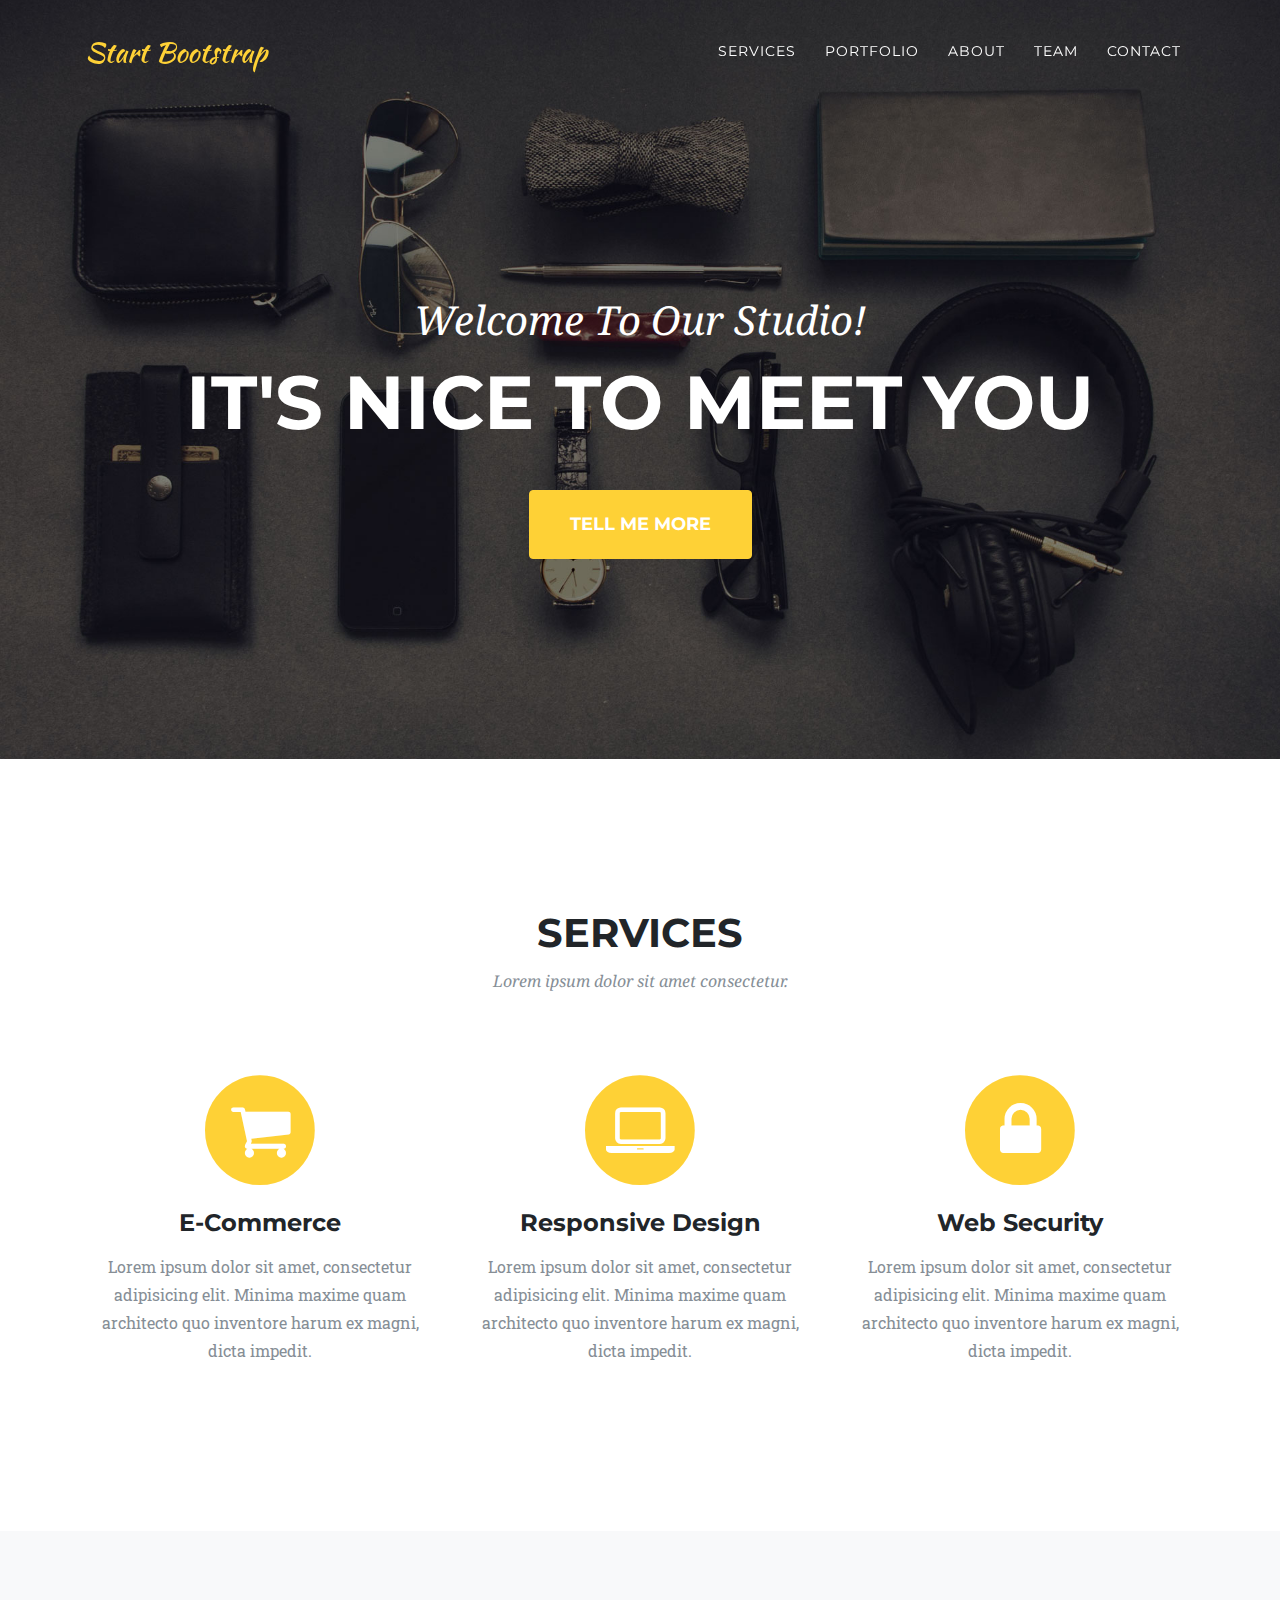
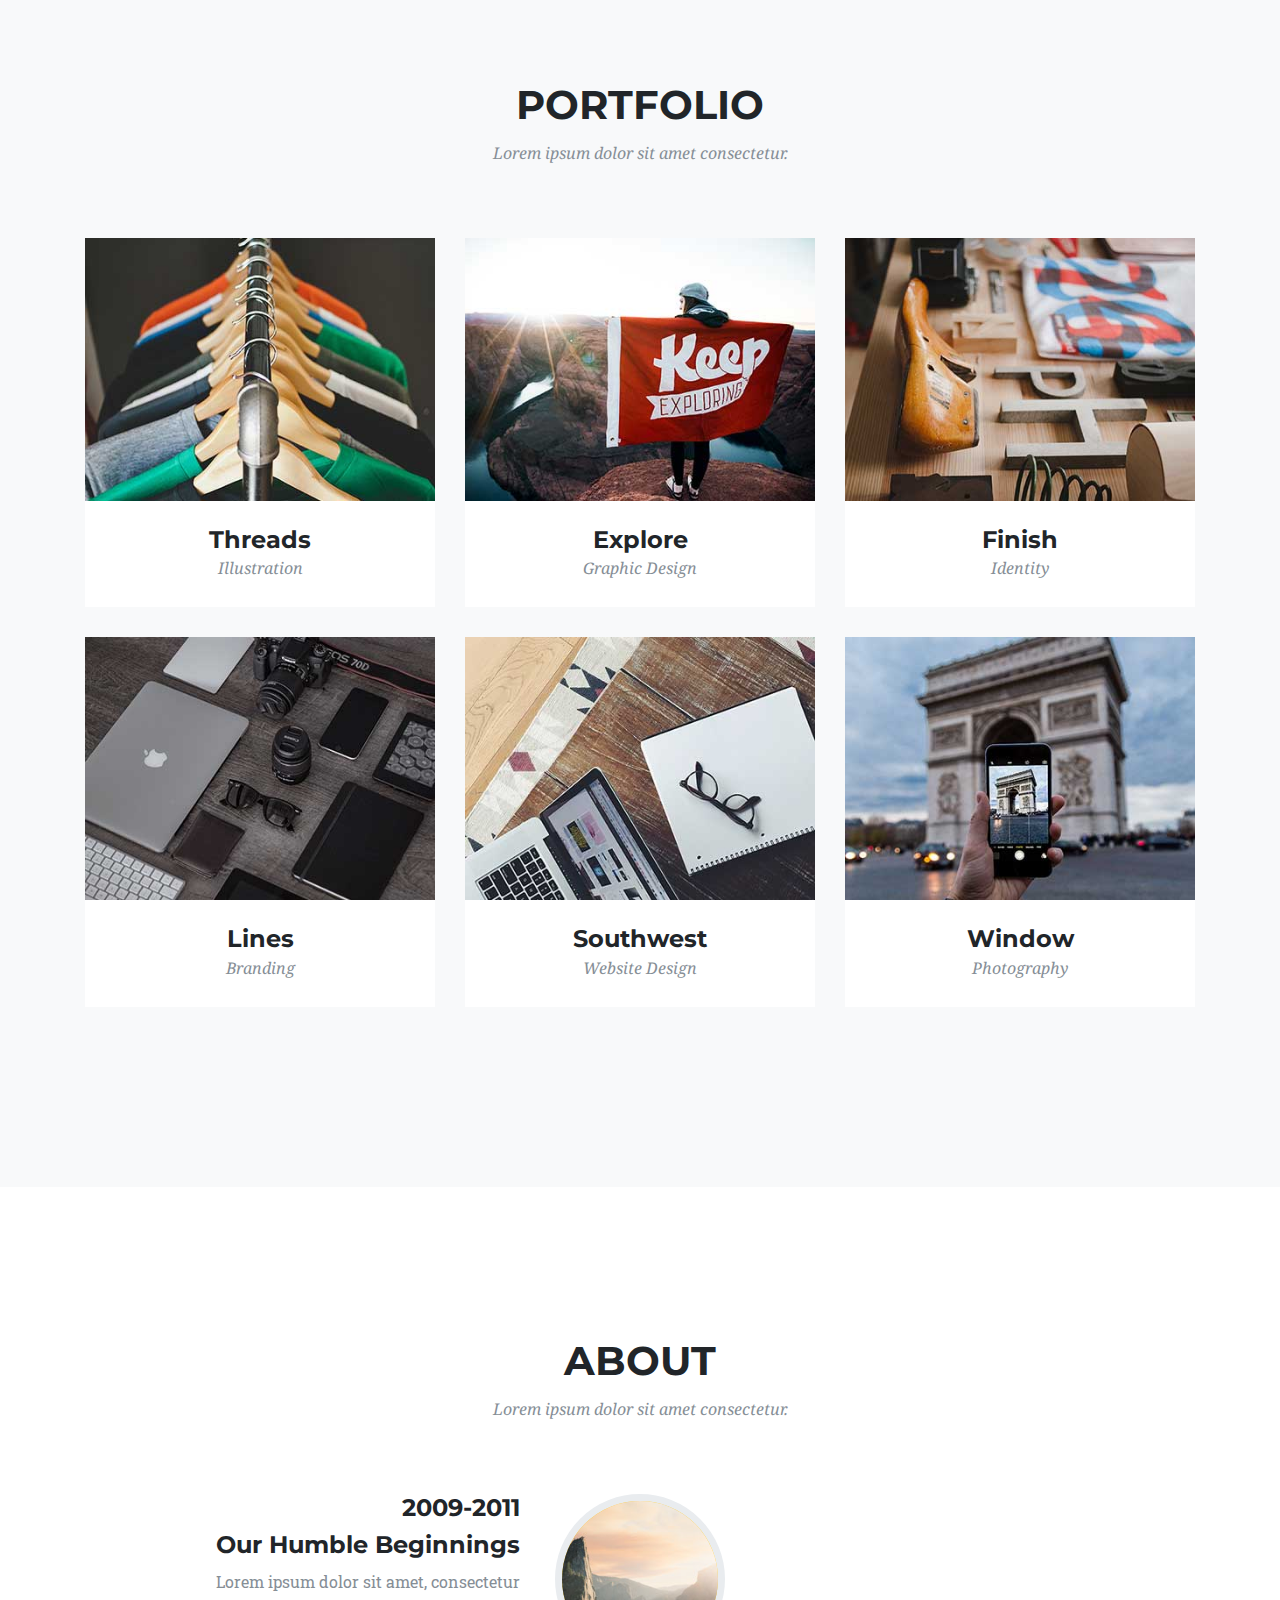
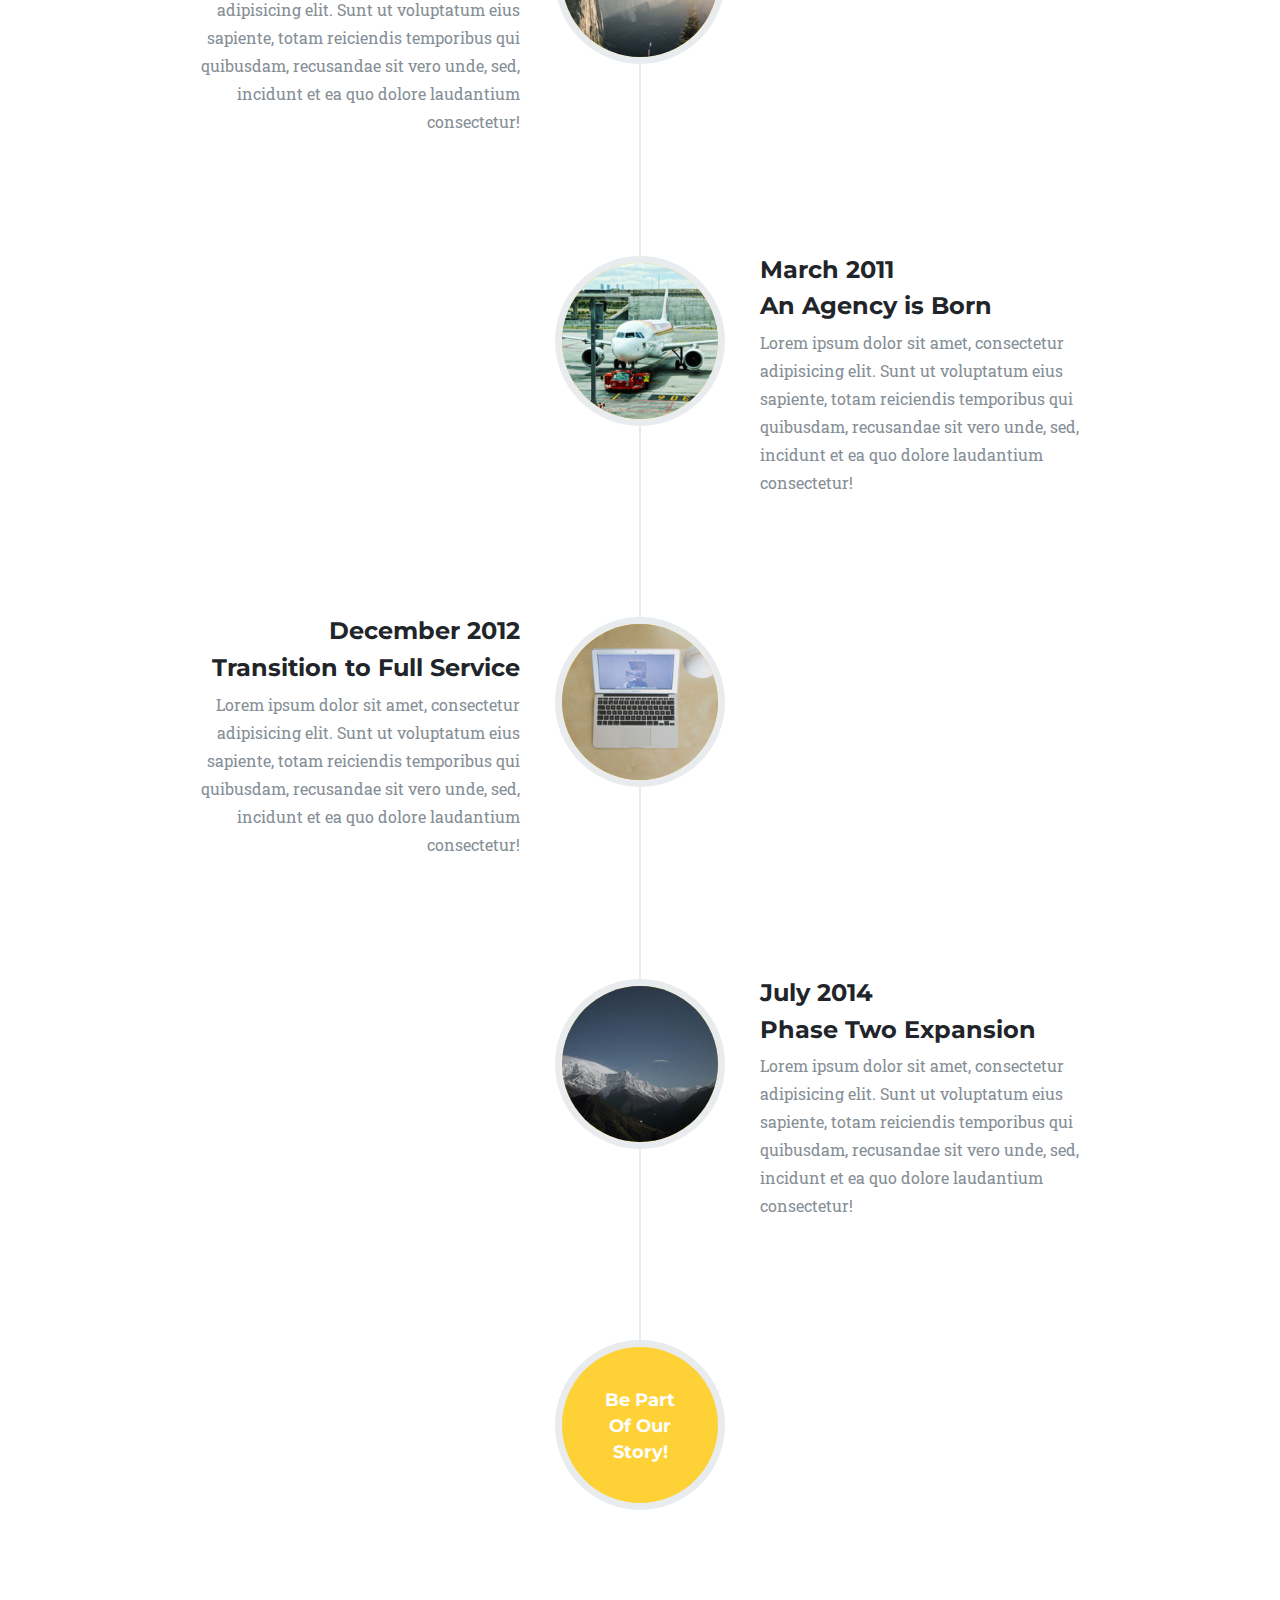
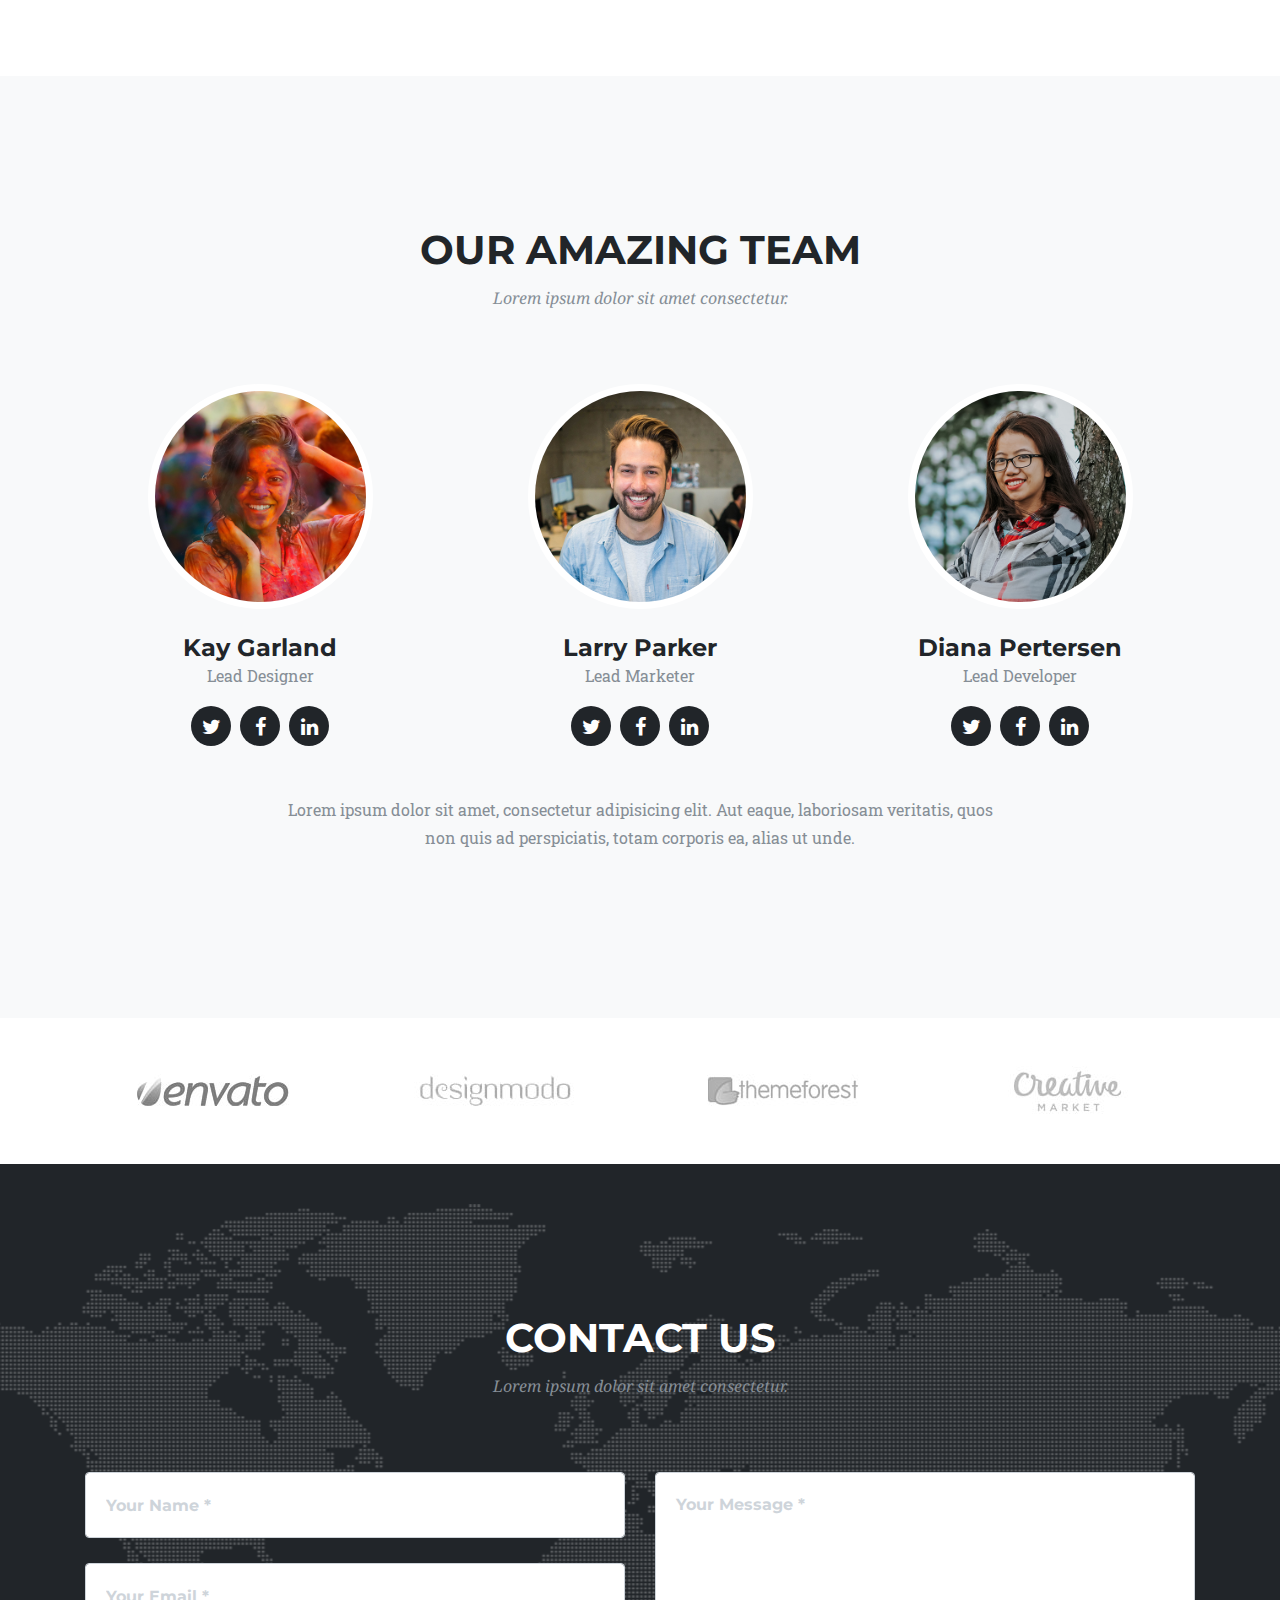
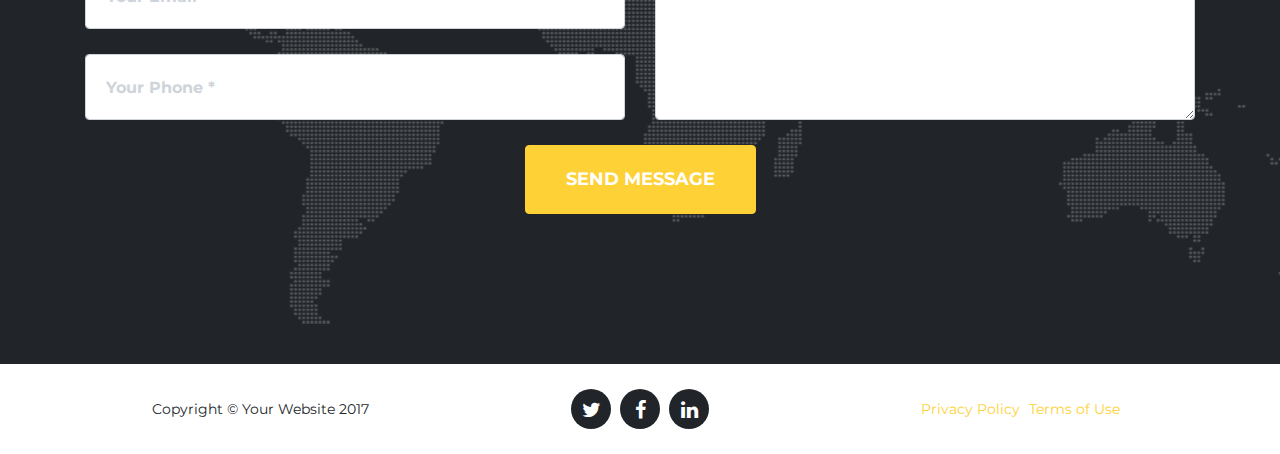
==== startbootstrap-agency-gh-pages/index.html @ 9f0d10d8 "Initial Commit" ====
<!DOCTYPE html>
<html lang="en">

  <head>

    <meta charset="utf-8">
    <meta name="viewport" content="width=device-width, initial-scale=1, shrink-to-fit=no">
    <meta name="description" content="">
    <meta name="author" content="">

    <title>Agency - Start Bootstrap Theme</title>

    <!-- Bootstrap core CSS -->
    <link href="vendor/bootstrap/css/bootstrap.min.css" rel="stylesheet">

    <!-- Custom fonts for this template -->
    <link href="vendor/font-awesome/css/font-awesome.min.css" rel="stylesheet" type="text/css">
    <link href="https://fonts.googleapis.com/css?family=Montserrat:400,700" rel="stylesheet" type="text/css">
    <link href='https://fonts.googleapis.com/css?family=Kaushan+Script' rel='stylesheet' type='text/css'>
    <link href='https://fonts.googleapis.com/css?family=Droid+Serif:400,700,400italic,700italic' rel='stylesheet' type='text/css'>
    <link href='https://fonts.googleapis.com/css?family=Roboto+Slab:400,100,300,700' rel='stylesheet' type='text/css'>

    <!-- Custom styles for this template -->
    <link href="css/agency.min.css" rel="stylesheet">

  </head>

  <body id="page-top">

    <!-- Navigation -->
    <nav class="navbar navbar-expand-lg navbar-dark fixed-top" id="mainNav">
      <div class="container">
        <a class="navbar-brand js-scroll-trigger" href="#page-top">Start Bootstrap</a>
        <button class="navbar-toggler navbar-toggler-right" type="button" data-toggle="collapse" data-target="#navbarResponsive" aria-controls="navbarResponsive" aria-expanded="false" aria-label="Toggle navigation">
          Menu
          <i class="fa fa-bars"></i>
        </button>
        <div class="collapse navbar-collapse" id="navbarResponsive">
          <ul class="navbar-nav text-uppercase ml-auto">
            <li class="nav-item">
              <a class="nav-link js-scroll-trigger" href="#services">Services</a>
            </li>
            <li class="nav-item">
              <a class="nav-link js-scroll-trigger" href="#portfolio">Portfolio</a>
            </li>
            <li class="nav-item">
              <a class="nav-link js-scroll-trigger" href="#about">About</a>
            </li>
            <li class="nav-item">
              <a class="nav-link js-scroll-trigger" href="#team">Team</a>
            </li>
            <li class="nav-item">
              <a class="nav-link js-scroll-trigger" href="#contact">Contact</a>
            </li>
          </ul>
        </div>
      </div>
    </nav>

    <!-- Header -->
    <header class="masthead">
      <div class="container">
        <div class="intro-text">
          <div class="intro-lead-in">Welcome To Our Studio!</div>
          <div class="intro-heading text-uppercase">It's Nice To Meet You</div>
          <a class="btn btn-primary btn-xl text-uppercase js-scroll-trigger" href="#services">Tell Me More</a>
        </div>
      </div>
    </header>

    <!-- Services -->
    <section id="services">
      <div class="container">
        <div class="row">
          <div class="col-lg-12 text-center">
            <h2 class="section-heading text-uppercase">Services</h2>
            <h3 class="section-subheading text-muted">Lorem ipsum dolor sit amet consectetur.</h3>
          </div>
        </div>
        <div class="row text-center">
          <div class="col-md-4">
            <span class="fa-stack fa-4x">
              <i class="fa fa-circle fa-stack-2x text-primary"></i>
              <i class="fa fa-shopping-cart fa-stack-1x fa-inverse"></i>
            </span>
            <h4 class="service-heading">E-Commerce</h4>
            <p class="text-muted">Lorem ipsum dolor sit amet, consectetur adipisicing elit. Minima maxime quam architecto quo inventore harum ex magni, dicta impedit.</p>
          </div>
          <div class="col-md-4">
            <span class="fa-stack fa-4x">
              <i class="fa fa-circle fa-stack-2x text-primary"></i>
              <i class="fa fa-laptop fa-stack-1x fa-inverse"></i>
            </span>
            <h4 class="service-heading">Responsive Design</h4>
            <p class="text-muted">Lorem ipsum dolor sit amet, consectetur adipisicing elit. Minima maxime quam architecto quo inventore harum ex magni, dicta impedit.</p>
          </div>
          <div class="col-md-4">
            <span class="fa-stack fa-4x">
              <i class="fa fa-circle fa-stack-2x text-primary"></i>
              <i class="fa fa-lock fa-stack-1x fa-inverse"></i>
            </span>
            <h4 class="service-heading">Web Security</h4>
            <p class="text-muted">Lorem ipsum dolor sit amet, consectetur adipisicing elit. Minima maxime quam architecto quo inventore harum ex magni, dicta impedit.</p>
          </div>
        </div>
      </div>
    </section>

    <!-- Portfolio Grid -->
    <section class="bg-light" id="portfolio">
      <div class="container">
        <div class="row">
          <div class="col-lg-12 text-center">
            <h2 class="section-heading text-uppercase">Portfolio</h2>
            <h3 class="section-subheading text-muted">Lorem ipsum dolor sit amet consectetur.</h3>
          </div>
        </div>
        <div class="row">
          <div class="col-md-4 col-sm-6 portfolio-item">
            <a class="portfolio-link" data-toggle="modal" href="#portfolioModal1">
              <div class="portfolio-hover">
                <div class="portfolio-hover-content">
                  <i class="fa fa-plus fa-3x"></i>
                </div>
              </div>
              <img class="img-fluid" src="img/portfolio/01-thumbnail.jpg" alt="">
            </a>
            <div class="portfolio-caption">
              <h4>Threads</h4>
              <p class="text-muted">Illustration</p>
            </div>
          </div>
          <div class="col-md-4 col-sm-6 portfolio-item">
            <a class="portfolio-link" data-toggle="modal" href="#portfolioModal2">
              <div class="portfolio-hover">
                <div class="portfolio-hover-content">
                  <i class="fa fa-plus fa-3x"></i>
                </div>
              </div>
              <img class="img-fluid" src="img/portfolio/02-thumbnail.jpg" alt="">
            </a>
            <div class="portfolio-caption">
              <h4>Explore</h4>
              <p class="text-muted">Graphic Design</p>
            </div>
          </div>
          <div class="col-md-4 col-sm-6 portfolio-item">
            <a class="portfolio-link" data-toggle="modal" href="#portfolioModal3">
              <div class="portfolio-hover">
                <div class="portfolio-hover-content">
                  <i class="fa fa-plus fa-3x"></i>
                </div>
              </div>
              <img class="img-fluid" src="img/portfolio/03-thumbnail.jpg" alt="">
            </a>
            <div class="portfolio-caption">
              <h4>Finish</h4>
              <p class="text-muted">Identity</p>
            </div>
          </div>
          <div class="col-md-4 col-sm-6 portfolio-item">
            <a class="portfolio-link" data-toggle="modal" href="#portfolioModal4">
              <div class="portfolio-hover">
                <div class="portfolio-hover-content">
                  <i class="fa fa-plus fa-3x"></i>
                </div>
              </div>
              <img class="img-fluid" src="img/portfolio/04-thumbnail.jpg" alt="">
            </a>
            <div class="portfolio-caption">
              <h4>Lines</h4>
              <p class="text-muted">Branding</p>
            </div>
          </div>
          <div class="col-md-4 col-sm-6 portfolio-item">
            <a class="portfolio-link" data-toggle="modal" href="#portfolioModal5">
              <div class="portfolio-hover">
                <div class="portfolio-hover-content">
                  <i class="fa fa-plus fa-3x"></i>
                </div>
              </div>
              <img class="img-fluid" src="img/portfolio/05-thumbnail.jpg" alt="">
            </a>
            <div class="portfolio-caption">
              <h4>Southwest</h4>
              <p class="text-muted">Website Design</p>
            </div>
          </div>
          <div class="col-md-4 col-sm-6 portfolio-item">
            <a class="portfolio-link" data-toggle="modal" href="#portfolioModal6">
              <div class="portfolio-hover">
                <div class="portfolio-hover-content">
                  <i class="fa fa-plus fa-3x"></i>
                </div>
              </div>
              <img class="img-fluid" src="img/portfolio/06-thumbnail.jpg" alt="">
            </a>
            <div class="portfolio-caption">
              <h4>Window</h4>
              <p class="text-muted">Photography</p>
            </div>
          </div>
        </div>
      </div>
    </section>

    <!-- About -->
    <section id="about">
      <div class="container">
        <div class="row">
          <div class="col-lg-12 text-center">
            <h2 class="section-heading text-uppercase">About</h2>
            <h3 class="section-subheading text-muted">Lorem ipsum dolor sit amet consectetur.</h3>
          </div>
        </div>
        <div class="row">
          <div class="col-lg-12">
            <ul class="timeline">
              <li>
                <div class="timeline-image">
                  <img class="rounded-circle img-fluid" src="img/about/1.jpg" alt="">
                </div>
                <div class="timeline-panel">
                  <div class="timeline-heading">
                    <h4>2009-2011</h4>
                    <h4 class="subheading">Our Humble Beginnings</h4>
                  </div>
                  <div class="timeline-body">
                    <p class="text-muted">Lorem ipsum dolor sit amet, consectetur adipisicing elit. Sunt ut voluptatum eius sapiente, totam reiciendis temporibus qui quibusdam, recusandae sit vero unde, sed, incidunt et ea quo dolore laudantium consectetur!</p>
                  </div>
                </div>
              </li>
              <li class="timeline-inverted">
                <div class="timeline-image">
                  <img class="rounded-circle img-fluid" src="img/about/2.jpg" alt="">
                </div>
                <div class="timeline-panel">
                  <div class="timeline-heading">
                    <h4>March 2011</h4>
                    <h4 class="subheading">An Agency is Born</h4>
                  </div>
                  <div class="timeline-body">
                    <p class="text-muted">Lorem ipsum dolor sit amet, consectetur adipisicing elit. Sunt ut voluptatum eius sapiente, totam reiciendis temporibus qui quibusdam, recusandae sit vero unde, sed, incidunt et ea quo dolore laudantium consectetur!</p>
                  </div>
                </div>
              </li>
              <li>
                <div class="timeline-image">
                  <img class="rounded-circle img-fluid" src="img/about/3.jpg" alt="">
                </div>
                <div class="timeline-panel">
                  <div class="timeline-heading">
                    <h4>December 2012</h4>
                    <h4 class="subheading">Transition to Full Service</h4>
                  </div>
                  <div class="timeline-body">
                    <p class="text-muted">Lorem ipsum dolor sit amet, consectetur adipisicing elit. Sunt ut voluptatum eius sapiente, totam reiciendis temporibus qui quibusdam, recusandae sit vero unde, sed, incidunt et ea quo dolore laudantium consectetur!</p>
                  </div>
                </div>
              </li>
              <li class="timeline-inverted">
                <div class="timeline-image">
                  <img class="rounded-circle img-fluid" src="img/about/4.jpg" alt="">
                </div>
                <div class="timeline-panel">
                  <div class="timeline-heading">
                    <h4>July 2014</h4>
                    <h4 class="subheading">Phase Two Expansion</h4>
                  </div>
                  <div class="timeline-body">
                    <p class="text-muted">Lorem ipsum dolor sit amet, consectetur adipisicing elit. Sunt ut voluptatum eius sapiente, totam reiciendis temporibus qui quibusdam, recusandae sit vero unde, sed, incidunt et ea quo dolore laudantium consectetur!</p>
                  </div>
                </div>
              </li>
              <li class="timeline-inverted">
                <div class="timeline-image">
                  <h4>Be Part
                    <br>Of Our
                    <br>Story!</h4>
                </div>
              </li>
            </ul>
          </div>
        </div>
      </div>
    </section>

    <!-- Team -->
    <section class="bg-light" id="team">
      <div class="container">
        <div class="row">
          <div class="col-lg-12 text-center">
            <h2 class="section-heading text-uppercase">Our Amazing Team</h2>
            <h3 class="section-subheading text-muted">Lorem ipsum dolor sit amet consectetur.</h3>
          </div>
        </div>
        <div class="row">
          <div class="col-sm-4">
            <div class="team-member">
              <img class="mx-auto rounded-circle" src="img/team/1.jpg" alt="">
              <h4>Kay Garland</h4>
              <p class="text-muted">Lead Designer</p>
              <ul class="list-inline social-buttons">
                <li class="list-inline-item">
                  <a href="#">
                    <i class="fa fa-twitter"></i>
                  </a>
                </li>
                <li class="list-inline-item">
                  <a href="#">
                    <i class="fa fa-facebook"></i>
                  </a>
                </li>
                <li class="list-inline-item">
                  <a href="#">
                    <i class="fa fa-linkedin"></i>
                  </a>
                </li>
              </ul>
            </div>
          </div>
          <div class="col-sm-4">
            <div class="team-member">
              <img class="mx-auto rounded-circle" src="img/team/2.jpg" alt="">
              <h4>Larry Parker</h4>
              <p class="text-muted">Lead Marketer</p>
              <ul class="list-inline social-buttons">
                <li class="list-inline-item">
                  <a href="#">
                    <i class="fa fa-twitter"></i>
                  </a>
                </li>
                <li class="list-inline-item">
                  <a href="#">
                    <i class="fa fa-facebook"></i>
                  </a>
                </li>
                <li class="list-inline-item">
                  <a href="#">
                    <i class="fa fa-linkedin"></i>
                  </a>
                </li>
              </ul>
            </div>
          </div>
          <div class="col-sm-4">
            <div class="team-member">
              <img class="mx-auto rounded-circle" src="img/team/3.jpg" alt="">
              <h4>Diana Pertersen</h4>
              <p class="text-muted">Lead Developer</p>
              <ul class="list-inline social-buttons">
                <li class="list-inline-item">
                  <a href="#">
                    <i class="fa fa-twitter"></i>
                  </a>
                </li>
                <li class="list-inline-item">
                  <a href="#">
                    <i class="fa fa-facebook"></i>
                  </a>
                </li>
                <li class="list-inline-item">
                  <a href="#">
                    <i class="fa fa-linkedin"></i>
                  </a>
                </li>
              </ul>
            </div>
          </div>
        </div>
        <div class="row">
          <div class="col-lg-8 mx-auto text-center">
            <p class="large text-muted">Lorem ipsum dolor sit amet, consectetur adipisicing elit. Aut eaque, laboriosam veritatis, quos non quis ad perspiciatis, totam corporis ea, alias ut unde.</p>
          </div>
        </div>
      </div>
    </section>

    <!-- Clients -->
    <section class="py-5">
      <div class="container">
        <div class="row">
          <div class="col-md-3 col-sm-6">
            <a href="#">
              <img class="img-fluid d-block mx-auto" src="img/logos/envato.jpg" alt="">
            </a>
          </div>
          <div class="col-md-3 col-sm-6">
            <a href="#">
              <img class="img-fluid d-block mx-auto" src="img/logos/designmodo.jpg" alt="">
            </a>
          </div>
          <div class="col-md-3 col-sm-6">
            <a href="#">
              <img class="img-fluid d-block mx-auto" src="img/logos/themeforest.jpg" alt="">
            </a>
          </div>
          <div class="col-md-3 col-sm-6">
            <a href="#">
              <img class="img-fluid d-block mx-auto" src="img/logos/creative-market.jpg" alt="">
            </a>
          </div>
        </div>
      </div>
    </section>

    <!-- Contact -->
    <section id="contact">
      <div class="container">
        <div class="row">
          <div class="col-lg-12 text-center">
            <h2 class="section-heading text-uppercase">Contact Us</h2>
            <h3 class="section-subheading text-muted">Lorem ipsum dolor sit amet consectetur.</h3>
          </div>
        </div>
        <div class="row">
          <div class="col-lg-12">
            <form id="contactForm" name="sentMessage" novalidate>
              <div class="row">
                <div class="col-md-6">
                  <div class="form-group">
                    <input class="form-control" id="name" type="text" placeholder="Your Name *" required data-validation-required-message="Please enter your name.">
                    <p class="help-block text-danger"></p>
                  </div>
                  <div class="form-group">
                    <input class="form-control" id="email" type="email" placeholder="Your Email *" required data-validation-required-message="Please enter your email address.">
                    <p class="help-block text-danger"></p>
                  </div>
                  <div class="form-group">
                    <input class="form-control" id="phone" type="tel" placeholder="Your Phone *" required data-validation-required-message="Please enter your phone number.">
                    <p class="help-block text-danger"></p>
                  </div>
                </div>
                <div class="col-md-6">
                  <div class="form-group">
                    <textarea class="form-control" id="message" placeholder="Your Message *" required data-validation-required-message="Please enter a message."></textarea>
                    <p class="help-block text-danger"></p>
                  </div>
                </div>
                <div class="clearfix"></div>
                <div class="col-lg-12 text-center">
                  <div id="success"></div>
                  <button id="sendMessageButton" class="btn btn-primary btn-xl text-uppercase" type="submit">Send Message</button>
                </div>
              </div>
            </form>
          </div>
        </div>
      </div>
    </section>

    <!-- Footer -->
    <footer>
      <div class="container">
        <div class="row">
          <div class="col-md-4">
            <span class="copyright">Copyright &copy; Your Website 2017</span>
          </div>
          <div class="col-md-4">
            <ul class="list-inline social-buttons">
              <li class="list-inline-item">
                <a href="#">
                  <i class="fa fa-twitter"></i>
                </a>
              </li>
              <li class="list-inline-item">
                <a href="#">
                  <i class="fa fa-facebook"></i>
                </a>
              </li>
              <li class="list-inline-item">
                <a href="#">
                  <i class="fa fa-linkedin"></i>
                </a>
              </li>
            </ul>
          </div>
          <div class="col-md-4">
            <ul class="list-inline quicklinks">
              <li class="list-inline-item">
                <a href="#">Privacy Policy</a>
              </li>
              <li class="list-inline-item">
                <a href="#">Terms of Use</a>
              </li>
            </ul>
          </div>
        </div>
      </div>
    </footer>

    <!-- Portfolio Modals -->

    <!-- Modal 1 -->
    <div class="portfolio-modal modal fade" id="portfolioModal1" tabindex="-1" role="dialog" aria-hidden="true">
      <div class="modal-dialog">
        <div class="modal-content">
          <div class="close-modal" data-dismiss="modal">
            <div class="lr">
              <div class="rl"></div>
            </div>
          </div>
          <div class="container">
            <div class="row">
              <div class="col-lg-8 mx-auto">
                <div class="modal-body">
                  <!-- Project Details Go Here -->
                  <h2 class="text-uppercase">Project Name</h2>
                  <p class="item-intro text-muted">Lorem ipsum dolor sit amet consectetur.</p>
                  <img class="img-fluid d-block mx-auto" src="img/portfolio/01-full.jpg" alt="">
                  <p>Use this area to describe your project. Lorem ipsum dolor sit amet, consectetur adipisicing elit. Est blanditiis dolorem culpa incidunt minus dignissimos deserunt repellat aperiam quasi sunt officia expedita beatae cupiditate, maiores repudiandae, nostrum, reiciendis facere nemo!</p>
                  <ul class="list-inline">
                    <li>Date: January 2017</li>
                    <li>Client: Threads</li>
                    <li>Category: Illustration</li>
                  </ul>
                  <button class="btn btn-primary" data-dismiss="modal" type="button">
                    <i class="fa fa-times"></i>
                    Close Project</button>
                </div>
              </div>
            </div>
          </div>
        </div>
      </div>
    </div>

    <!-- Modal 2 -->
    <div class="portfolio-modal modal fade" id="portfolioModal2" tabindex="-1" role="dialog" aria-hidden="true">
      <div class="modal-dialog">
        <div class="modal-content">
          <div class="close-modal" data-dismiss="modal">
            <div class="lr">
              <div class="rl"></div>
            </div>
          </div>
          <div class="container">
            <div class="row">
              <div class="col-lg-8 mx-auto">
                <div class="modal-body">
                  <!-- Project Details Go Here -->
                  <h2 class="text-uppercase">Project Name</h2>
                  <p class="item-intro text-muted">Lorem ipsum dolor sit amet consectetur.</p>
                  <img class="img-fluid d-block mx-auto" src="img/portfolio/02-full.jpg" alt="">
                  <p>Use this area to describe your project. Lorem ipsum dolor sit amet, consectetur adipisicing elit. Est blanditiis dolorem culpa incidunt minus dignissimos deserunt repellat aperiam quasi sunt officia expedita beatae cupiditate, maiores repudiandae, nostrum, reiciendis facere nemo!</p>
                  <ul class="list-inline">
                    <li>Date: January 2017</li>
                    <li>Client: Explore</li>
                    <li>Category: Graphic Design</li>
                  </ul>
                  <button class="btn btn-primary" data-dismiss="modal" type="button">
                    <i class="fa fa-times"></i>
                    Close Project</button>
                </div>
              </div>
            </div>
          </div>
        </div>
      </div>
    </div>

    <!-- Modal 3 -->
    <div class="portfolio-modal modal fade" id="portfolioModal3" tabindex="-1" role="dialog" aria-hidden="true">
      <div class="modal-dialog">
        <div class="modal-content">
          <div class="close-modal" data-dismiss="modal">
            <div class="lr">
              <div class="rl"></div>
            </div>
          </div>
          <div class="container">
            <div class="row">
              <div class="col-lg-8 mx-auto">
                <div class="modal-body">
                  <!-- Project Details Go Here -->
                  <h2 class="text-uppercase">Project Name</h2>
                  <p class="item-intro text-muted">Lorem ipsum dolor sit amet consectetur.</p>
                  <img class="img-fluid d-block mx-auto" src="img/portfolio/03-full.jpg" alt="">
                  <p>Use this area to describe your project. Lorem ipsum dolor sit amet, consectetur adipisicing elit. Est blanditiis dolorem culpa incidunt minus dignissimos deserunt repellat aperiam quasi sunt officia expedita beatae cupiditate, maiores repudiandae, nostrum, reiciendis facere nemo!</p>
                  <ul class="list-inline">
                    <li>Date: January 2017</li>
                    <li>Client: Finish</li>
                    <li>Category: Identity</li>
                  </ul>
                  <button class="btn btn-primary" data-dismiss="modal" type="button">
                    <i class="fa fa-times"></i>
                    Close Project</button>
                </div>
              </div>
            </div>
          </div>
        </div>
      </div>
    </div>

    <!-- Modal 4 -->
    <div class="portfolio-modal modal fade" id="portfolioModal4" tabindex="-1" role="dialog" aria-hidden="true">
      <div class="modal-dialog">
        <div class="modal-content">
          <div class="close-modal" data-dismiss="modal">
            <div class="lr">
              <div class="rl"></div>
            </div>
          </div>
          <div class="container">
            <div class="row">
              <div class="col-lg-8 mx-auto">
                <div class="modal-body">
                  <!-- Project Details Go Here -->
                  <h2 class="text-uppercase">Project Name</h2>
                  <p class="item-intro text-muted">Lorem ipsum dolor sit amet consectetur.</p>
                  <img class="img-fluid d-block mx-auto" src="img/portfolio/04-full.jpg" alt="">
                  <p>Use this area to describe your project. Lorem ipsum dolor sit amet, consectetur adipisicing elit. Est blanditiis dolorem culpa incidunt minus dignissimos deserunt repellat aperiam quasi sunt officia expedita beatae cupiditate, maiores repudiandae, nostrum, reiciendis facere nemo!</p>
                  <ul class="list-inline">
                    <li>Date: January 2017</li>
                    <li>Client: Lines</li>
                    <li>Category: Branding</li>
                  </ul>
                  <button class="btn btn-primary" data-dismiss="modal" type="button">
                    <i class="fa fa-times"></i>
                    Close Project</button>
                </div>
              </div>
            </div>
          </div>
        </div>
      </div>
    </div>

    <!-- Modal 5 -->
    <div class="portfolio-modal modal fade" id="portfolioModal5" tabindex="-1" role="dialog" aria-hidden="true">
      <div class="modal-dialog">
        <div class="modal-content">
          <div class="close-modal" data-dismiss="modal">
            <div class="lr">
              <div class="rl"></div>
            </div>
          </div>
          <div class="container">
            <div class="row">
              <div class="col-lg-8 mx-auto">
                <div class="modal-body">
                  <!-- Project Details Go Here -->
                  <h2 class="text-uppercase">Project Name</h2>
                  <p class="item-intro text-muted">Lorem ipsum dolor sit amet consectetur.</p>
                  <img class="img-fluid d-block mx-auto" src="img/portfolio/05-full.jpg" alt="">
                  <p>Use this area to describe your project. Lorem ipsum dolor sit amet, consectetur adipisicing elit. Est blanditiis dolorem culpa incidunt minus dignissimos deserunt repellat aperiam quasi sunt officia expedita beatae cupiditate, maiores repudiandae, nostrum, reiciendis facere nemo!</p>
                  <ul class="list-inline">
                    <li>Date: January 2017</li>
                    <li>Client: Southwest</li>
                    <li>Category: Website Design</li>
                  </ul>
                  <button class="btn btn-primary" data-dismiss="modal" type="button">
                    <i class="fa fa-times"></i>
                    Close Project</button>
                </div>
              </div>
            </div>
          </div>
        </div>
      </div>
    </div>

    <!-- Modal 6 -->
    <div class="portfolio-modal modal fade" id="portfolioModal6" tabindex="-1" role="dialog" aria-hidden="true">
      <div class="modal-dialog">
        <div class="modal-content">
          <div class="close-modal" data-dismiss="modal">
            <div class="lr">
              <div class="rl"></div>
            </div>
          </div>
          <div class="container">
            <div class="row">
              <div class="col-lg-8 mx-auto">
                <div class="modal-body">
                  <!-- Project Details Go Here -->
                  <h2 class="text-uppercase">Project Name</h2>
                  <p class="item-intro text-muted">Lorem ipsum dolor sit amet consectetur.</p>
                  <img class="img-fluid d-block mx-auto" src="img/portfolio/06-full.jpg" alt="">
                  <p>Use this area to describe your project. Lorem ipsum dolor sit amet, consectetur adipisicing elit. Est blanditiis dolorem culpa incidunt minus dignissimos deserunt repellat aperiam quasi sunt officia expedita beatae cupiditate, maiores repudiandae, nostrum, reiciendis facere nemo!</p>
                  <ul class="list-inline">
                    <li>Date: January 2017</li>
                    <li>Client: Window</li>
                    <li>Category: Photography</li>
                  </ul>
                  <button class="btn btn-primary" data-dismiss="modal" type="button">
                    <i class="fa fa-times"></i>
                    Close Project</button>
                </div>
              </div>
            </div>
          </div>
        </div>
      </div>
    </div>

    <!-- Bootstrap core JavaScript -->
    <script src="vendor/jquery/jquery.min.js"></script>
    <script src="vendor/bootstrap/js/bootstrap.bundle.min.js"></script>

    <!-- Plugin JavaScript -->
    <script src="vendor/jquery-easing/jquery.easing.min.js"></script>

    <!-- Contact form JavaScript -->
    <script src="js/jqBootstrapValidation.js"></script>
    <script src="js/contact_me.js"></script>

    <!-- Custom scripts for this template -->
    <script src="js/agency.min.js"></script>

  </body>

</html>
---- startbootstrap-agency-gh-pages/css/agency.min.css ----
/*!
 * Start Bootstrap - Agency v4.0.0-beta.2 (https://startbootstrap.com/template-overviews/agency)
 * Copyright 2013-2017 Start Bootstrap
 * Licensed under MIT (https://github.com/BlackrockDigital/startbootstrap-agency/blob/master/LICENSE)
 */body{overflow-x:hidden;font-family:'Roboto Slab','Helvetica Neue',Helvetica,Arial,sans-serif}p{line-height:1.75}a{color:#fed136}a:hover{color:#fec503}.text-primary{color:#fed136!important}h1,h2,h3,h4,h5,h6{font-weight:700;font-family:Montserrat,'Helvetica Neue',Helvetica,Arial,sans-serif}section{padding:100px 0}section h2.section-heading{font-size:40px;margin-top:0;margin-bottom:15px}section h3.section-subheading{font-size:16px;font-weight:400;font-style:italic;margin-bottom:75px;text-transform:none;font-family:'Droid Serif','Helvetica Neue',Helvetica,Arial,sans-serif}@media (min-width:768px){section{padding:150px 0}}.btn{font-family:Montserrat,'Helvetica Neue',Helvetica,Arial,sans-serif;font-weight:700}.btn-xl{font-size:18px;padding:20px 40px}.btn-primary{background-color:#fed136;border-color:#fed136}.btn-primary:active,.btn-primary:focus,.btn-primary:hover{background-color:#fec810!important;border-color:#fec810!important;color:#fff}.btn-primary:active,.btn-primary:focus{box-shadow:0 0 0 .2rem rgba(254,209,55,.5)!important}::-moz-selection{background:#fed136;text-shadow:none}::selection{background:#fed136;text-shadow:none}img::selection{background:0 0}img::-moz-selection{background:0 0}body{-webkit-tap-highlight-color:#fed136}#mainNav{background-color:#212529}#mainNav .navbar-toggler{font-size:12px;right:0;padding:13px;text-transform:uppercase;color:#fff;border:0;background-color:#fed136;font-family:Montserrat,'Helvetica Neue',Helvetica,Arial,sans-serif}#mainNav .navbar-brand{color:#fed136;font-family:'Kaushan Script','Helvetica Neue',Helvetica,Arial,cursive}#mainNav .navbar-brand.active,#mainNav .navbar-brand:active,#mainNav .navbar-brand:focus,#mainNav .navbar-brand:hover{color:#fec503}#mainNav .navbar-nav .nav-item .nav-link{font-size:90%;font-weight:400;padding:.75em 0;letter-spacing:1px;color:#fff;font-family:Montserrat,'Helvetica Neue',Helvetica,Arial,sans-serif}#mainNav .navbar-nav .nav-item .nav-link.active,#mainNav .navbar-nav .nav-item .nav-link:hover{color:#fed136}@media (min-width:992px){#mainNav{padding-top:25px;padding-bottom:25px;-webkit-transition:padding-top .3s,padding-bottom .3s;-moz-transition:padding-top .3s,padding-bottom .3s;transition:padding-top .3s,padding-bottom .3s;border:none;background-color:transparent}#mainNav .navbar-brand{font-size:1.75em;-webkit-transition:all .3s;-moz-transition:all .3s;transition:all .3s}#mainNav .navbar-nav .nav-item .nav-link{padding:1.1em 1em!important}#mainNav.navbar-shrink{padding-top:0;padding-bottom:0;background-color:#212529}#mainNav.navbar-shrink .navbar-brand{font-size:1.25em;padding:12px 0}}header.masthead{text-align:center;color:#fff;background-image:url(../img/header-bg.jpg);background-repeat:no-repeat;background-attachment:scroll;background-position:center center;-webkit-background-size:cover;-moz-background-size:cover;-o-background-size:cover;background-size:cover}header.masthead .intro-text{padding-top:150px;padding-bottom:100px}header.masthead .intro-text .intro-lead-in{font-size:22px;font-style:italic;line-height:22px;margin-bottom:25px;font-family:'Droid Serif','Helvetica Neue',Helvetica,Arial,sans-serif}header.masthead .intro-text .intro-heading{font-size:50px;font-weight:700;line-height:50px;margin-bottom:25px;font-family:Montserrat,'Helvetica Neue',Helvetica,Arial,sans-serif}@media (min-width:768px){header.masthead .intro-text{padding-top:300px;padding-bottom:200px}header.masthead .intro-text .intro-lead-in{font-size:40px;font-style:italic;line-height:40px;margin-bottom:25px;font-family:'Droid Serif','Helvetica Neue',Helvetica,Arial,sans-serif}header.masthead .intro-text .intro-heading{font-size:75px;font-weight:700;line-height:75px;margin-bottom:50px;font-family:Montserrat,'Helvetica Neue',Helvetica,Arial,sans-serif}}.service-heading{margin:15px 0;text-transform:none}#portfolio .portfolio-item{right:0;margin:0 0 15px}#portfolio .portfolio-item .portfolio-link{position:relative;display:block;max-width:400px;margin:0 auto;cursor:pointer}#portfolio .portfolio-item .portfolio-link .portfolio-hover{position:absolute;width:100%;height:100%;-webkit-transition:all ease .5s;-moz-transition:all ease .5s;transition:all ease .5s;opacity:0;background:rgba(254,209,54,.9)}#portfolio .portfolio-item .portfolio-link .portfolio-hover:hover{opacity:1}#portfolio .portfolio-item .portfolio-link .portfolio-hover .portfolio-hover-content{font-size:20px;position:absolute;top:50%;width:100%;height:20px;margin-top:-12px;text-align:center;color:#fff}#portfolio .portfolio-item .portfolio-link .portfolio-hover .portfolio-hover-content i{margin-top:-12px}#portfolio .portfolio-item .portfolio-link .portfolio-hover .portfolio-hover-content h3,#portfolio .portfolio-item .portfolio-link .portfolio-hover .portfolio-hover-content h4{margin:0}#portfolio .portfolio-item .portfolio-caption{max-width:400px;margin:0 auto;padding:25px;text-align:center;background-color:#fff}#portfolio .portfolio-item .portfolio-caption h4{margin:0;text-transform:none}#portfolio .portfolio-item .portfolio-caption p{font-size:16px;font-style:italic;margin:0;font-family:'Droid Serif','Helvetica Neue',Helvetica,Arial,sans-serif}#portfolio *{z-index:2}@media (min-width:767px){#portfolio .portfolio-item{margin:0 0 30px}}.portfolio-modal{padding-right:0!important}.portfolio-modal .modal-dialog{margin:1rem;max-width:100vw}.portfolio-modal .modal-content{padding:100px 0;text-align:center}.portfolio-modal .modal-content h2{font-size:3em;margin-bottom:15px}.portfolio-modal .modal-content p{margin-bottom:30px}.portfolio-modal .modal-content p.item-intro{font-size:16px;font-style:italic;margin:20px 0 30px;font-family:'Droid Serif','Helvetica Neue',Helvetica,Arial,sans-serif}.portfolio-modal .modal-content ul.list-inline{margin-top:0;margin-bottom:30px}.portfolio-modal .modal-content img{margin-bottom:30px}.portfolio-modal .modal-content button{cursor:pointer}.portfolio-modal .close-modal{position:absolute;top:25px;right:25px;width:75px;height:75px;cursor:pointer;background-color:transparent}.portfolio-modal .close-modal:hover{opacity:.3}.portfolio-modal .close-modal .lr{z-index:1051;width:1px;height:75px;margin-left:35px;-webkit-transform:rotate(45deg);-ms-transform:rotate(45deg);transform:rotate(45deg);background-color:#212529}.portfolio-modal .close-modal .lr .rl{z-index:1052;width:1px;height:75px;-webkit-transform:rotate(90deg);-ms-transform:rotate(90deg);transform:rotate(90deg);background-color:#212529}.timeline{position:relative;padding:0;list-style:none}.timeline:before{position:absolute;top:0;bottom:0;left:40px;width:2px;margin-left:-1.5px;content:'';background-color:#e9ecef}.timeline>li{position:relative;min-height:50px;margin-bottom:50px}.timeline>li:after,.timeline>li:before{display:table;content:' '}.timeline>li:after{clear:both}.timeline>li .timeline-panel{position:relative;float:right;width:100%;padding:0 20px 0 100px;text-align:left}.timeline>li .timeline-panel:before{right:auto;left:-15px;border-right-width:15px;border-left-width:0}.timeline>li .timeline-panel:after{right:auto;left:-14px;border-right-width:14px;border-left-width:0}.timeline>li .timeline-image{position:absolute;z-index:100;left:0;width:80px;height:80px;margin-left:0;text-align:center;color:#fff;border:7px solid #e9ecef;border-radius:100%;background-color:#fed136}.timeline>li .timeline-image h4{font-size:10px;line-height:14px;margin-top:12px}.timeline>li.timeline-inverted>.timeline-panel{float:right;padding:0 20px 0 100px;text-align:left}.timeline>li.timeline-inverted>.timeline-panel:before{right:auto;left:-15px;border-right-width:15px;border-left-width:0}.timeline>li.timeline-inverted>.timeline-panel:after{right:auto;left:-14px;border-right-width:14px;border-left-width:0}.timeline>li:last-child{margin-bottom:0}.timeline .timeline-heading h4{margin-top:0;color:inherit}.timeline .timeline-heading h4.subheading{text-transform:none}.timeline .timeline-body>p,.timeline .timeline-body>ul{margin-bottom:0}@media (min-width:768px){.timeline:before{left:50%}.timeline>li{min-height:100px;margin-bottom:100px}.timeline>li .timeline-panel{float:left;width:41%;padding:0 20px 20px 30px;text-align:right}.timeline>li .timeline-image{left:50%;width:100px;height:100px;margin-left:-50px}.timeline>li .timeline-image h4{font-size:13px;line-height:18px;margin-top:16px}.timeline>li.timeline-inverted>.timeline-panel{float:right;padding:0 30px 20px 20px;text-align:left}}@media (min-width:992px){.timeline>li{min-height:150px}.timeline>li .timeline-panel{padding:0 20px 20px}.timeline>li .timeline-image{width:150px;height:150px;margin-left:-75px}.timeline>li .timeline-image h4{font-size:18px;line-height:26px;margin-top:30px}.timeline>li.timeline-inverted>.timeline-panel{padding:0 20px 20px}}@media (min-width:1200px){.timeline>li{min-height:170px}.timeline>li .timeline-panel{padding:0 20px 20px 100px}.timeline>li .timeline-image{width:170px;height:170px;margin-left:-85px}.timeline>li .timeline-image h4{margin-top:40px}.timeline>li.timeline-inverted>.timeline-panel{padding:0 100px 20px 20px}}.team-member{margin-bottom:50px;text-align:center}.team-member img{width:225px;height:225px;border:7px solid #fff}.team-member h4{margin-top:25px;margin-bottom:0;text-transform:none}.team-member p{margin-top:0}section#contact{background-color:#212529;background-image:url(../img/map-image.png);background-repeat:no-repeat;background-position:center}section#contact .section-heading{color:#fff}section#contact .form-group{margin-bottom:25px}section#contact .form-group input,section#contact .form-group textarea{padding:20px}section#contact .form-group input.form-control{height:auto}section#contact .form-group textarea.form-control{height:248px}section#contact .form-control:focus{border-color:#fed136;box-shadow:none}section#contact ::-webkit-input-placeholder{font-weight:700;color:#ced4da;font-family:Montserrat,'Helvetica Neue',Helvetica,Arial,sans-serif}section#contact :-moz-placeholder{font-weight:700;color:#ced4da;font-family:Montserrat,'Helvetica Neue',Helvetica,Arial,sans-serif}section#contact ::-moz-placeholder{font-weight:700;color:#ced4da;font-family:Montserrat,'Helvetica Neue',Helvetica,Arial,sans-serif}section#contact :-ms-input-placeholder{font-weight:700;color:#ced4da;font-family:Montserrat,'Helvetica Neue',Helvetica,Arial,sans-serif}footer{padding:25px 0;text-align:center}footer span.copyright{font-size:90%;line-height:40px;text-transform:none;font-family:Montserrat,'Helvetica Neue',Helvetica,Arial,sans-serif}footer ul.quicklinks{font-size:90%;line-height:40px;margin-bottom:0;text-transform:none;font-family:Montserrat,'Helvetica Neue',Helvetica,Arial,sans-serif}ul.social-buttons{margin-bottom:0}ul.social-buttons li a{font-size:20px;line-height:40px;display:block;width:40px;height:40px;-webkit-transition:all .3s;-moz-transition:all .3s;transition:all .3s;color:#fff;border-radius:100%;outline:0;background-color:#212529}ul.social-buttons li a:active,ul.social-buttons li a:focus,ul.social-buttons li a:hover{background-color:#fed136}
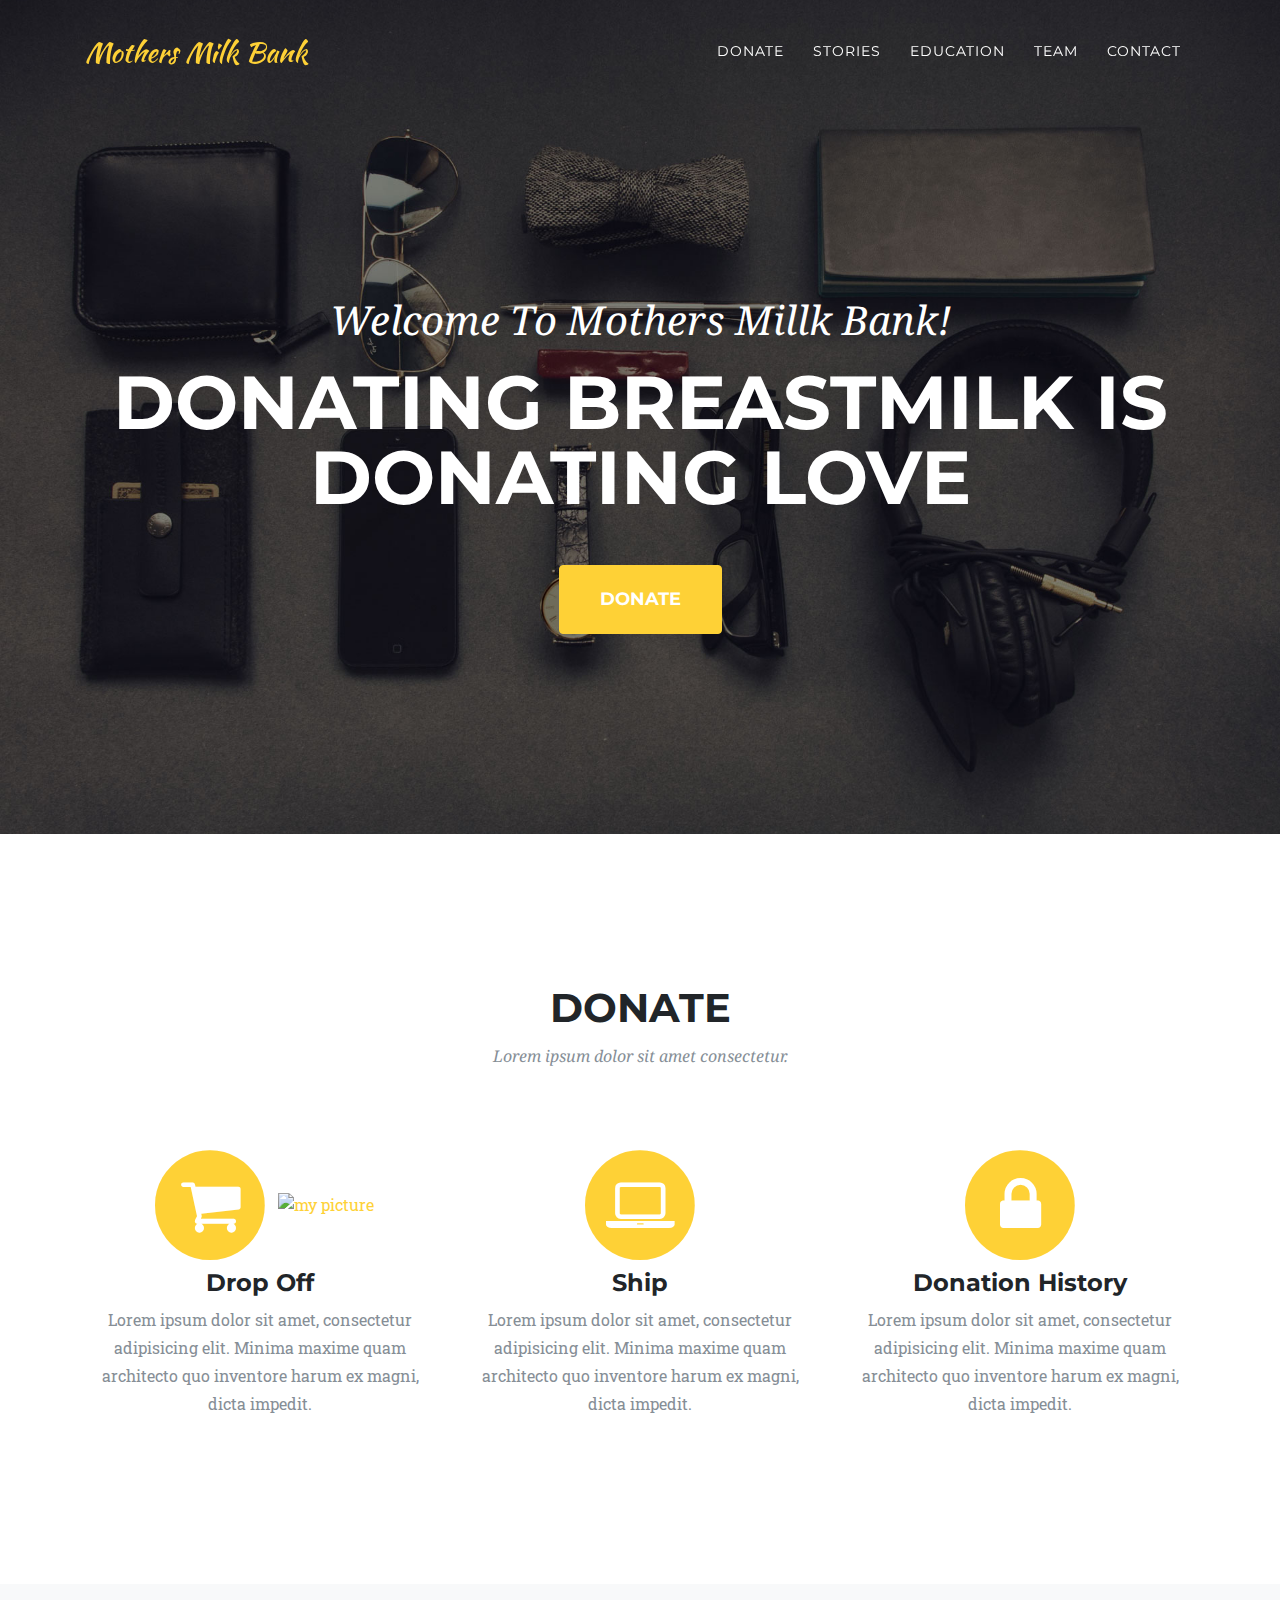
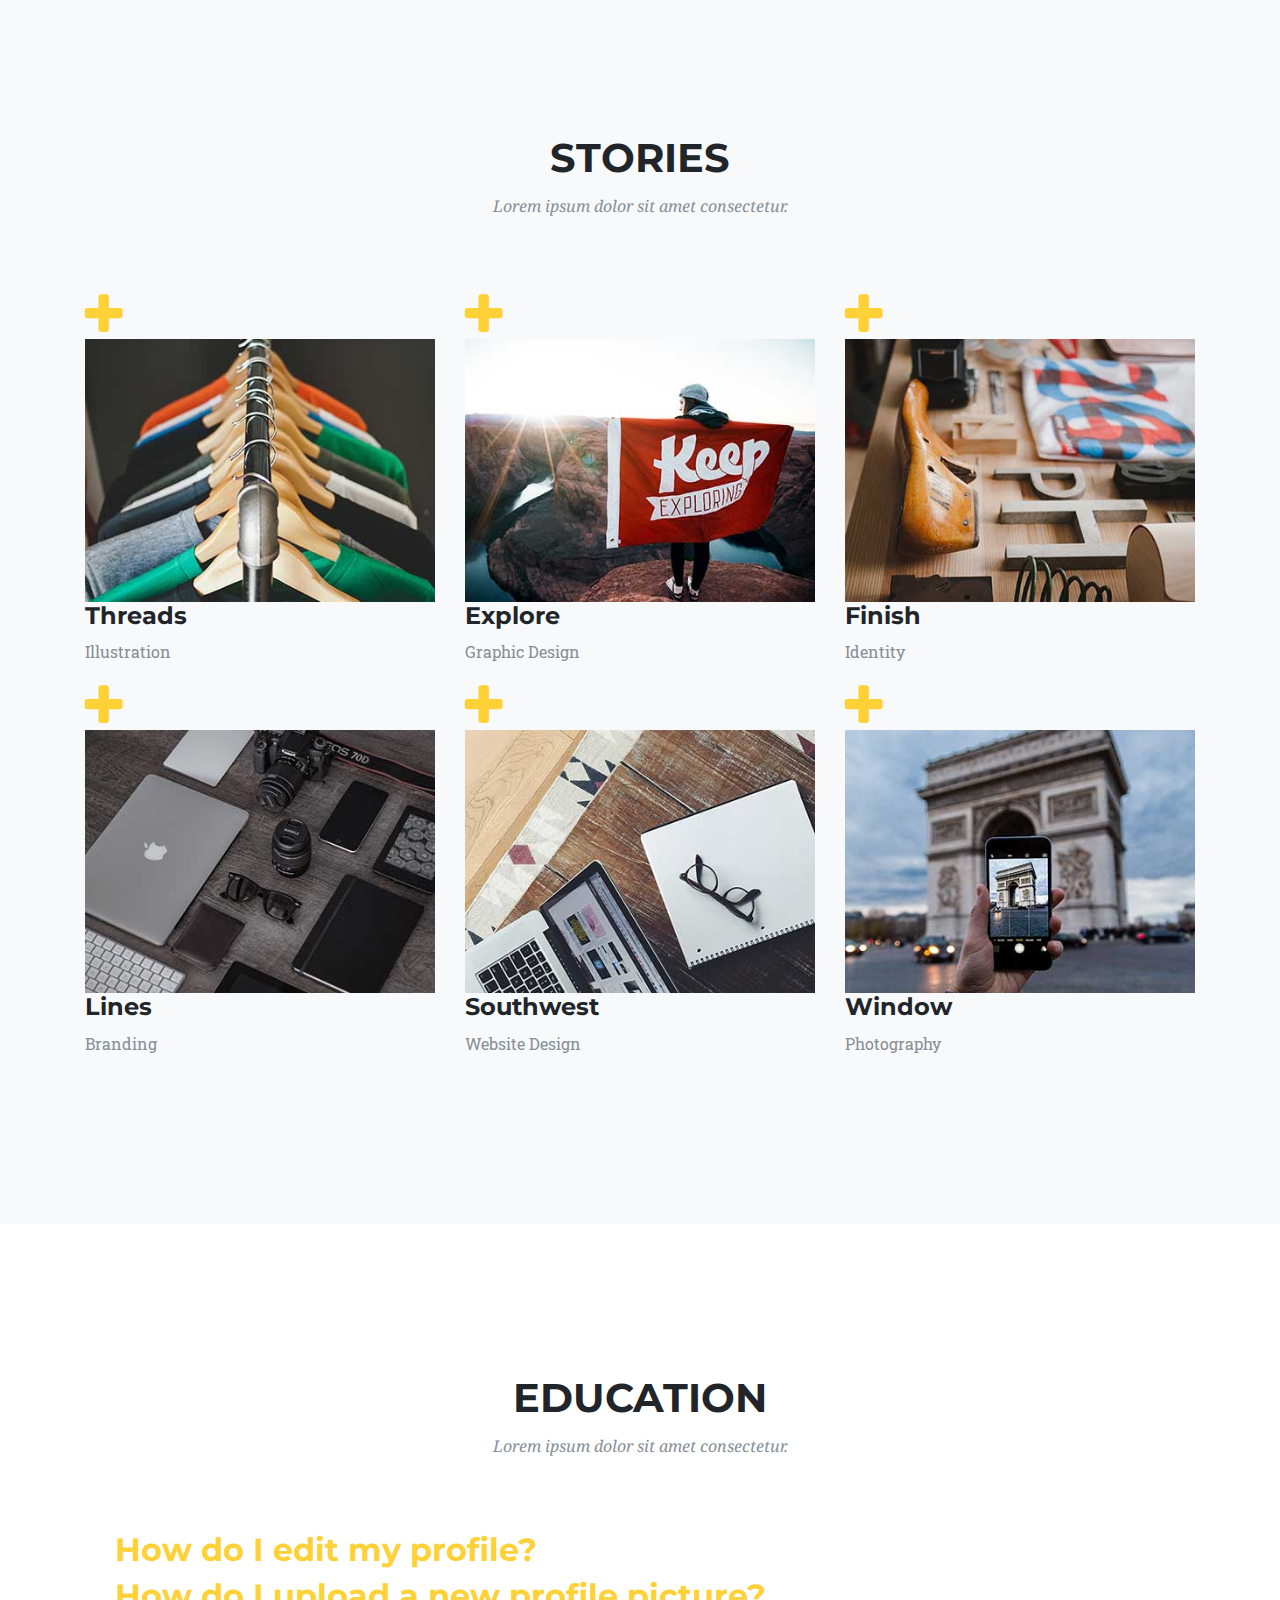
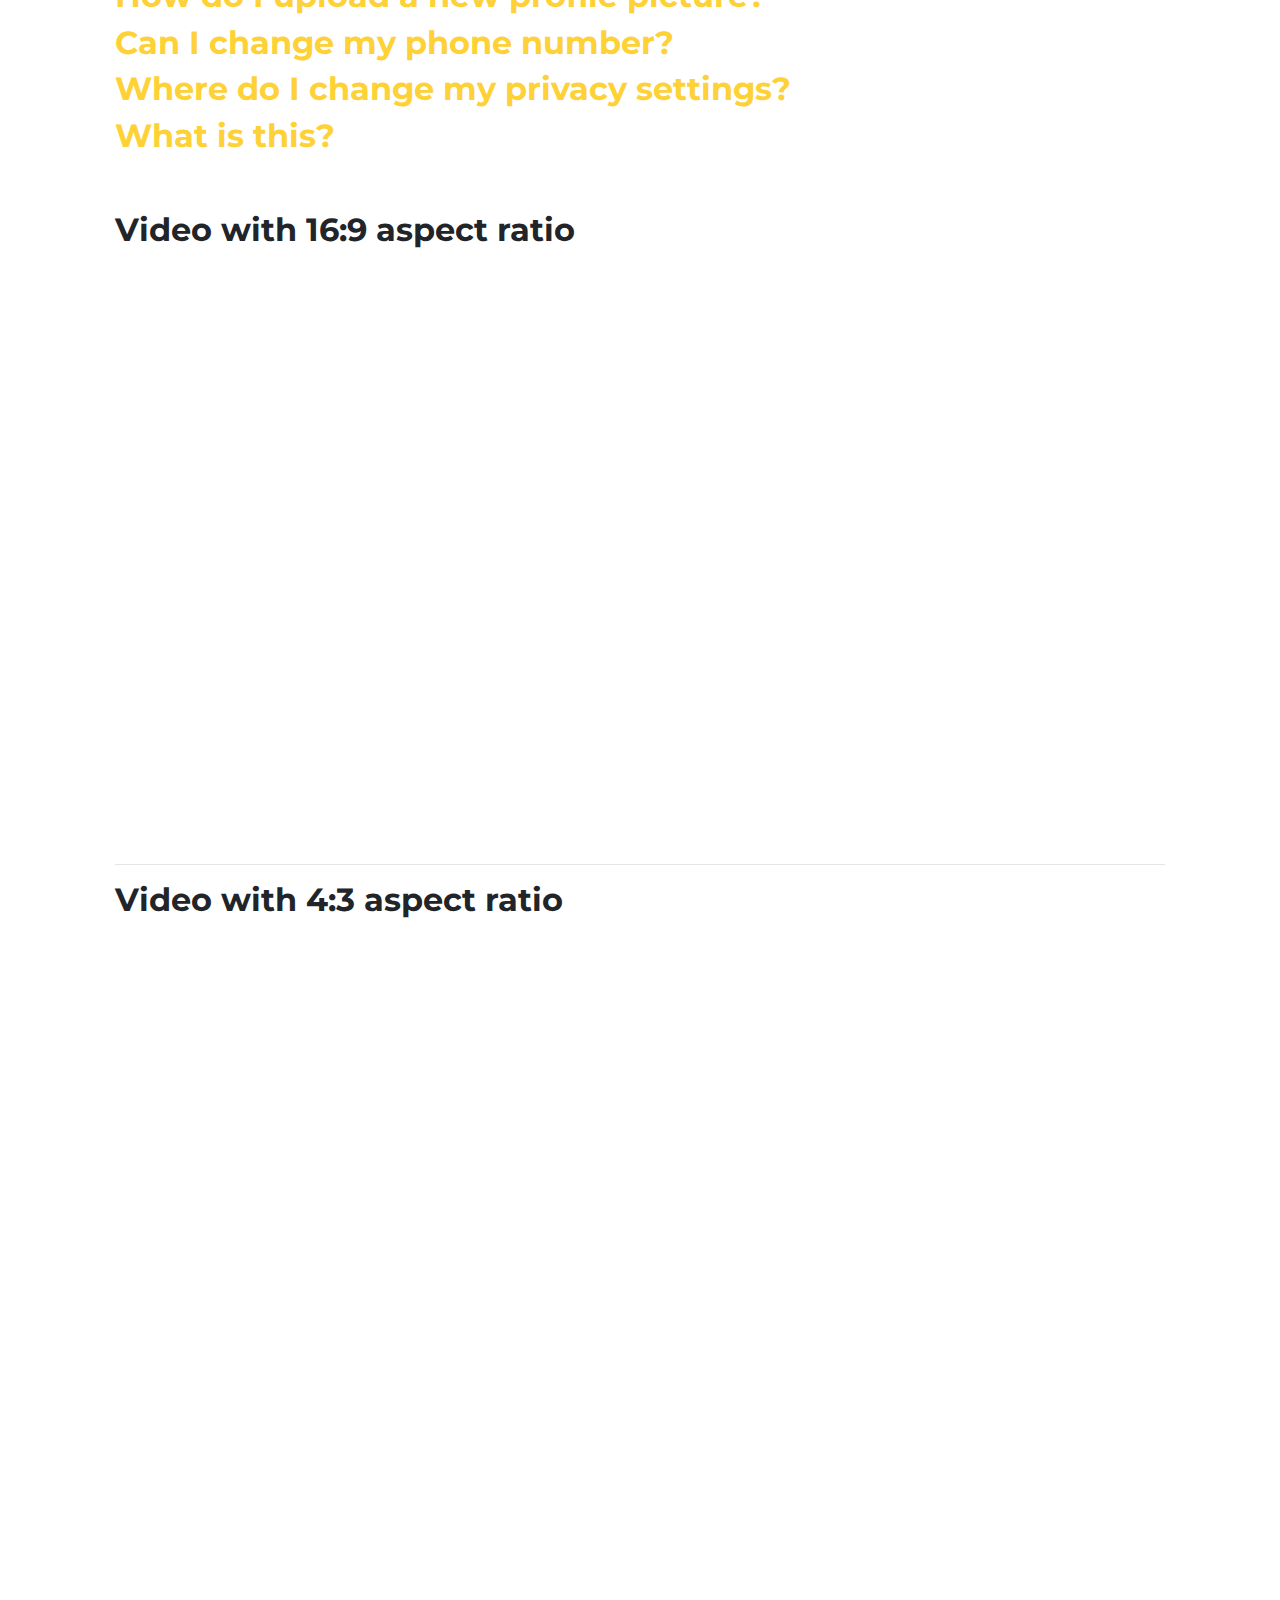
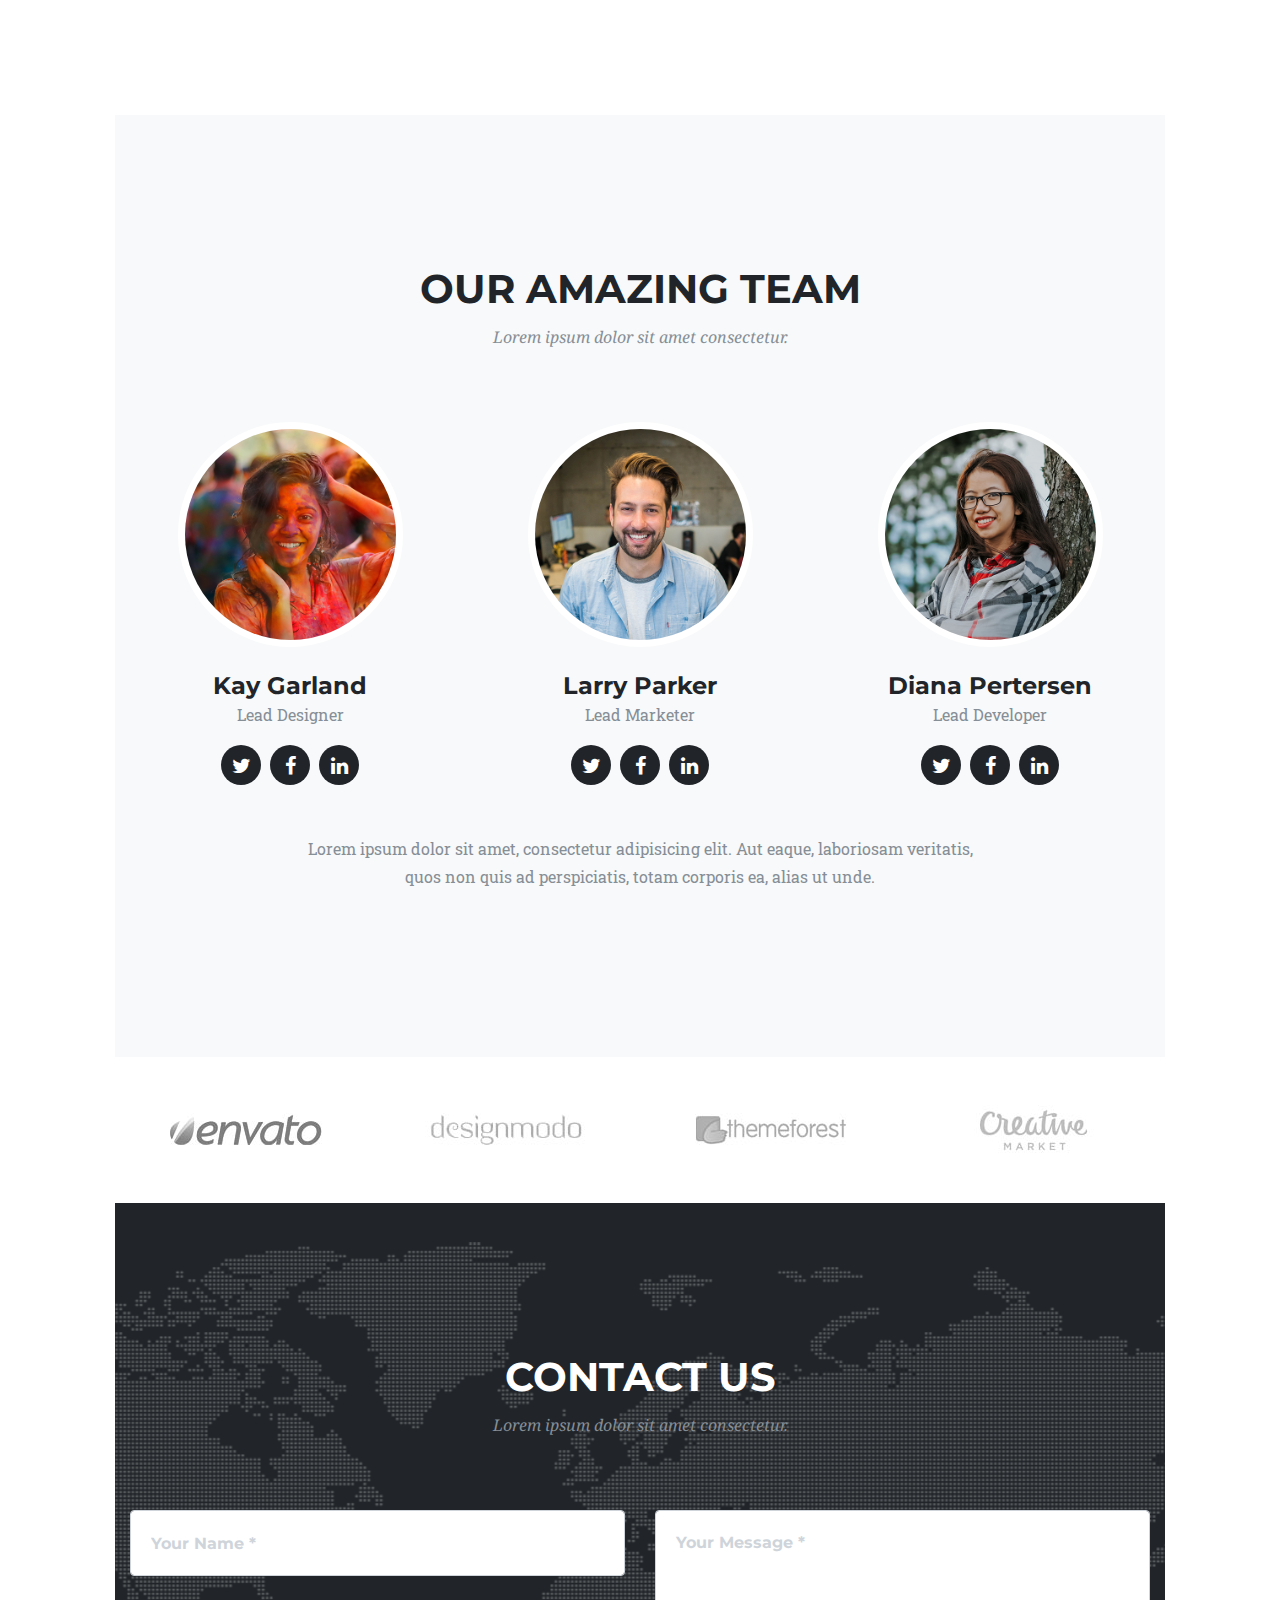
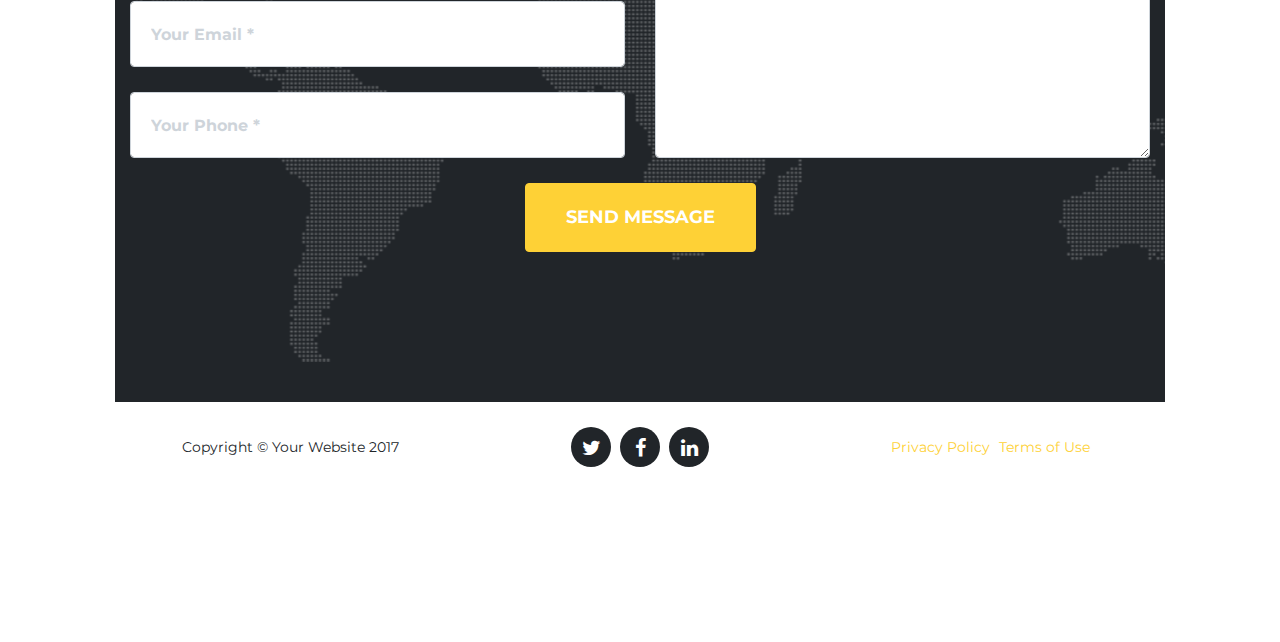
==== commit 8f5fe0e5: "Html changes" ====
--- a/startbootstrap-agency-gh-pages/index.html
+++ b/startbootstrap-agency-gh-pages/index.html
@@ -7,11 +7,27 @@
     <meta name="viewport" content="width=device-width, initial-scale=1, shrink-to-fit=no">
     <meta name="description" content="">
     <meta name="author" content="">
-
-    <title>Agency - Start Bootstrap Theme</title>
+	
+	<!--inserted video-->
+	
+	<meta http-equiv="X-UA-Compatible" content="IE=edge">
+	<!--<meta name="viewport" content="width=device-width, initial-scale=1">-->
+	
+	<!--<style type="text/css">
+	.bs-example{
+    	margin: 20px;
+    }
+	</style>-->
+
+    <title>Mothers Milk Bank</title>
 
     <!-- Bootstrap core CSS -->
     <link href="vendor/bootstrap/css/bootstrap.min.css" rel="stylesheet">
+	
+	<!--education page stylesheet-->
+	
+	<!--<link rel= "stylesheet"
+		href="https://maxcdn.bootstrapcdn.com/bootstrap/3.3.7/css/bootstrap.min.css">-->
 
     <!-- Custom fonts for this template -->
     <link href="vendor/font-awesome/css/font-awesome.min.css" rel="stylesheet" type="text/css">
@@ -30,7 +46,7 @@
     <!-- Navigation -->
     <nav class="navbar navbar-expand-lg navbar-dark fixed-top" id="mainNav">
       <div class="container">
-        <a class="navbar-brand js-scroll-trigger" href="#page-top">Start Bootstrap</a>
+        <a class="navbar-brand js-scroll-trigger" href="#page-top">Mothers Milk Bank</a>
         <button class="navbar-toggler navbar-toggler-right" type="button" data-toggle="collapse" data-target="#navbarResponsive" aria-controls="navbarResponsive" aria-expanded="false" aria-label="Toggle navigation">
           Menu
           <i class="fa fa-bars"></i>
@@ -38,13 +54,13 @@
         <div class="collapse navbar-collapse" id="navbarResponsive">
           <ul class="navbar-nav text-uppercase ml-auto">
             <li class="nav-item">
-              <a class="nav-link js-scroll-trigger" href="#services">Services</a>
+              <a class="nav-link js-scroll-trigger" href="#donate">Donate</a>
             </li>
             <li class="nav-item">
-              <a class="nav-link js-scroll-trigger" href="#portfolio">Portfolio</a>
+              <a class="nav-link js-scroll-trigger" href="#stories">Stories</a>
             </li>
             <li class="nav-item">
-              <a class="nav-link js-scroll-trigger" href="#about">About</a>
+              <a class="nav-link js-scroll-trigger" href="#education">Education</a>
             </li>
             <li class="nav-item">
               <a class="nav-link js-scroll-trigger" href="#team">Team</a>
@@ -61,19 +77,19 @@
     <header class="masthead">
       <div class="container">
         <div class="intro-text">
-          <div class="intro-lead-in">Welcome To Our Studio!</div>
-          <div class="intro-heading text-uppercase">It's Nice To Meet You</div>
-          <a class="btn btn-primary btn-xl text-uppercase js-scroll-trigger" href="#services">Tell Me More</a>
+          <div class="intro-lead-in">Welcome To Mothers Millk Bank!</div>
+          <div class="intro-heading text-uppercase">donating breastmilk is donating love</div>
+          <a class="btn btn-primary btn-xl text-uppercase js-scroll-trigger" href="#donate">Donate</a>
         </div>
       </div>
     </header>
 
     <!-- Services -->
-    <section id="services">
+    <section id="donate">
       <div class="container">
         <div class="row">
           <div class="col-lg-12 text-center">
-            <h2 class="section-heading text-uppercase">Services</h2>
+            <h2 class="section-heading text-uppercase">Donate</h2>
             <h3 class="section-subheading text-muted">Lorem ipsum dolor sit amet consectetur.</h3>
           </div>
         </div>
@@ -83,7 +99,11 @@
               <i class="fa fa-circle fa-stack-2x text-primary"></i>
               <i class="fa fa-shopping-cart fa-stack-1x fa-inverse"></i>
             </span>
-            <h4 class="service-heading">E-Commerce</h4>
+			
+			<a href="http://facebook.com/yourProfile">
+  <img src="imageSource" alt="my picture" height="128" width="128" />
+</a>
+            <h4 class="donate-heading">Drop Off</h4>
             <p class="text-muted">Lorem ipsum dolor sit amet, consectetur adipisicing elit. Minima maxime quam architecto quo inventore harum ex magni, dicta impedit.</p>
           </div>
           <div class="col-md-4">
@@ -91,7 +111,7 @@
               <i class="fa fa-circle fa-stack-2x text-primary"></i>
               <i class="fa fa-laptop fa-stack-1x fa-inverse"></i>
             </span>
-            <h4 class="service-heading">Responsive Design</h4>
+            <h4 class="donate-heading">Ship</h4>
             <p class="text-muted">Lorem ipsum dolor sit amet, consectetur adipisicing elit. Minima maxime quam architecto quo inventore harum ex magni, dicta impedit.</p>
           </div>
           <div class="col-md-4">
@@ -99,7 +119,7 @@
               <i class="fa fa-circle fa-stack-2x text-primary"></i>
               <i class="fa fa-lock fa-stack-1x fa-inverse"></i>
             </span>
-            <h4 class="service-heading">Web Security</h4>
+            <h4 class="donate-heading">Donation History</h4>
             <p class="text-muted">Lorem ipsum dolor sit amet, consectetur adipisicing elit. Minima maxime quam architecto quo inventore harum ex magni, dicta impedit.</p>
           </div>
         </div>
@@ -107,11 +127,11 @@
     </section>
 
     <!-- Portfolio Grid -->
-    <section class="bg-light" id="portfolio">
+    <section class="bg-light" id="stories">
       <div class="container">
         <div class="row">
           <div class="col-lg-12 text-center">
-            <h2 class="section-heading text-uppercase">Portfolio</h2>
+            <h2 class="section-heading text-uppercase">Stories</h2>
             <h3 class="section-subheading text-muted">Lorem ipsum dolor sit amet consectetur.</h3>
           </div>
         </div>
@@ -205,15 +225,136 @@
     </section>
 
     <!-- About -->
-    <section id="about">
+    <section id="education">
       <div class="container">
         <div class="row">
           <div class="col-lg-12 text-center">
-            <h2 class="section-heading text-uppercase">About</h2>
+            <h2 class="section-heading text-uppercase">Education</h2>
             <h3 class="section-subheading text-muted">Lorem ipsum dolor sit amet consectetur.</h3>
           </div>
         </div>
-        <div class="row">
+		
+		<!--Inserted Html for FAQ-->
+<div class="container">
+<div class="col-md-12">
+    <div class="tab-content panels-faq">
+      <div class="tab-pane active" id="tab1">
+        <div class="panel-group" id="help-accordion-1">
+          <div class="panel panel-default panel-help">
+            <a href="#opret-produkt" data-toggle="collapse" data-parent="#help-accordion-1">
+              <div class="panel-heading">
+                <h2>How do I edit my profile?</h2>
+              </div>
+            </a>
+            <div id="opret-produkt" class="collapse in">
+              <div class="panel-body">
+                <p>Lorem ipsum dolor sit amet, consectetur adipisicing elit. Doloribus nesciunt ut officiis accusantium quisquam minima praesentium, beatae fugit illo nobis fugiat adipisci quia distinctio repellat culpa saepe, optio aperiam est!</p>
+                <p><strong>Example: </strong>Facere, id excepturi iusto aliquid beatae delectus nemo enim, ad saepe nam et.</p>
+              </div>
+            </div>
+          </div>
+          <div class="panel panel-default panel-help">
+            <a href="#rediger-produkt" data-toggle="collapse" data-parent="#help-accordion-1">
+              <div class="panel-heading">
+                <h2>How do I upload a new profile picture?</h2>
+              </div>
+            </a>
+            <div id="rediger-produkt" class="collapse">
+              <div class="panel-body">
+                <p>Lorem ipsum dolor sit amet, consectetur adipisicing elit. Doloribus nesciunt ut officiis accusantium quisquam minima praesentium, beatae fugit illo nobis fugiat adipisci quia distinctio repellat culpa saepe, optio aperiam est!</p>
+                <p><strong>Example: </strong>Facere, id excepturi iusto aliquid beatae delectus nemo enim, ad saepe nam et.</p>
+              </div>
+            </div>
+          </div>
+          <div class="panel panel-default panel-help">
+            <a href="#ret-pris" data-toggle="collapse" data-parent="#help-accordion-1">
+              <div class="panel-heading">
+                <h2>Can I change my phone number?</h2>
+              </div>
+            </a>
+            <div id="ret-pris" class="collapse">
+              <div class="panel-body">
+                <p>Lorem ipsum dolor sit amet, consectetur adipisicing elit. Doloribus nesciunt ut officiis accusantium quisquam minima praesentium, beatae fugit illo nobis fugiat adipisci quia distinctio repellat culpa saepe, optio aperiam est!</p>
+                <p><strong>Example: </strong>Facere, id excepturi iusto aliquid beatae delectus nemo enim, ad saepe nam et.</p>
+              </div>
+            </div>
+          </div>
+          <div class="panel panel-default panel-help">
+            <a href="#slet-produkt" data-toggle="collapse" data-parent="#help-accordion-1">
+              <div class="panel-heading">
+                <h2>Where do I change my privacy settings?</h2>
+              </div>
+            </a>
+            <div id="slet-produkt" class="collapse">
+              <div class="panel-body">
+                <p>Lorem ipsum dolor sit amet, consectetur adipisicing elit. Doloribus nesciunt ut officiis accusantium quisquam minima praesentium, beatae fugit illo nobis fugiat adipisci quia distinctio repellat culpa saepe, optio aperiam est!</p>
+                <p><strong>Example: </strong>Facere, id excepturi iusto aliquid beatae delectus nemo enim, ad saepe nam et.</p>
+              </div>
+            </div>
+          </div>
+          <div class="panel panel-default panel-help">
+            <a href="#opret-kampagne" data-toggle="collapse" data-parent="#help-accordion-1">
+              <div class="panel-heading">
+                <h2>What is this?</h2>
+              </div>
+            </a>
+            <div id="opret-kampagne" class="collapse">
+              <div class="panel-body">
+                <p>Lorem ipsum dolor sit amet, consectetur adipisicing elit. Doloribus nesciunt ut officiis accusantium quisquam minima praesentium, beatae fugit illo nobis fugiat adipisci quia distinctio repellat culpa saepe, optio aperiam est!</p>
+                <p><strong>Example: </strong>Facere, id excepturi iusto aliquid beatae delectus nemo enim, ad saepe nam et.</p>
+              </div>
+            </div>
+          </div>
+        </div>
+      </div>
+      <div class="tab-pane" id="tab2">
+        <div class="panel-group" id="help-accordion-2">      
+          <div class="panel panel-default panel-help">
+            <a href="#help-three" data-toggle="collapse" data-parent="#help-accordion-2">
+              <div class="panel-heading">
+                <h2>Lorem ipsum?</h2>
+              </div>
+            </a>
+            <div id="help-three" class="collapse in">
+              <div class="panel-body">
+                <p>Lorem ipsum dolor sit amet, consectetur adipisicing elit. Doloribus nesciunt ut officiis accusantium quisquam minima praesentium, beatae fugit illo nobis fugiat adipisci quia distinctio repellat culpa saepe, optio aperiam est!</p>
+                <p><strong>Example: </strong>Facere, id excepturi iusto aliquid beatae delectus nemo enim, ad saepe nam et.</p>
+              </div>
+            </div>
+          </div>
+        </div>
+      </div>
+    </div>    
+  </div>
+</div>
+<br>
+<br>
+		
+<!--Inserted video-->
+<div class="container">
+<div class="col-md-12">
+
+<div class="bs-example">
+	<!--<div class="alert alert-info">
+        <a href="#" class="close" data-dismiss="alert">&times;</a>
+        <strong>Note!</strong> Open the output in a new blank tab (click the arrow button next to "Show Output") and resize the browser window to see how responsive videos work.
+    </div>-->
+	<h2>Video with 16:9 aspect ratio</h2>
+	<div class="embed-responsive embed-responsive-16by9">
+		<iframe class="embed-responsive-item" src="//www.youtube.com/channel/UCUZf3FN20MXoWAbsvjtrGeA"></iframe> 
+		<!--https://www.youtube.com/watch?v=uFI3oBFXM-A-->
+	</div>
+	<hr>
+	<h2>Video with 4:3 aspect ratio</h2>
+	<div class="embed-responsive embed-responsive-4by3">
+		<iframe class="embed-responsive-item" src="//www.youtube.com/embed/YE7VzlLtp-4"></iframe>
+	</div>
+</div>
+</body>
+</html>                            	
+		<!--<div class="container">
+ 
+       <!--<div class="row">
           <div class="col-lg-12">
             <ul class="timeline">
               <li>
@@ -281,7 +422,7 @@
               </li>
             </ul>
           </div>
-        </div>
+        </div>->
       </div>
     </section>
 
@@ -698,7 +839,11 @@
     <!-- Bootstrap core JavaScript -->
     <script src="vendor/jquery/jquery.min.js"></script>
     <script src="vendor/bootstrap/js/bootstrap.bundle.min.js"></script>
-
+	
+	
+	<script src="https://ajax.googleapis.com/ajax/libs/jquery/1.12.4/jquery.min.js"></script>
+	<script src="https://maxcdn.bootstrapcdn.com/bootstrap/3.3.7/js/bootstrap.min.js"></script>
+	
     <!-- Plugin JavaScript -->
     <script src="vendor/jquery-easing/jquery.easing.min.js"></script>
 
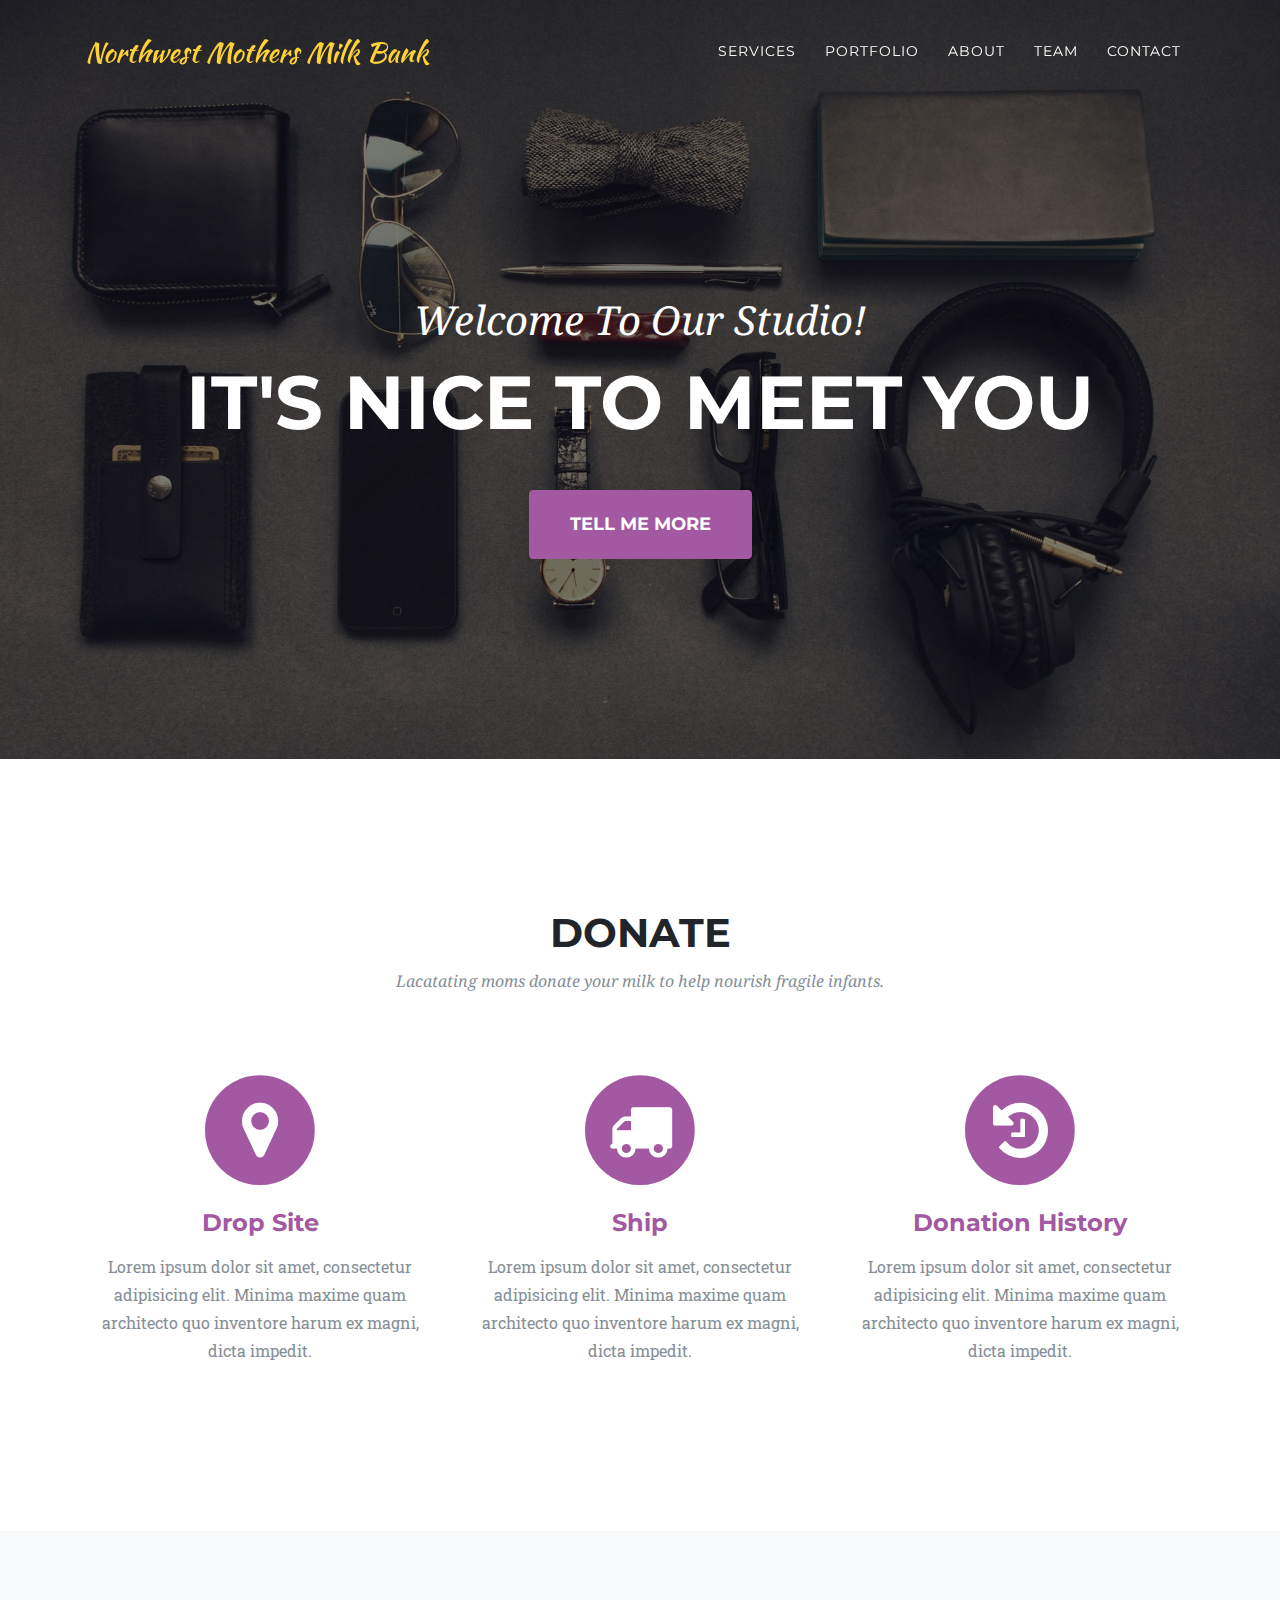
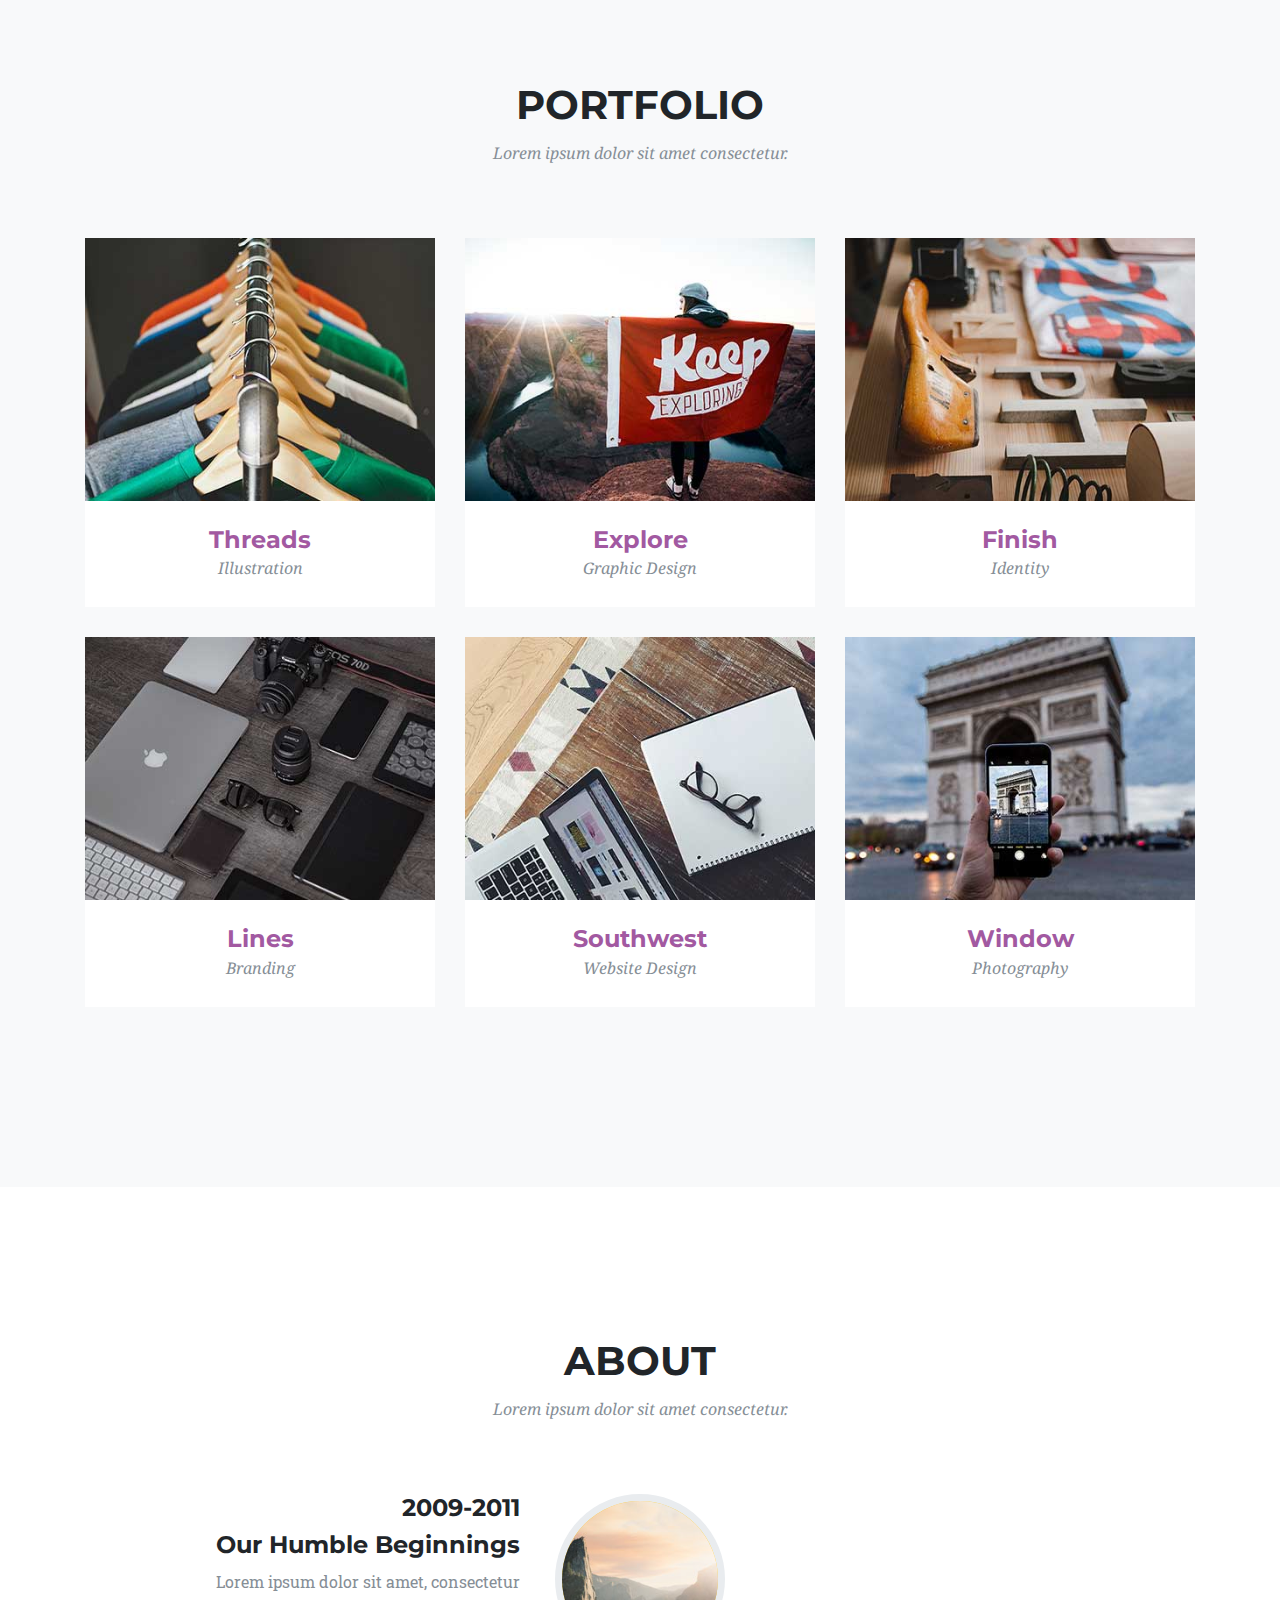
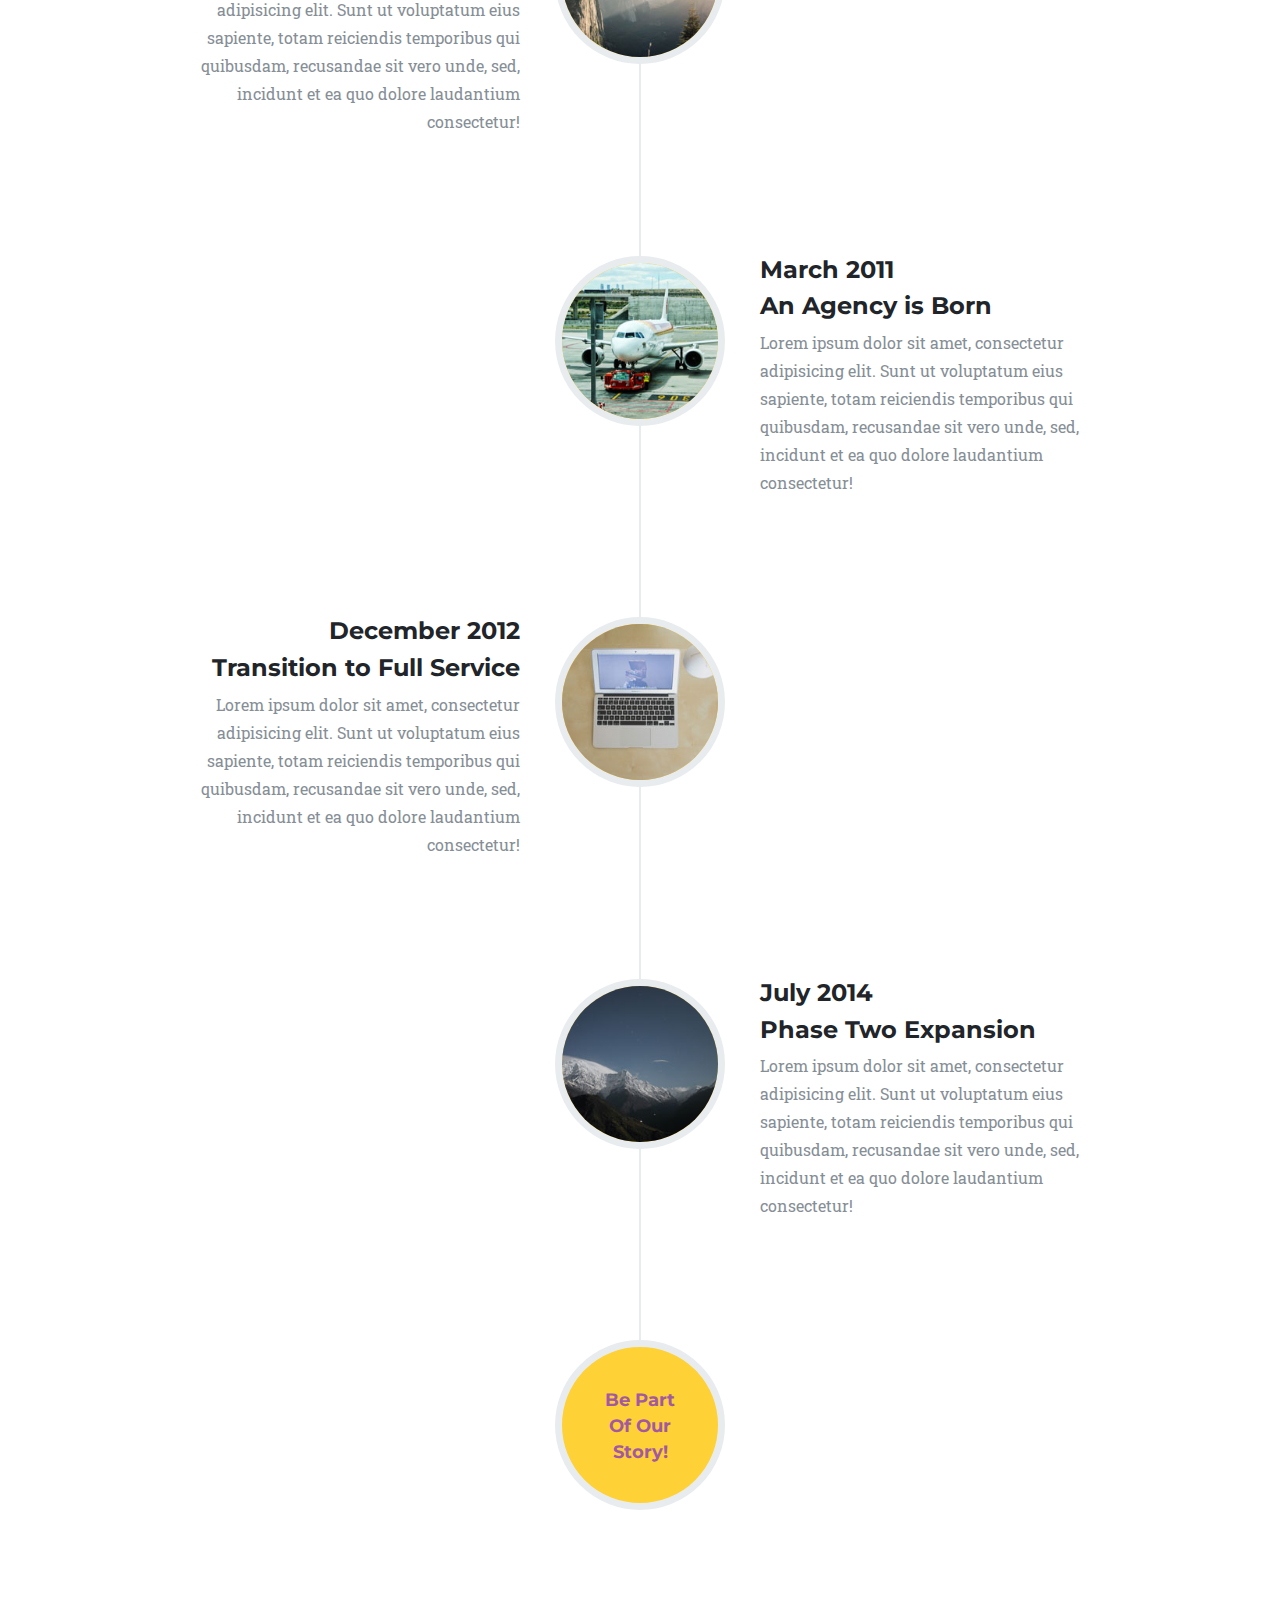
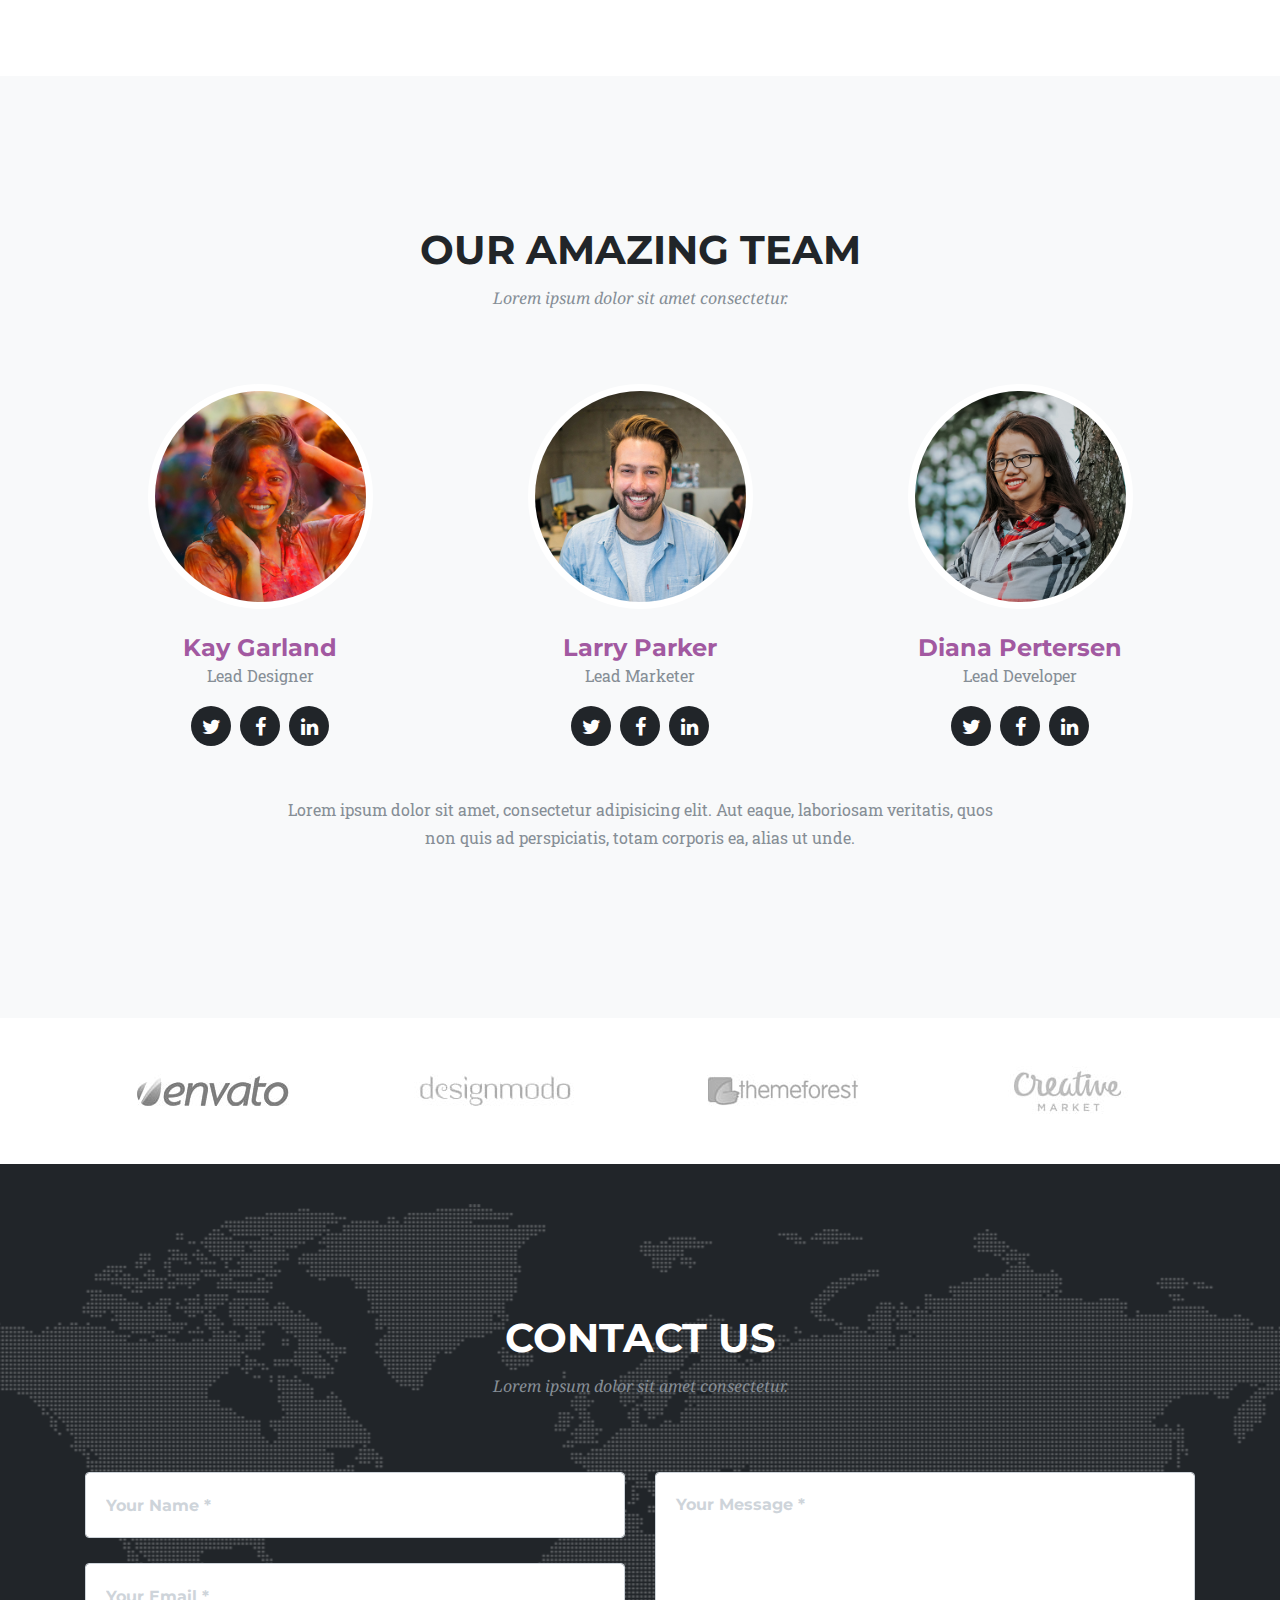
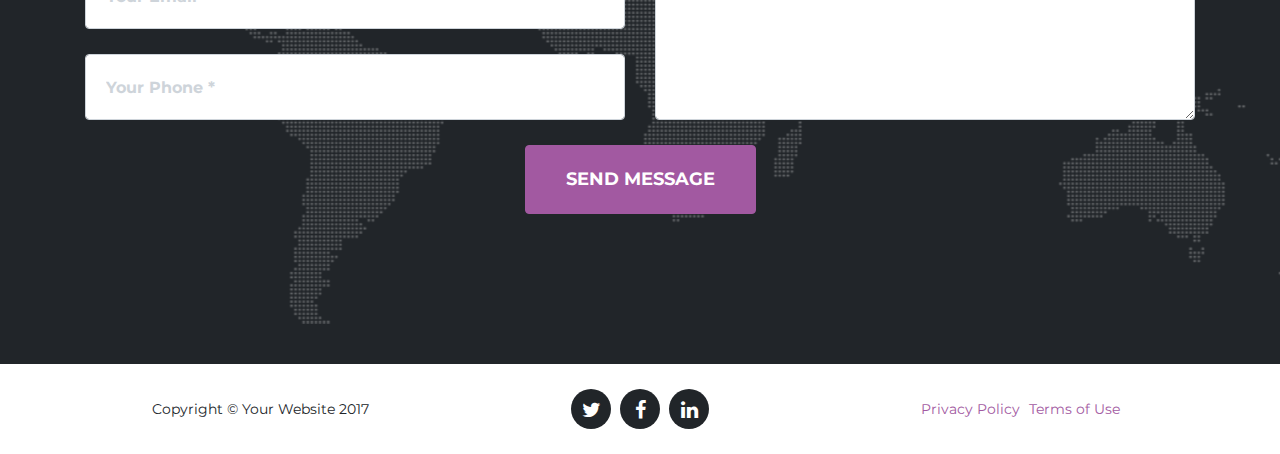
==== commit 5f5fa885: "CSS addition" ====
--- a/startbootstrap-agency-gh-pages/index.html
+++ b/startbootstrap-agency-gh-pages/index.html
@@ -7,27 +7,11 @@
     <meta name="viewport" content="width=device-width, initial-scale=1, shrink-to-fit=no">
     <meta name="description" content="">
     <meta name="author" content="">
-	
-	<!--inserted video-->
-	
-	<meta http-equiv="X-UA-Compatible" content="IE=edge">
-	<!--<meta name="viewport" content="width=device-width, initial-scale=1">-->
-	
-	<!--<style type="text/css">
-	.bs-example{
-    	margin: 20px;
-    }
-	</style>-->
-
-    <title>Mothers Milk Bank</title>
+
+    <title>Northwest Mothers Milk Bank</title>
 
     <!-- Bootstrap core CSS -->
     <link href="vendor/bootstrap/css/bootstrap.min.css" rel="stylesheet">
-	
-	<!--education page stylesheet-->
-	
-	<!--<link rel= "stylesheet"
-		href="https://maxcdn.bootstrapcdn.com/bootstrap/3.3.7/css/bootstrap.min.css">-->
 
     <!-- Custom fonts for this template -->
     <link href="vendor/font-awesome/css/font-awesome.min.css" rel="stylesheet" type="text/css">
@@ -37,7 +21,7 @@
     <link href='https://fonts.googleapis.com/css?family=Roboto+Slab:400,100,300,700' rel='stylesheet' type='text/css'>
 
     <!-- Custom styles for this template -->
-    <link href="css/agency.min.css" rel="stylesheet">
+    <link href="css/agency.css" rel="stylesheet">
 
   </head>
 
@@ -46,7 +30,7 @@
     <!-- Navigation -->
     <nav class="navbar navbar-expand-lg navbar-dark fixed-top" id="mainNav">
       <div class="container">
-        <a class="navbar-brand js-scroll-trigger" href="#page-top">Mothers Milk Bank</a>
+        <a class="navbar-brand js-scroll-trigger" href="#page-top">Northwest Mothers Milk Bank</a>
         <button class="navbar-toggler navbar-toggler-right" type="button" data-toggle="collapse" data-target="#navbarResponsive" aria-controls="navbarResponsive" aria-expanded="false" aria-label="Toggle navigation">
           Menu
           <i class="fa fa-bars"></i>
@@ -54,13 +38,13 @@
         <div class="collapse navbar-collapse" id="navbarResponsive">
           <ul class="navbar-nav text-uppercase ml-auto">
             <li class="nav-item">
-              <a class="nav-link js-scroll-trigger" href="#donate">Donate</a>
+              <a class="nav-link js-scroll-trigger" href="#services">Services</a>
             </li>
             <li class="nav-item">
-              <a class="nav-link js-scroll-trigger" href="#stories">Stories</a>
+              <a class="nav-link js-scroll-trigger" href="#portfolio">Portfolio</a>
             </li>
             <li class="nav-item">
-              <a class="nav-link js-scroll-trigger" href="#education">Education</a>
+              <a class="nav-link js-scroll-trigger" href="#about">About</a>
             </li>
             <li class="nav-item">
               <a class="nav-link js-scroll-trigger" href="#team">Team</a>
@@ -77,61 +61,59 @@
     <header class="masthead">
       <div class="container">
         <div class="intro-text">
-          <div class="intro-lead-in">Welcome To Mothers Millk Bank!</div>
-          <div class="intro-heading text-uppercase">donating breastmilk is donating love</div>
-          <a class="btn btn-primary btn-xl text-uppercase js-scroll-trigger" href="#donate">Donate</a>
+          <div class="intro-lead-in">Welcome To Our Studio!</div>
+          <div class="intro-heading text-uppercase">It's Nice To Meet You</div>
+          <a class="btn btn-primary btn-xl text-uppercase js-scroll-trigger" href="#services">Tell Me More</a>
         </div>
       </div>
     </header>
 
     <!-- Services -->
-    <section id="donate">
+    <section id="services">
       <div class="container">
         <div class="row">
           <div class="col-lg-12 text-center">
-            <h2 class="section-heading text-uppercase">Donate</h2>
-            <h3 class="section-subheading text-muted">Lorem ipsum dolor sit amet consectetur.</h3>
-          </div>
-        </div>
+            <h2 class="section-heading text-uppercase">DONATE</h2>
+            <h3 class="section-subheading text-muted">Lacatating moms donate your milk to help nourish fragile infants.</h3>
+          </div>
+        </div>	
         <div class="row text-center">
+          <div class="col-md-4">
+          	<a href="https://batchgeo.com/map/b70200733c9a7adab489a0272c698c1d"> 
+            <span class="fa-stack fa-4x">
+              <i class="fa fa-circle fa-stack-2x text-primary"></i>
+              <i class="fa fa-map-marker fa-stack-1x fa-inverse"></i>
+            </span>
+            <h4 class="service-heading">Drop Site</h4>
+            <p class="text-muted">Lorem ipsum dolor sit amet, consectetur adipisicing elit. Minima maxime quam architecto quo inventore harum ex magni, dicta impedit.</p>
+            </a>
+          </div>
           <div class="col-md-4">
             <span class="fa-stack fa-4x">
               <i class="fa fa-circle fa-stack-2x text-primary"></i>
-              <i class="fa fa-shopping-cart fa-stack-1x fa-inverse"></i>
+              <i class="fa fa-truck fa-stack-1x fa-inverse"></i>
             </span>
-			
-			<a href="http://facebook.com/yourProfile">
-  <img src="imageSource" alt="my picture" height="128" width="128" />
-</a>
-            <h4 class="donate-heading">Drop Off</h4>
+            <h4 class="service-heading">Ship</h4>
             <p class="text-muted">Lorem ipsum dolor sit amet, consectetur adipisicing elit. Minima maxime quam architecto quo inventore harum ex magni, dicta impedit.</p>
           </div>
           <div class="col-md-4">
             <span class="fa-stack fa-4x">
               <i class="fa fa-circle fa-stack-2x text-primary"></i>
-              <i class="fa fa-laptop fa-stack-1x fa-inverse"></i>
+              <i class="fa fa-history fa-stack-1x fa-inverse"></i>
             </span>
-            <h4 class="donate-heading">Ship</h4>
+            <h4 class="service-heading">Donation History</h4>
             <p class="text-muted">Lorem ipsum dolor sit amet, consectetur adipisicing elit. Minima maxime quam architecto quo inventore harum ex magni, dicta impedit.</p>
           </div>
-          <div class="col-md-4">
-            <span class="fa-stack fa-4x">
-              <i class="fa fa-circle fa-stack-2x text-primary"></i>
-              <i class="fa fa-lock fa-stack-1x fa-inverse"></i>
-            </span>
-            <h4 class="donate-heading">Donation History</h4>
-            <p class="text-muted">Lorem ipsum dolor sit amet, consectetur adipisicing elit. Minima maxime quam architecto quo inventore harum ex magni, dicta impedit.</p>
-          </div>
         </div>
       </div>
     </section>
 
     <!-- Portfolio Grid -->
-    <section class="bg-light" id="stories">
+    <section class="bg-light" id="portfolio">
       <div class="container">
         <div class="row">
           <div class="col-lg-12 text-center">
-            <h2 class="section-heading text-uppercase">Stories</h2>
+            <h2 class="section-heading text-uppercase">Portfolio</h2>
             <h3 class="section-subheading text-muted">Lorem ipsum dolor sit amet consectetur.</h3>
           </div>
         </div>
@@ -225,136 +207,15 @@
     </section>
 
     <!-- About -->
-    <section id="education">
+    <section id="about">
       <div class="container">
         <div class="row">
           <div class="col-lg-12 text-center">
-            <h2 class="section-heading text-uppercase">Education</h2>
+            <h2 class="section-heading text-uppercase">About</h2>
             <h3 class="section-subheading text-muted">Lorem ipsum dolor sit amet consectetur.</h3>
           </div>
         </div>
-		
-		<!--Inserted Html for FAQ-->
-<div class="container">
-<div class="col-md-12">
-    <div class="tab-content panels-faq">
-      <div class="tab-pane active" id="tab1">
-        <div class="panel-group" id="help-accordion-1">
-          <div class="panel panel-default panel-help">
-            <a href="#opret-produkt" data-toggle="collapse" data-parent="#help-accordion-1">
-              <div class="panel-heading">
-                <h2>How do I edit my profile?</h2>
-              </div>
-            </a>
-            <div id="opret-produkt" class="collapse in">
-              <div class="panel-body">
-                <p>Lorem ipsum dolor sit amet, consectetur adipisicing elit. Doloribus nesciunt ut officiis accusantium quisquam minima praesentium, beatae fugit illo nobis fugiat adipisci quia distinctio repellat culpa saepe, optio aperiam est!</p>
-                <p><strong>Example: </strong>Facere, id excepturi iusto aliquid beatae delectus nemo enim, ad saepe nam et.</p>
-              </div>
-            </div>
-          </div>
-          <div class="panel panel-default panel-help">
-            <a href="#rediger-produkt" data-toggle="collapse" data-parent="#help-accordion-1">
-              <div class="panel-heading">
-                <h2>How do I upload a new profile picture?</h2>
-              </div>
-            </a>
-            <div id="rediger-produkt" class="collapse">
-              <div class="panel-body">
-                <p>Lorem ipsum dolor sit amet, consectetur adipisicing elit. Doloribus nesciunt ut officiis accusantium quisquam minima praesentium, beatae fugit illo nobis fugiat adipisci quia distinctio repellat culpa saepe, optio aperiam est!</p>
-                <p><strong>Example: </strong>Facere, id excepturi iusto aliquid beatae delectus nemo enim, ad saepe nam et.</p>
-              </div>
-            </div>
-          </div>
-          <div class="panel panel-default panel-help">
-            <a href="#ret-pris" data-toggle="collapse" data-parent="#help-accordion-1">
-              <div class="panel-heading">
-                <h2>Can I change my phone number?</h2>
-              </div>
-            </a>
-            <div id="ret-pris" class="collapse">
-              <div class="panel-body">
-                <p>Lorem ipsum dolor sit amet, consectetur adipisicing elit. Doloribus nesciunt ut officiis accusantium quisquam minima praesentium, beatae fugit illo nobis fugiat adipisci quia distinctio repellat culpa saepe, optio aperiam est!</p>
-                <p><strong>Example: </strong>Facere, id excepturi iusto aliquid beatae delectus nemo enim, ad saepe nam et.</p>
-              </div>
-            </div>
-          </div>
-          <div class="panel panel-default panel-help">
-            <a href="#slet-produkt" data-toggle="collapse" data-parent="#help-accordion-1">
-              <div class="panel-heading">
-                <h2>Where do I change my privacy settings?</h2>
-              </div>
-            </a>
-            <div id="slet-produkt" class="collapse">
-              <div class="panel-body">
-                <p>Lorem ipsum dolor sit amet, consectetur adipisicing elit. Doloribus nesciunt ut officiis accusantium quisquam minima praesentium, beatae fugit illo nobis fugiat adipisci quia distinctio repellat culpa saepe, optio aperiam est!</p>
-                <p><strong>Example: </strong>Facere, id excepturi iusto aliquid beatae delectus nemo enim, ad saepe nam et.</p>
-              </div>
-            </div>
-          </div>
-          <div class="panel panel-default panel-help">
-            <a href="#opret-kampagne" data-toggle="collapse" data-parent="#help-accordion-1">
-              <div class="panel-heading">
-                <h2>What is this?</h2>
-              </div>
-            </a>
-            <div id="opret-kampagne" class="collapse">
-              <div class="panel-body">
-                <p>Lorem ipsum dolor sit amet, consectetur adipisicing elit. Doloribus nesciunt ut officiis accusantium quisquam minima praesentium, beatae fugit illo nobis fugiat adipisci quia distinctio repellat culpa saepe, optio aperiam est!</p>
-                <p><strong>Example: </strong>Facere, id excepturi iusto aliquid beatae delectus nemo enim, ad saepe nam et.</p>
-              </div>
-            </div>
-          </div>
-        </div>
-      </div>
-      <div class="tab-pane" id="tab2">
-        <div class="panel-group" id="help-accordion-2">      
-          <div class="panel panel-default panel-help">
-            <a href="#help-three" data-toggle="collapse" data-parent="#help-accordion-2">
-              <div class="panel-heading">
-                <h2>Lorem ipsum?</h2>
-              </div>
-            </a>
-            <div id="help-three" class="collapse in">
-              <div class="panel-body">
-                <p>Lorem ipsum dolor sit amet, consectetur adipisicing elit. Doloribus nesciunt ut officiis accusantium quisquam minima praesentium, beatae fugit illo nobis fugiat adipisci quia distinctio repellat culpa saepe, optio aperiam est!</p>
-                <p><strong>Example: </strong>Facere, id excepturi iusto aliquid beatae delectus nemo enim, ad saepe nam et.</p>
-              </div>
-            </div>
-          </div>
-        </div>
-      </div>
-    </div>    
-  </div>
-</div>
-<br>
-<br>
-		
-<!--Inserted video-->
-<div class="container">
-<div class="col-md-12">
-
-<div class="bs-example">
-	<!--<div class="alert alert-info">
-        <a href="#" class="close" data-dismiss="alert">&times;</a>
-        <strong>Note!</strong> Open the output in a new blank tab (click the arrow button next to "Show Output") and resize the browser window to see how responsive videos work.
-    </div>-->
-	<h2>Video with 16:9 aspect ratio</h2>
-	<div class="embed-responsive embed-responsive-16by9">
-		<iframe class="embed-responsive-item" src="//www.youtube.com/channel/UCUZf3FN20MXoWAbsvjtrGeA"></iframe> 
-		<!--https://www.youtube.com/watch?v=uFI3oBFXM-A-->
-	</div>
-	<hr>
-	<h2>Video with 4:3 aspect ratio</h2>
-	<div class="embed-responsive embed-responsive-4by3">
-		<iframe class="embed-responsive-item" src="//www.youtube.com/embed/YE7VzlLtp-4"></iframe>
-	</div>
-</div>
-</body>
-</html>                            	
-		<!--<div class="container">
- 
-       <!--<div class="row">
+        <div class="row">
           <div class="col-lg-12">
             <ul class="timeline">
               <li>
@@ -422,7 +283,7 @@
               </li>
             </ul>
           </div>
-        </div>->
+        </div>
       </div>
     </section>
 
@@ -839,11 +700,7 @@
     <!-- Bootstrap core JavaScript -->
     <script src="vendor/jquery/jquery.min.js"></script>
     <script src="vendor/bootstrap/js/bootstrap.bundle.min.js"></script>
-	
-	
-	<script src="https://ajax.googleapis.com/ajax/libs/jquery/1.12.4/jquery.min.js"></script>
-	<script src="https://maxcdn.bootstrapcdn.com/bootstrap/3.3.7/js/bootstrap.min.js"></script>
-	
+
     <!-- Plugin JavaScript -->
     <script src="vendor/jquery-easing/jquery.easing.min.js"></script>
 
--- a/startbootstrap-agency-gh-pages/css/agency.css
+++ b/startbootstrap-agency-gh-pages/css/agency.css
@@ -0,0 +1,515 @@
+/*!
+ * Start Bootstrap - Agency v4.0.0-beta.2 (https://startbootstrap.com/template-overviews/agency)
+ * Copyright 2013-2017 Start Bootstrap
+ * Licensed under MIT (https://github.com/BlackrockDigital/startbootstrap-agency/blob/master/LICENSE)
+ */
+body {
+  overflow-x: hidden;
+  font-family: 'Roboto Slab', 'Helvetica Neue', Helvetica, Arial, sans-serif; }
+
+p {
+  line-height: 1.75; }
+
+a {
+  color: #A259a1; }
+  a:hover {
+    color: #fec503; }
+
+.text-primary {
+  color: #A259A1 !important; }
+
+h1,
+h2,
+h3,
+h4,
+h5,
+h6 {
+  font-weight: 700;
+  font-family: 'Montserrat', 'Helvetica Neue', Helvetica, Arial, sans-serif; }
+
+  h4 {
+    color: #a259a1;
+  }
+
+section {
+  padding: 100px 0; }
+  section h2.section-heading {
+    font-size: 40px;
+    margin-top: 0;
+    margin-bottom: 15px; }
+  section h3.section-subheading {
+    font-size: 16px;
+    font-weight: 400;
+    font-style: italic;
+    margin-bottom: 75px;
+    text-transform: none;
+    font-family: 'Droid Serif', 'Helvetica Neue', Helvetica, Arial, sans-serif; }
+
+@media (min-width: 768px) {
+  section {
+    padding: 150px 0; } }
+
+.btn {
+  font-family: 'Montserrat', 'Helvetica Neue', Helvetica, Arial, sans-serif;
+  font-weight: 700; }
+
+.btn-xl {
+  font-size: 18px;
+  padding: 20px 40px; }
+
+.btn-primary {
+  background-color: #a259a1;
+  border-color: #a259a1; }
+  .btn-primary:active, .btn-primary:focus, .btn-primary:hover {
+    background-color: #B065A2 !important;
+    border-color: #B065A2 !important;
+    color: white; }
+  .btn-primary:active, .btn-primary:focus {
+    box-shadow: 0 0 0 0.2rem rgba(254, 209, 55, 0.5) !important; }
+
+::-moz-selection {
+  background: #fed136;
+  text-shadow: none; }
+
+::selection {
+  background: #B065A2;
+  text-shadow: none; }
+
+img::selection {
+  background: transparent; }
+
+img::-moz-selection {
+  background: transparent; }
+
+body {
+  -webkit-tap-highlight-color: #B065A2; }
+
+#mainNav {
+  background-color: #212529; }
+  #mainNav .navbar-toggler {
+    font-size: 12px;
+    right: 0;
+    padding: 13px;
+    text-transform: uppercase;
+    color: white;
+    border: 0;
+    background-color: #A259A1;
+    font-family: 'Montserrat', 'Helvetica Neue', Helvetica, Arial, sans-serif; }
+  #mainNav .navbar-brand {
+    color: #fed136;
+    font-family: 'Kaushan Script', 'Helvetica Neue', Helvetica, Arial, cursive; }
+    #mainNav .navbar-brand.active, #mainNav .navbar-brand:active, #mainNav .navbar-brand:focus, #mainNav .navbar-brand:hover {
+      color: #fec503; }
+  #mainNav .navbar-nav .nav-item .nav-link {
+    font-size: 90%;
+    font-weight: 400;
+    padding: 0.75em 0;
+    letter-spacing: 1px;
+    color: white;
+    font-family: 'Montserrat', 'Helvetica Neue', Helvetica, Arial, sans-serif; }
+    #mainNav .navbar-nav .nav-item .nav-link.active, #mainNav .navbar-nav .nav-item .nav-link:hover {
+      color: #fed136; }
+
+@media (min-width: 992px) {
+  #mainNav {
+    padding-top: 25px;
+    padding-bottom: 25px;
+    -webkit-transition: padding-top 0.3s, padding-bottom 0.3s;
+    -moz-transition: padding-top 0.3s, padding-bottom 0.3s;
+    transition: padding-top 0.3s, padding-bottom 0.3s;
+    border: none;
+    background-color: transparent; }
+    #mainNav .navbar-brand {
+      font-size: 1.75em;
+      -webkit-transition: all 0.3s;
+      -moz-transition: all 0.3s;
+      transition: all 0.3s; }
+    #mainNav .navbar-nav .nav-item .nav-link {
+      padding: 1.1em 1em !important; }
+    #mainNav.navbar-shrink {
+      padding-top: 0;
+      padding-bottom: 0;
+      background-color: #212529; }
+      #mainNav.navbar-shrink .navbar-brand {
+        font-size: 1.25em;
+        padding: 12px 0; } }
+
+header.masthead {
+  text-align: center;
+  color: white;
+  background-image: url("../img/header-bg.jpg");
+  background-repeat: no-repeat;
+  background-attachment: scroll;
+  background-position: center center;
+  -webkit-background-size: cover;
+  -moz-background-size: cover;
+  -o-background-size: cover;
+  background-size: cover; }
+  header.masthead .intro-text {
+    padding-top: 150px;
+    padding-bottom: 100px; }
+    header.masthead .intro-text .intro-lead-in {
+      font-size: 22px;
+      font-style: italic;
+      line-height: 22px;
+      margin-bottom: 25px;
+      font-family: 'Droid Serif', 'Helvetica Neue', Helvetica, Arial, sans-serif; }
+    header.masthead .intro-text .intro-heading {
+      font-size: 50px;
+      font-weight: 700;
+      line-height: 50px;
+      margin-bottom: 25px;
+      font-family: 'Montserrat', 'Helvetica Neue', Helvetica, Arial, sans-serif; }
+
+@media (min-width: 768px) {
+  header.masthead .intro-text {
+    padding-top: 300px;
+    padding-bottom: 200px; }
+    header.masthead .intro-text .intro-lead-in {
+      font-size: 40px;
+      font-style: italic;
+      line-height: 40px;
+      margin-bottom: 25px;
+      font-family: 'Droid Serif', 'Helvetica Neue', Helvetica, Arial, sans-serif; }
+    header.masthead .intro-text .intro-heading {
+      font-size: 75px;
+      font-weight: 700;
+      line-height: 75px;
+      margin-bottom: 50px;
+      font-family: 'Montserrat', 'Helvetica Neue', Helvetica, Arial, sans-serif; } }
+
+.service-heading {
+  margin: 15px 0;
+  text-transform: none; }
+
+#portfolio .portfolio-item {
+  right: 0;
+  margin: 0 0 15px; }
+  #portfolio .portfolio-item .portfolio-link {
+    position: relative;
+    display: block;
+    max-width: 400px;
+    margin: 0 auto;
+    cursor: pointer; }
+    #portfolio .portfolio-item .portfolio-link .portfolio-hover {
+      position: absolute;
+      width: 100%;
+      height: 100%;
+      -webkit-transition: all ease 0.5s;
+      -moz-transition: all ease 0.5s;
+      transition: all ease 0.5s;
+      opacity: 0;
+      background: rgba(254, 209, 54, 0.9); }
+      #portfolio .portfolio-item .portfolio-link .portfolio-hover:hover {
+        opacity: 1; }
+      #portfolio .portfolio-item .portfolio-link .portfolio-hover .portfolio-hover-content {
+        font-size: 20px;
+        position: absolute;
+        top: 50%;
+        width: 100%;
+        height: 20px;
+        margin-top: -12px;
+        text-align: center;
+        color: white; }
+        #portfolio .portfolio-item .portfolio-link .portfolio-hover .portfolio-hover-content i {
+          margin-top: -12px; }
+        #portfolio .portfolio-item .portfolio-link .portfolio-hover .portfolio-hover-content h3,
+        #portfolio .portfolio-item .portfolio-link .portfolio-hover .portfolio-hover-content h4 {
+          margin: 0; }
+  #portfolio .portfolio-item .portfolio-caption {
+    max-width: 400px;
+    margin: 0 auto;
+    padding: 25px;
+    text-align: center;
+    background-color: #fff; }
+    #portfolio .portfolio-item .portfolio-caption h4 {
+      margin: 0;
+      text-transform: none; }
+    #portfolio .portfolio-item .portfolio-caption p {
+      font-size: 16px;
+      font-style: italic;
+      margin: 0;
+      font-family: 'Droid Serif', 'Helvetica Neue', Helvetica, Arial, sans-serif; }
+
+#portfolio * {
+  z-index: 2; }
+
+@media (min-width: 767px) {
+  #portfolio .portfolio-item {
+    margin: 0 0 30px; } }
+
+.portfolio-modal {
+  padding-right: 0px !important; }
+  .portfolio-modal .modal-dialog {
+    margin: 1rem;
+    max-width: 100vw; }
+  .portfolio-modal .modal-content {
+    padding: 100px 0;
+    text-align: center; }
+    .portfolio-modal .modal-content h2 {
+      font-size: 3em;
+      margin-bottom: 15px; }
+    .portfolio-modal .modal-content p {
+      margin-bottom: 30px; }
+    .portfolio-modal .modal-content p.item-intro {
+      font-size: 16px;
+      font-style: italic;
+      margin: 20px 0 30px;
+      font-family: 'Droid Serif', 'Helvetica Neue', Helvetica, Arial, sans-serif; }
+    .portfolio-modal .modal-content ul.list-inline {
+      margin-top: 0;
+      margin-bottom: 30px; }
+    .portfolio-modal .modal-content img {
+      margin-bottom: 30px; }
+    .portfolio-modal .modal-content button {
+      cursor: pointer; }
+  .portfolio-modal .close-modal {
+    position: absolute;
+    top: 25px;
+    right: 25px;
+    width: 75px;
+    height: 75px;
+    cursor: pointer;
+    background-color: transparent; }
+    .portfolio-modal .close-modal:hover {
+      opacity: 0.3; }
+    .portfolio-modal .close-modal .lr {
+      /* Safari and Chrome */
+      z-index: 1051;
+      width: 1px;
+      height: 75px;
+      margin-left: 35px;
+      /* IE 9 */
+      -webkit-transform: rotate(45deg);
+      -ms-transform: rotate(45deg);
+      transform: rotate(45deg);
+      background-color: #212529; }
+      .portfolio-modal .close-modal .lr .rl {
+        /* Safari and Chrome */
+        z-index: 1052;
+        width: 1px;
+        height: 75px;
+        /* IE 9 */
+        -webkit-transform: rotate(90deg);
+        -ms-transform: rotate(90deg);
+        transform: rotate(90deg);
+        background-color: #212529; }
+
+.timeline {
+  position: relative;
+  padding: 0;
+  list-style: none; }
+  .timeline:before {
+    position: absolute;
+    top: 0;
+    bottom: 0;
+    left: 40px;
+    width: 2px;
+    margin-left: -1.5px;
+    content: '';
+    background-color: #e9ecef; }
+  .timeline > li {
+    position: relative;
+    min-height: 50px;
+    margin-bottom: 50px; }
+    .timeline > li:after, .timeline > li:before {
+      display: table;
+      content: ' '; }
+    .timeline > li:after {
+      clear: both; }
+    .timeline > li .timeline-panel {
+      position: relative;
+      float: right;
+      width: 100%;
+      padding: 0 20px 0 100px;
+      text-align: left; }
+      .timeline > li .timeline-panel:before {
+        right: auto;
+        left: -15px;
+        border-right-width: 15px;
+        border-left-width: 0; }
+      .timeline > li .timeline-panel:after {
+        right: auto;
+        left: -14px;
+        border-right-width: 14px;
+        border-left-width: 0; }
+    .timeline > li .timeline-image {
+      position: absolute;
+      z-index: 100;
+      left: 0;
+      width: 80px;
+      height: 80px;
+      margin-left: 0;
+      text-align: center;
+      color: white;
+      border: 7px solid #e9ecef;
+      border-radius: 100%;
+      background-color: #fed136; }
+      .timeline > li .timeline-image h4 {
+        font-size: 10px;
+        line-height: 14px;
+        margin-top: 12px; }
+    .timeline > li.timeline-inverted > .timeline-panel {
+      float: right;
+      padding: 0 20px 0 100px;
+      text-align: left; }
+      .timeline > li.timeline-inverted > .timeline-panel:before {
+        right: auto;
+        left: -15px;
+        border-right-width: 15px;
+        border-left-width: 0; }
+      .timeline > li.timeline-inverted > .timeline-panel:after {
+        right: auto;
+        left: -14px;
+        border-right-width: 14px;
+        border-left-width: 0; }
+    .timeline > li:last-child {
+      margin-bottom: 0; }
+  .timeline .timeline-heading h4 {
+    margin-top: 0;
+    color: inherit; }
+    .timeline .timeline-heading h4.subheading {
+      text-transform: none; }
+  .timeline .timeline-body > ul,
+  .timeline .timeline-body > p {
+    margin-bottom: 0; }
+
+@media (min-width: 768px) {
+  .timeline:before {
+    left: 50%; }
+  .timeline > li {
+    min-height: 100px;
+    margin-bottom: 100px; }
+    .timeline > li .timeline-panel {
+      float: left;
+      width: 41%;
+      padding: 0 20px 20px 30px;
+      text-align: right; }
+    .timeline > li .timeline-image {
+      left: 50%;
+      width: 100px;
+      height: 100px;
+      margin-left: -50px; }
+      .timeline > li .timeline-image h4 {
+        font-size: 13px;
+        line-height: 18px;
+        margin-top: 16px; }
+    .timeline > li.timeline-inverted > .timeline-panel {
+      float: right;
+      padding: 0 30px 20px 20px;
+      text-align: left; } }
+
+@media (min-width: 992px) {
+  .timeline > li {
+    min-height: 150px; }
+    .timeline > li .timeline-panel {
+      padding: 0 20px 20px; }
+    .timeline > li .timeline-image {
+      width: 150px;
+      height: 150px;
+      margin-left: -75px; }
+      .timeline > li .timeline-image h4 {
+        font-size: 18px;
+        line-height: 26px;
+        margin-top: 30px; }
+    .timeline > li.timeline-inverted > .timeline-panel {
+      padding: 0 20px 20px; } }
+
+@media (min-width: 1200px) {
+  .timeline > li {
+    min-height: 170px; }
+    .timeline > li .timeline-panel {
+      padding: 0 20px 20px 100px; }
+    .timeline > li .timeline-image {
+      width: 170px;
+      height: 170px;
+      margin-left: -85px; }
+      .timeline > li .timeline-image h4 {
+        margin-top: 40px; }
+    .timeline > li.timeline-inverted > .timeline-panel {
+      padding: 0 100px 20px 20px; } }
+
+.team-member {
+  margin-bottom: 50px;
+  text-align: center; }
+  .team-member img {
+    width: 225px;
+    height: 225px;
+    border: 7px solid #fff; }
+  .team-member h4 {
+    margin-top: 25px;
+    margin-bottom: 0;
+    text-transform: none; }
+  .team-member p {
+    margin-top: 0; }
+
+section#contact {
+  background-color: #212529;
+  background-image: url("../img/map-image.png");
+  background-repeat: no-repeat;
+  background-position: center; }
+  section#contact .section-heading {
+    color: #fff; }
+  section#contact .form-group {
+    margin-bottom: 25px; }
+    section#contact .form-group input,
+    section#contact .form-group textarea {
+      padding: 20px; }
+    section#contact .form-group input.form-control {
+      height: auto; }
+    section#contact .form-group textarea.form-control {
+      height: 248px; }
+  section#contact .form-control:focus {
+    border-color: #fed136;
+    box-shadow: none; }
+  section#contact ::-webkit-input-placeholder {
+    font-weight: 700;
+    color: #ced4da;
+    font-family: 'Montserrat', 'Helvetica Neue', Helvetica, Arial, sans-serif; }
+  section#contact :-moz-placeholder {
+    font-weight: 700;
+    color: #ced4da;
+    /* Firefox 18- */
+    font-family: 'Montserrat', 'Helvetica Neue', Helvetica, Arial, sans-serif; }
+  section#contact ::-moz-placeholder {
+    font-weight: 700;
+    color: #ced4da;
+    /* Firefox 19+ */
+    font-family: 'Montserrat', 'Helvetica Neue', Helvetica, Arial, sans-serif; }
+  section#contact :-ms-input-placeholder {
+    font-weight: 700;
+    color: #ced4da;
+    font-family: 'Montserrat', 'Helvetica Neue', Helvetica, Arial, sans-serif; }
+
+footer {
+  padding: 25px 0;
+  text-align: center; }
+  footer span.copyright {
+    font-size: 90%;
+    line-height: 40px;
+    text-transform: none;
+    font-family: 'Montserrat', 'Helvetica Neue', Helvetica, Arial, sans-serif; }
+  footer ul.quicklinks {
+    font-size: 90%;
+    line-height: 40px;
+    margin-bottom: 0;
+    text-transform: none;
+    font-family: 'Montserrat', 'Helvetica Neue', Helvetica, Arial, sans-serif; }
+
+ul.social-buttons {
+  margin-bottom: 0; }
+  ul.social-buttons li a {
+    font-size: 20px;
+    line-height: 40px;
+    display: block;
+    width: 40px;
+    height: 40px;
+    -webkit-transition: all 0.3s;
+    -moz-transition: all 0.3s;
+    transition: all 0.3s;
+    color: white;
+    border-radius: 100%;
+    outline: none;
+    background-color: #212529; }
+    ul.social-buttons li a:active, ul.social-buttons li a:focus, ul.social-buttons li a:hover {
+      background-color: #fed136; }
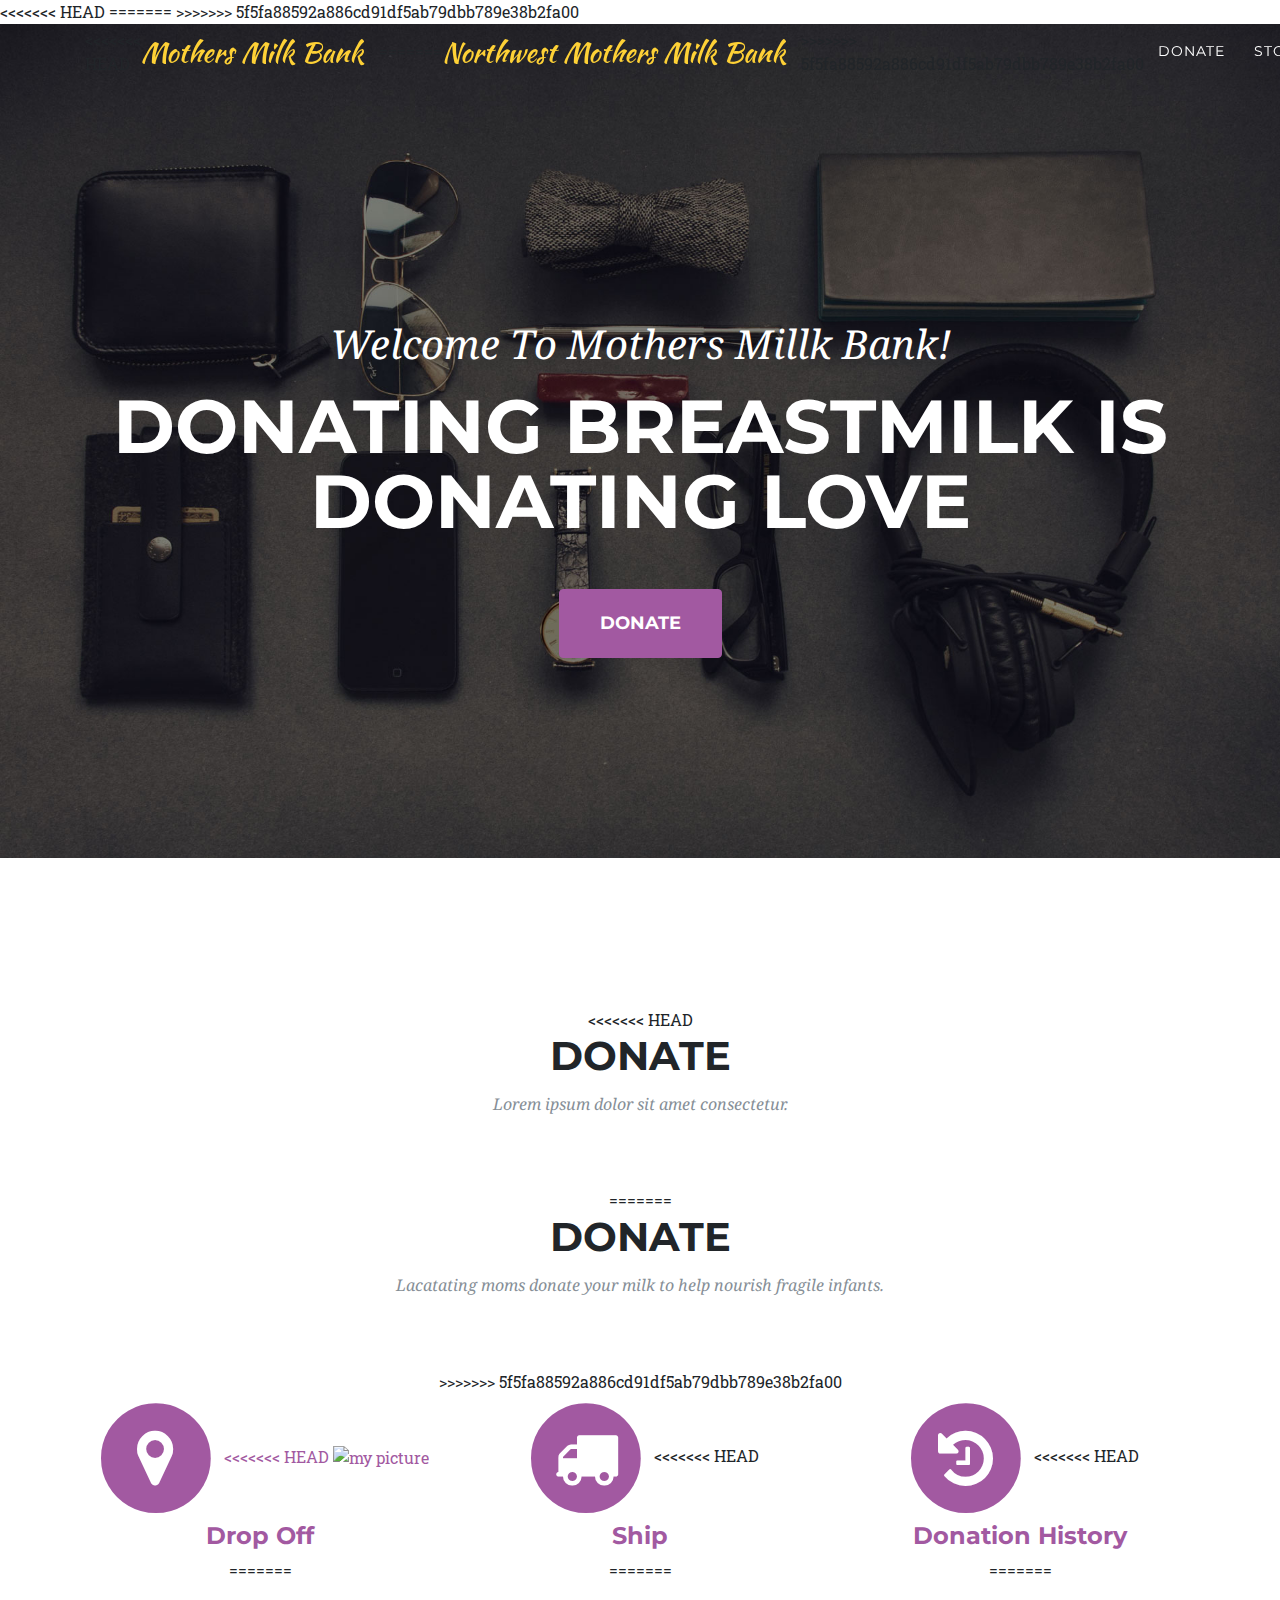
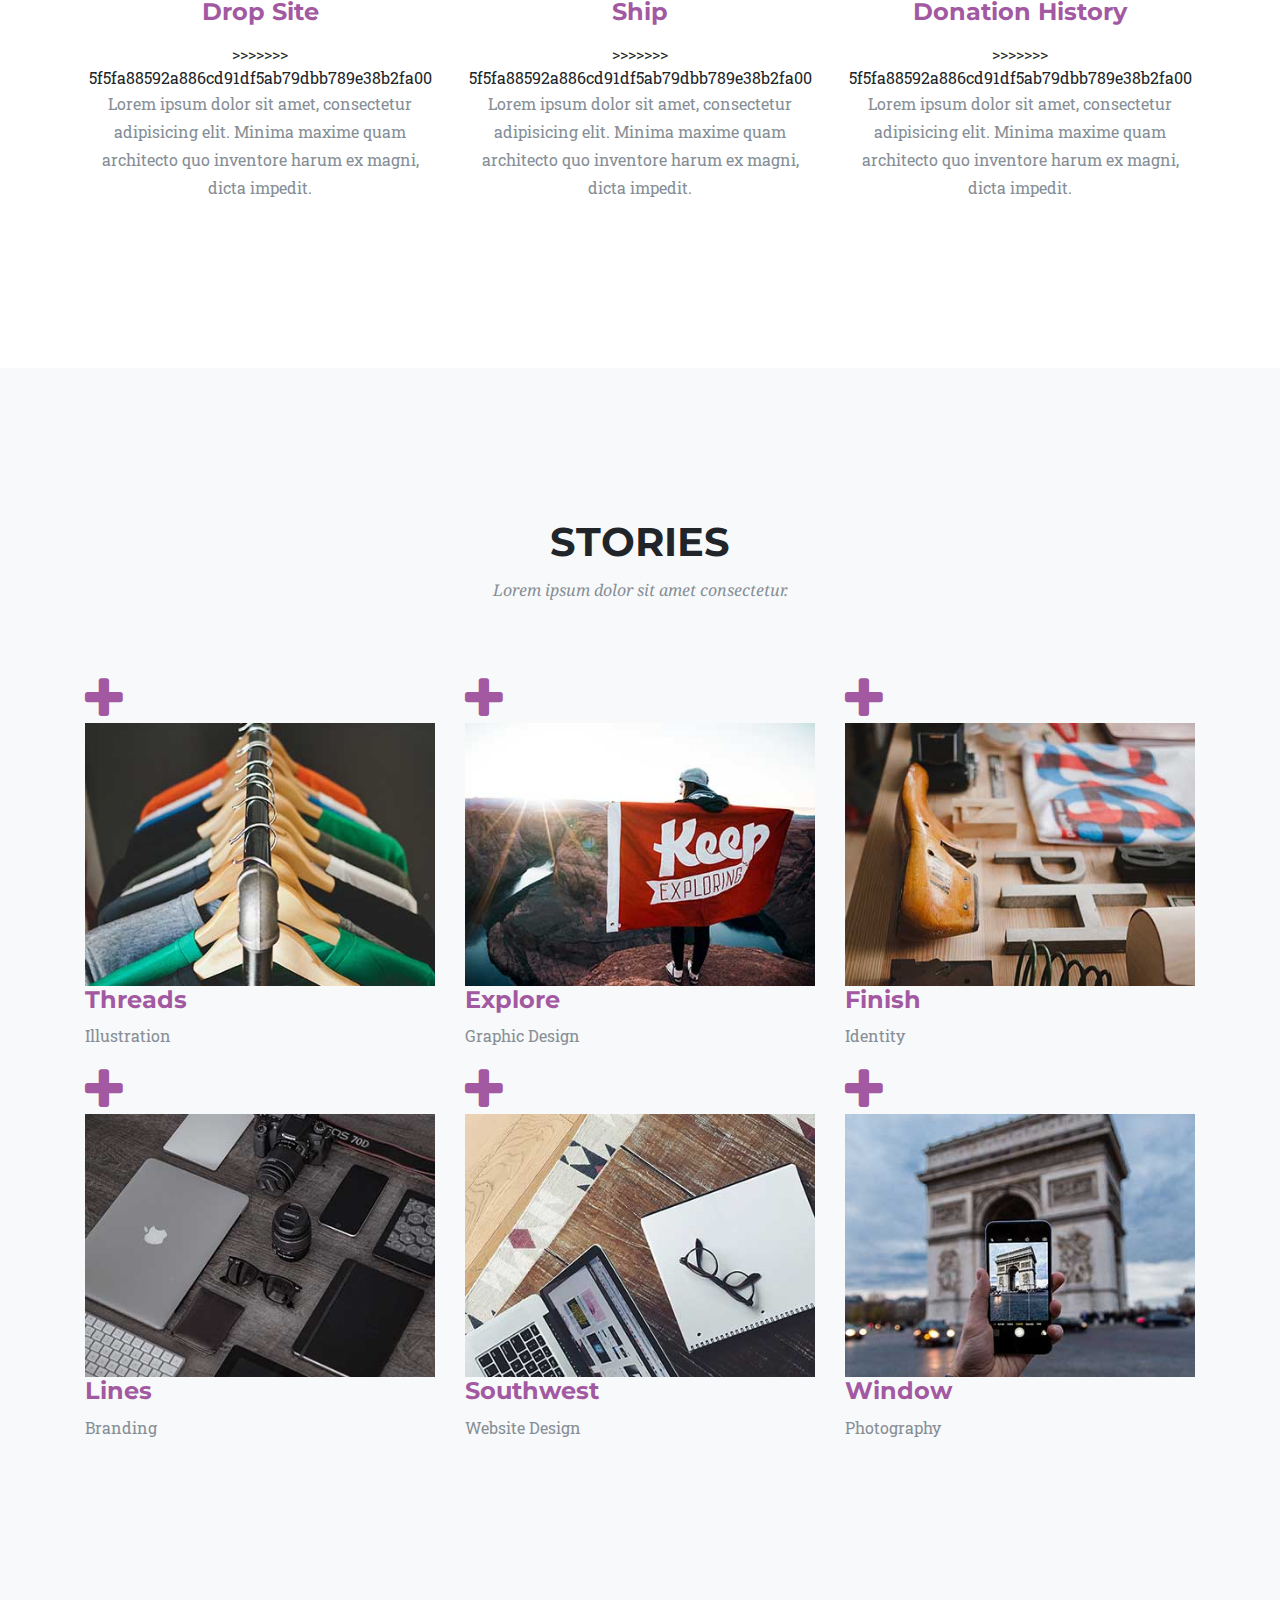
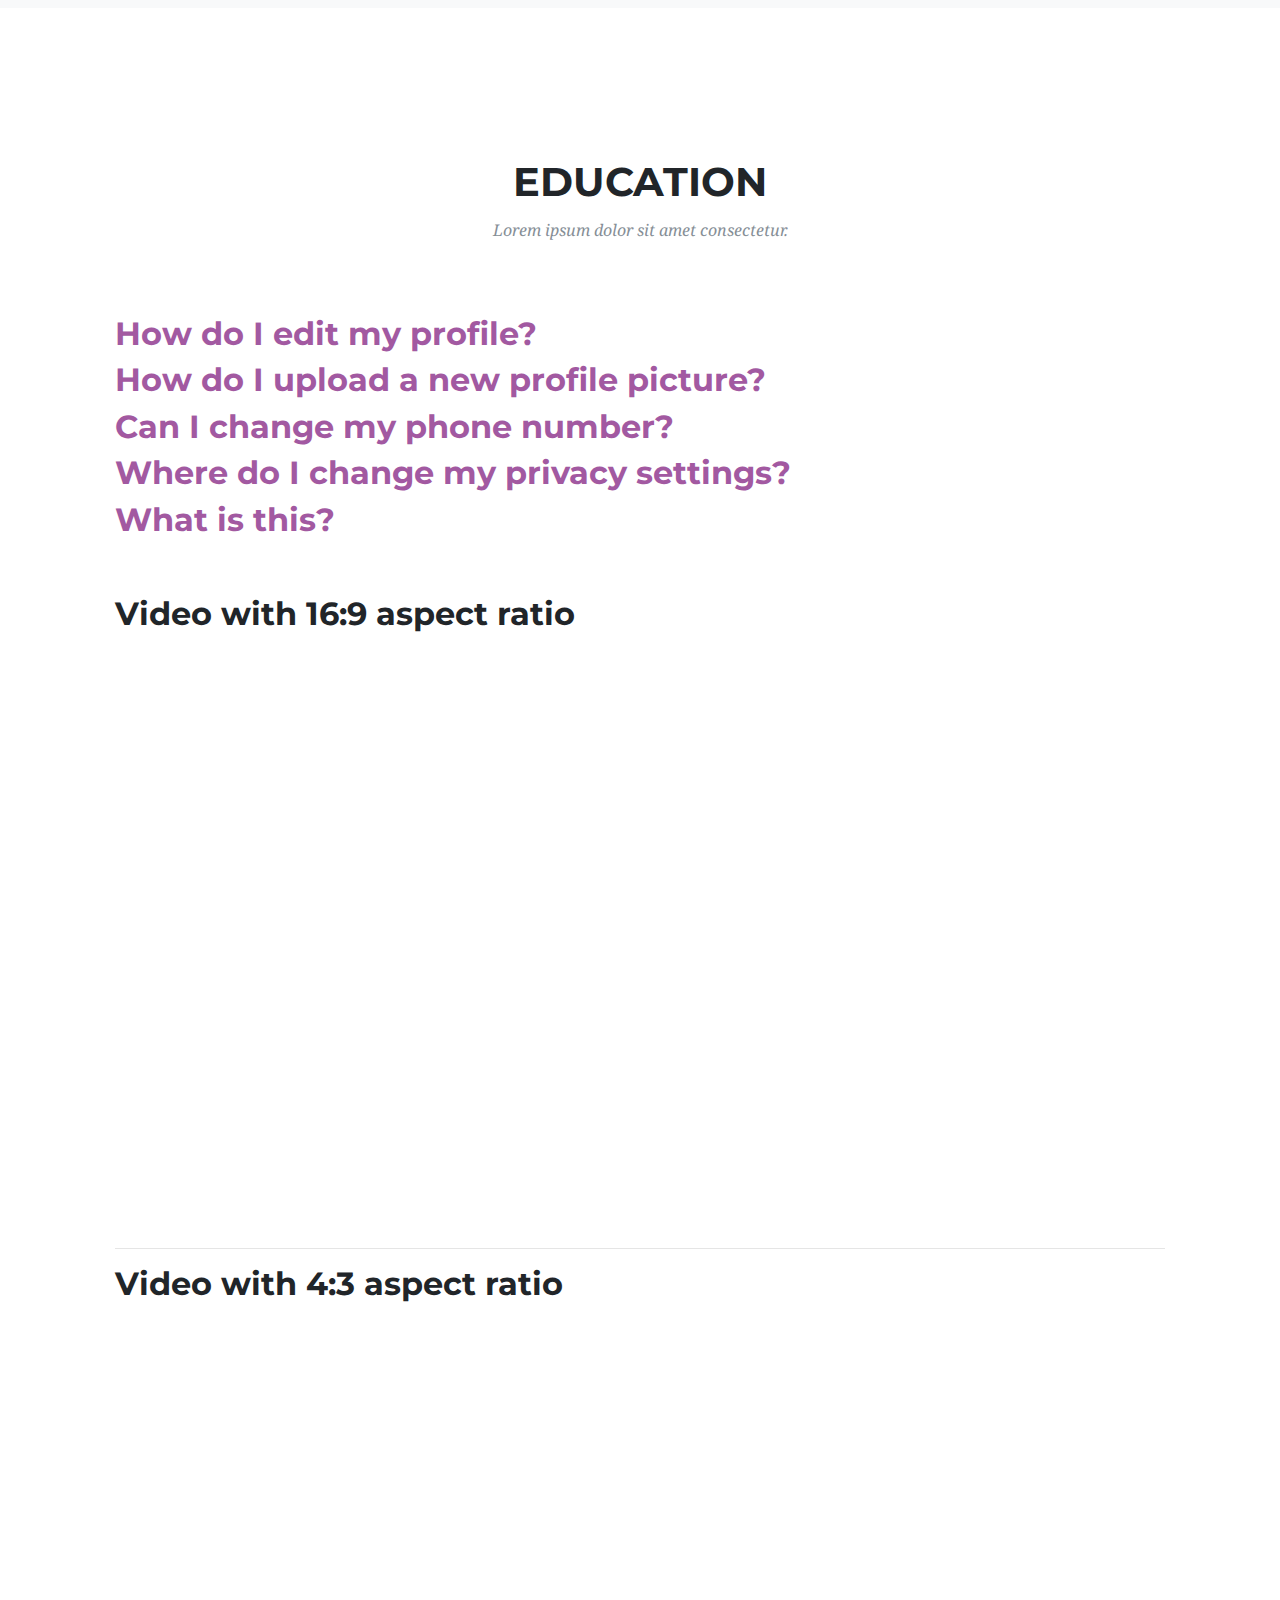
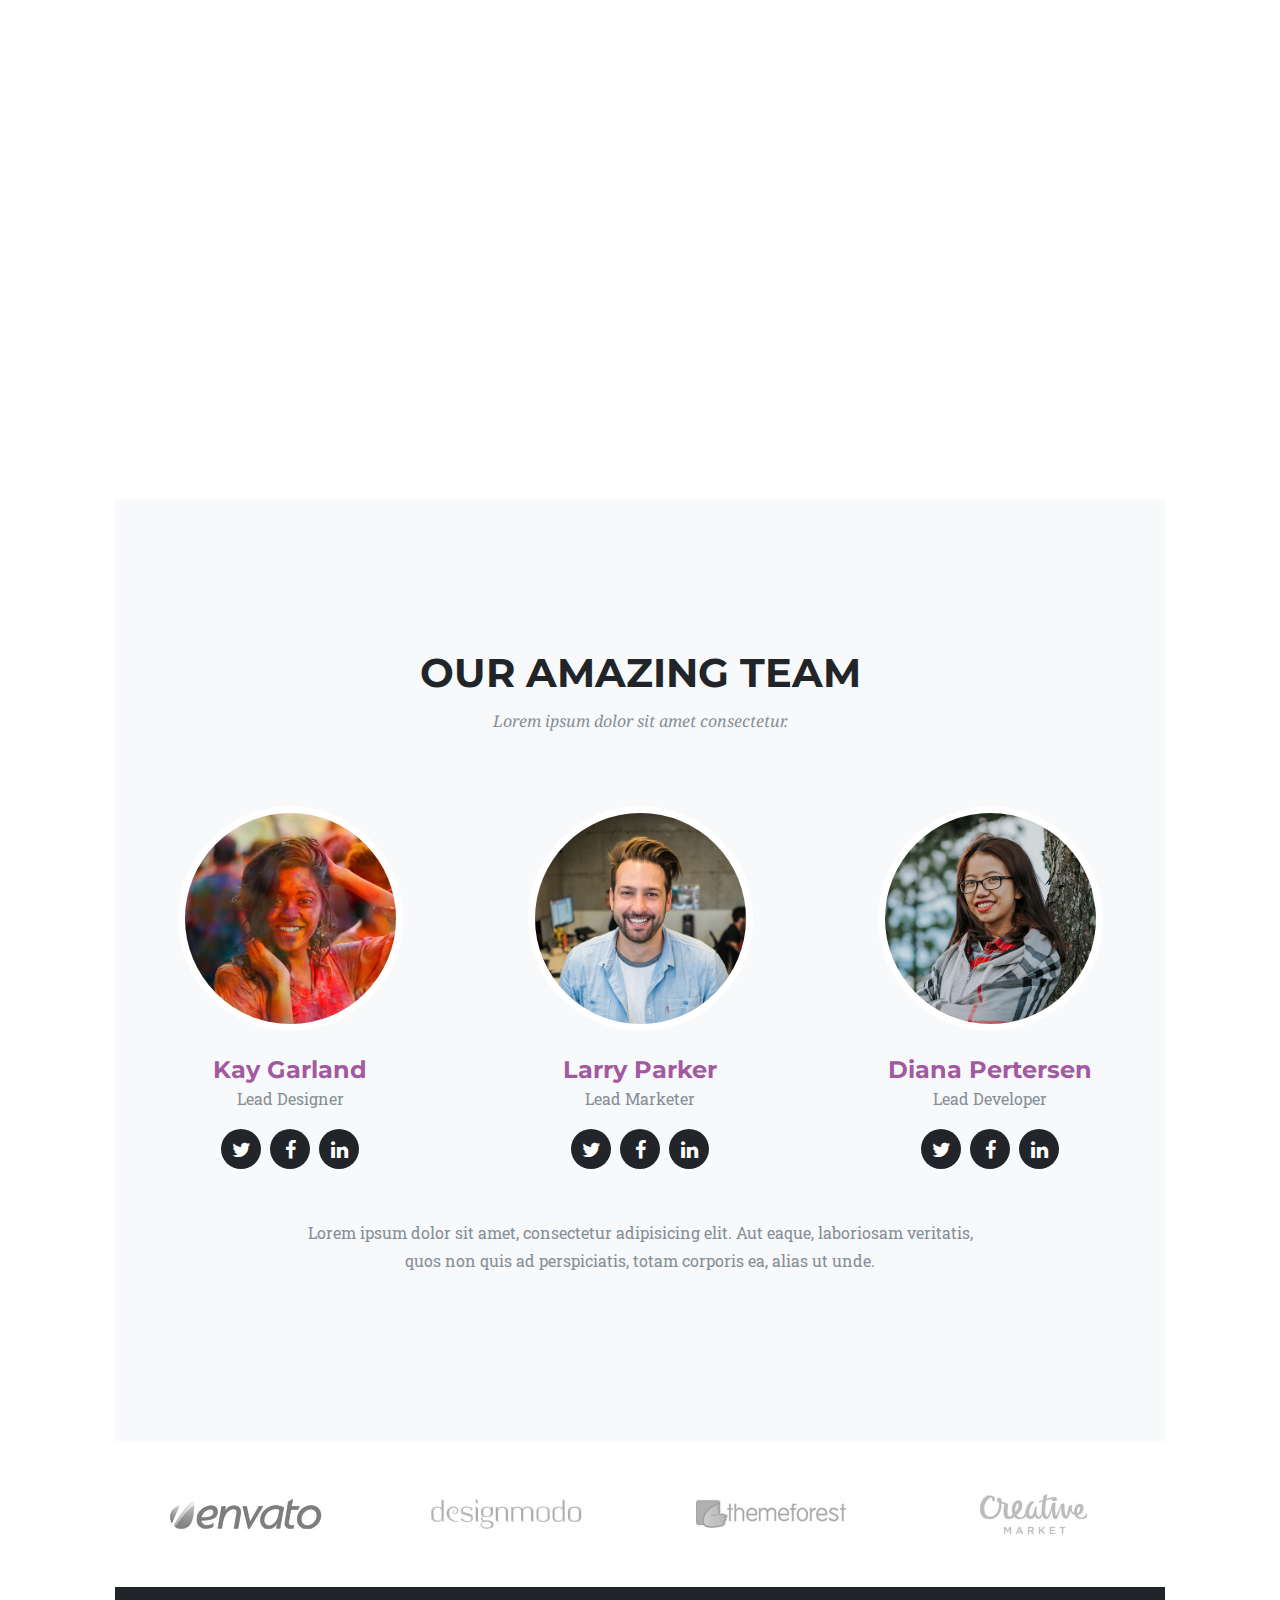
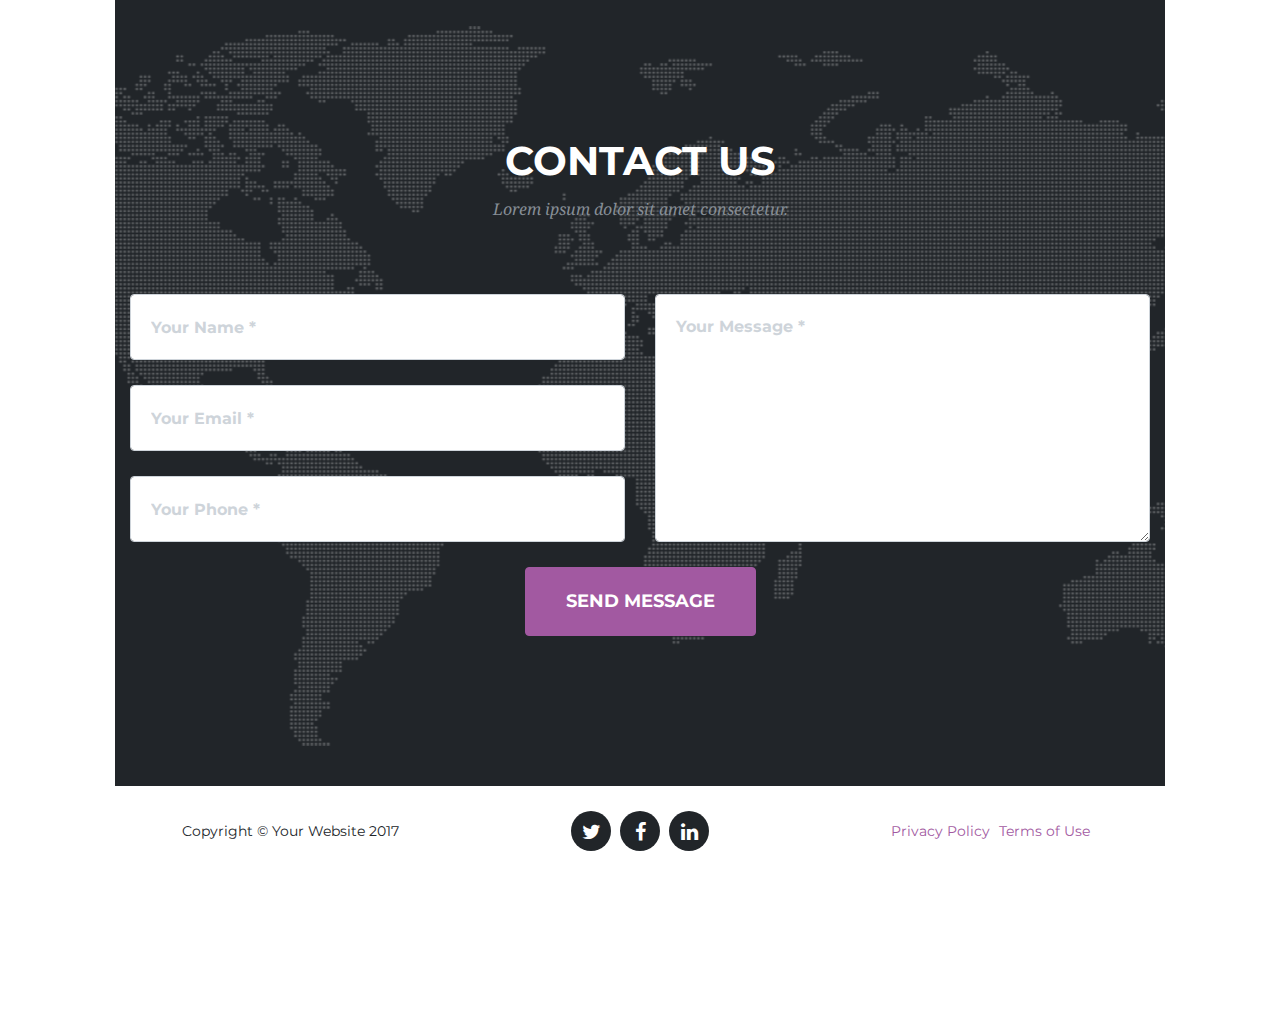
==== commit b42e6770: "Merge branch 'master' of https://github.com/marcowright/WECodeHackathaon" ====
--- a/startbootstrap-agency-gh-pages/index.html
+++ b/startbootstrap-agency-gh-pages/index.html
@@ -7,11 +7,31 @@
     <meta name="viewport" content="width=device-width, initial-scale=1, shrink-to-fit=no">
     <meta name="description" content="">
     <meta name="author" content="">
-
+	
+	<!--inserted video-->
+	
+	<meta http-equiv="X-UA-Compatible" content="IE=edge">
+	<!--<meta name="viewport" content="width=device-width, initial-scale=1">-->
+	
+	<!--<style type="text/css">
+	.bs-example{
+    	margin: 20px;
+    }
+	</style>-->
+
+<<<<<<< HEAD
+    <title>Mothers Milk Bank</title>
+=======
     <title>Northwest Mothers Milk Bank</title>
+>>>>>>> 5f5fa88592a886cd91df5ab79dbb789e38b2fa00
 
     <!-- Bootstrap core CSS -->
     <link href="vendor/bootstrap/css/bootstrap.min.css" rel="stylesheet">
+	
+	<!--education page stylesheet-->
+	
+	<!--<link rel= "stylesheet"
+		href="https://maxcdn.bootstrapcdn.com/bootstrap/3.3.7/css/bootstrap.min.css">-->
 
     <!-- Custom fonts for this template -->
     <link href="vendor/font-awesome/css/font-awesome.min.css" rel="stylesheet" type="text/css">
@@ -30,7 +50,11 @@
     <!-- Navigation -->
     <nav class="navbar navbar-expand-lg navbar-dark fixed-top" id="mainNav">
       <div class="container">
+<<<<<<< HEAD
+        <a class="navbar-brand js-scroll-trigger" href="#page-top">Mothers Milk Bank</a>
+=======
         <a class="navbar-brand js-scroll-trigger" href="#page-top">Northwest Mothers Milk Bank</a>
+>>>>>>> 5f5fa88592a886cd91df5ab79dbb789e38b2fa00
         <button class="navbar-toggler navbar-toggler-right" type="button" data-toggle="collapse" data-target="#navbarResponsive" aria-controls="navbarResponsive" aria-expanded="false" aria-label="Toggle navigation">
           Menu
           <i class="fa fa-bars"></i>
@@ -38,13 +62,13 @@
         <div class="collapse navbar-collapse" id="navbarResponsive">
           <ul class="navbar-nav text-uppercase ml-auto">
             <li class="nav-item">
-              <a class="nav-link js-scroll-trigger" href="#services">Services</a>
+              <a class="nav-link js-scroll-trigger" href="#donate">Donate</a>
             </li>
             <li class="nav-item">
-              <a class="nav-link js-scroll-trigger" href="#portfolio">Portfolio</a>
+              <a class="nav-link js-scroll-trigger" href="#stories">Stories</a>
             </li>
             <li class="nav-item">
-              <a class="nav-link js-scroll-trigger" href="#about">About</a>
+              <a class="nav-link js-scroll-trigger" href="#education">Education</a>
             </li>
             <li class="nav-item">
               <a class="nav-link js-scroll-trigger" href="#team">Team</a>
@@ -61,20 +85,25 @@
     <header class="masthead">
       <div class="container">
         <div class="intro-text">
-          <div class="intro-lead-in">Welcome To Our Studio!</div>
-          <div class="intro-heading text-uppercase">It's Nice To Meet You</div>
-          <a class="btn btn-primary btn-xl text-uppercase js-scroll-trigger" href="#services">Tell Me More</a>
+          <div class="intro-lead-in">Welcome To Mothers Millk Bank!</div>
+          <div class="intro-heading text-uppercase">donating breastmilk is donating love</div>
+          <a class="btn btn-primary btn-xl text-uppercase js-scroll-trigger" href="#donate">Donate</a>
         </div>
       </div>
     </header>
 
     <!-- Services -->
-    <section id="services">
+    <section id="donate">
       <div class="container">
         <div class="row">
           <div class="col-lg-12 text-center">
+<<<<<<< HEAD
+            <h2 class="section-heading text-uppercase">Donate</h2>
+            <h3 class="section-subheading text-muted">Lorem ipsum dolor sit amet consectetur.</h3>
+=======
             <h2 class="section-heading text-uppercase">DONATE</h2>
             <h3 class="section-subheading text-muted">Lacatating moms donate your milk to help nourish fragile infants.</h3>
+>>>>>>> 5f5fa88592a886cd91df5ab79dbb789e38b2fa00
           </div>
         </div>	
         <div class="row text-center">
@@ -84,7 +113,15 @@
               <i class="fa fa-circle fa-stack-2x text-primary"></i>
               <i class="fa fa-map-marker fa-stack-1x fa-inverse"></i>
             </span>
+<<<<<<< HEAD
+			
+			<a href="http://facebook.com/yourProfile">
+  <img src="imageSource" alt="my picture" height="128" width="128" />
+</a>
+            <h4 class="donate-heading">Drop Off</h4>
+=======
             <h4 class="service-heading">Drop Site</h4>
+>>>>>>> 5f5fa88592a886cd91df5ab79dbb789e38b2fa00
             <p class="text-muted">Lorem ipsum dolor sit amet, consectetur adipisicing elit. Minima maxime quam architecto quo inventore harum ex magni, dicta impedit.</p>
             </a>
           </div>
@@ -93,7 +130,11 @@
               <i class="fa fa-circle fa-stack-2x text-primary"></i>
               <i class="fa fa-truck fa-stack-1x fa-inverse"></i>
             </span>
+<<<<<<< HEAD
+            <h4 class="donate-heading">Ship</h4>
+=======
             <h4 class="service-heading">Ship</h4>
+>>>>>>> 5f5fa88592a886cd91df5ab79dbb789e38b2fa00
             <p class="text-muted">Lorem ipsum dolor sit amet, consectetur adipisicing elit. Minima maxime quam architecto quo inventore harum ex magni, dicta impedit.</p>
           </div>
           <div class="col-md-4">
@@ -101,7 +142,11 @@
               <i class="fa fa-circle fa-stack-2x text-primary"></i>
               <i class="fa fa-history fa-stack-1x fa-inverse"></i>
             </span>
+<<<<<<< HEAD
+            <h4 class="donate-heading">Donation History</h4>
+=======
             <h4 class="service-heading">Donation History</h4>
+>>>>>>> 5f5fa88592a886cd91df5ab79dbb789e38b2fa00
             <p class="text-muted">Lorem ipsum dolor sit amet, consectetur adipisicing elit. Minima maxime quam architecto quo inventore harum ex magni, dicta impedit.</p>
           </div>
         </div>
@@ -109,11 +154,11 @@
     </section>
 
     <!-- Portfolio Grid -->
-    <section class="bg-light" id="portfolio">
+    <section class="bg-light" id="stories">
       <div class="container">
         <div class="row">
           <div class="col-lg-12 text-center">
-            <h2 class="section-heading text-uppercase">Portfolio</h2>
+            <h2 class="section-heading text-uppercase">Stories</h2>
             <h3 class="section-subheading text-muted">Lorem ipsum dolor sit amet consectetur.</h3>
           </div>
         </div>
@@ -207,15 +252,136 @@
     </section>
 
     <!-- About -->
-    <section id="about">
+    <section id="education">
       <div class="container">
         <div class="row">
           <div class="col-lg-12 text-center">
-            <h2 class="section-heading text-uppercase">About</h2>
+            <h2 class="section-heading text-uppercase">Education</h2>
             <h3 class="section-subheading text-muted">Lorem ipsum dolor sit amet consectetur.</h3>
           </div>
         </div>
-        <div class="row">
+		
+		<!--Inserted Html for FAQ-->
+<div class="container">
+<div class="col-md-12">
+    <div class="tab-content panels-faq">
+      <div class="tab-pane active" id="tab1">
+        <div class="panel-group" id="help-accordion-1">
+          <div class="panel panel-default panel-help">
+            <a href="#opret-produkt" data-toggle="collapse" data-parent="#help-accordion-1">
+              <div class="panel-heading">
+                <h2>How do I edit my profile?</h2>
+              </div>
+            </a>
+            <div id="opret-produkt" class="collapse in">
+              <div class="panel-body">
+                <p>Lorem ipsum dolor sit amet, consectetur adipisicing elit. Doloribus nesciunt ut officiis accusantium quisquam minima praesentium, beatae fugit illo nobis fugiat adipisci quia distinctio repellat culpa saepe, optio aperiam est!</p>
+                <p><strong>Example: </strong>Facere, id excepturi iusto aliquid beatae delectus nemo enim, ad saepe nam et.</p>
+              </div>
+            </div>
+          </div>
+          <div class="panel panel-default panel-help">
+            <a href="#rediger-produkt" data-toggle="collapse" data-parent="#help-accordion-1">
+              <div class="panel-heading">
+                <h2>How do I upload a new profile picture?</h2>
+              </div>
+            </a>
+            <div id="rediger-produkt" class="collapse">
+              <div class="panel-body">
+                <p>Lorem ipsum dolor sit amet, consectetur adipisicing elit. Doloribus nesciunt ut officiis accusantium quisquam minima praesentium, beatae fugit illo nobis fugiat adipisci quia distinctio repellat culpa saepe, optio aperiam est!</p>
+                <p><strong>Example: </strong>Facere, id excepturi iusto aliquid beatae delectus nemo enim, ad saepe nam et.</p>
+              </div>
+            </div>
+          </div>
+          <div class="panel panel-default panel-help">
+            <a href="#ret-pris" data-toggle="collapse" data-parent="#help-accordion-1">
+              <div class="panel-heading">
+                <h2>Can I change my phone number?</h2>
+              </div>
+            </a>
+            <div id="ret-pris" class="collapse">
+              <div class="panel-body">
+                <p>Lorem ipsum dolor sit amet, consectetur adipisicing elit. Doloribus nesciunt ut officiis accusantium quisquam minima praesentium, beatae fugit illo nobis fugiat adipisci quia distinctio repellat culpa saepe, optio aperiam est!</p>
+                <p><strong>Example: </strong>Facere, id excepturi iusto aliquid beatae delectus nemo enim, ad saepe nam et.</p>
+              </div>
+            </div>
+          </div>
+          <div class="panel panel-default panel-help">
+            <a href="#slet-produkt" data-toggle="collapse" data-parent="#help-accordion-1">
+              <div class="panel-heading">
+                <h2>Where do I change my privacy settings?</h2>
+              </div>
+            </a>
+            <div id="slet-produkt" class="collapse">
+              <div class="panel-body">
+                <p>Lorem ipsum dolor sit amet, consectetur adipisicing elit. Doloribus nesciunt ut officiis accusantium quisquam minima praesentium, beatae fugit illo nobis fugiat adipisci quia distinctio repellat culpa saepe, optio aperiam est!</p>
+                <p><strong>Example: </strong>Facere, id excepturi iusto aliquid beatae delectus nemo enim, ad saepe nam et.</p>
+              </div>
+            </div>
+          </div>
+          <div class="panel panel-default panel-help">
+            <a href="#opret-kampagne" data-toggle="collapse" data-parent="#help-accordion-1">
+              <div class="panel-heading">
+                <h2>What is this?</h2>
+              </div>
+            </a>
+            <div id="opret-kampagne" class="collapse">
+              <div class="panel-body">
+                <p>Lorem ipsum dolor sit amet, consectetur adipisicing elit. Doloribus nesciunt ut officiis accusantium quisquam minima praesentium, beatae fugit illo nobis fugiat adipisci quia distinctio repellat culpa saepe, optio aperiam est!</p>
+                <p><strong>Example: </strong>Facere, id excepturi iusto aliquid beatae delectus nemo enim, ad saepe nam et.</p>
+              </div>
+            </div>
+          </div>
+        </div>
+      </div>
+      <div class="tab-pane" id="tab2">
+        <div class="panel-group" id="help-accordion-2">      
+          <div class="panel panel-default panel-help">
+            <a href="#help-three" data-toggle="collapse" data-parent="#help-accordion-2">
+              <div class="panel-heading">
+                <h2>Lorem ipsum?</h2>
+              </div>
+            </a>
+            <div id="help-three" class="collapse in">
+              <div class="panel-body">
+                <p>Lorem ipsum dolor sit amet, consectetur adipisicing elit. Doloribus nesciunt ut officiis accusantium quisquam minima praesentium, beatae fugit illo nobis fugiat adipisci quia distinctio repellat culpa saepe, optio aperiam est!</p>
+                <p><strong>Example: </strong>Facere, id excepturi iusto aliquid beatae delectus nemo enim, ad saepe nam et.</p>
+              </div>
+            </div>
+          </div>
+        </div>
+      </div>
+    </div>    
+  </div>
+</div>
+<br>
+<br>
+		
+<!--Inserted video-->
+<div class="container">
+<div class="col-md-12">
+
+<div class="bs-example">
+	<!--<div class="alert alert-info">
+        <a href="#" class="close" data-dismiss="alert">&times;</a>
+        <strong>Note!</strong> Open the output in a new blank tab (click the arrow button next to "Show Output") and resize the browser window to see how responsive videos work.
+    </div>-->
+	<h2>Video with 16:9 aspect ratio</h2>
+	<div class="embed-responsive embed-responsive-16by9">
+		<iframe class="embed-responsive-item" src="//www.youtube.com/channel/UCUZf3FN20MXoWAbsvjtrGeA"></iframe> 
+		<!--https://www.youtube.com/watch?v=uFI3oBFXM-A-->
+	</div>
+	<hr>
+	<h2>Video with 4:3 aspect ratio</h2>
+	<div class="embed-responsive embed-responsive-4by3">
+		<iframe class="embed-responsive-item" src="//www.youtube.com/embed/YE7VzlLtp-4"></iframe>
+	</div>
+</div>
+</body>
+</html>                            	
+		<!--<div class="container">
+ 
+       <!--<div class="row">
           <div class="col-lg-12">
             <ul class="timeline">
               <li>
@@ -283,7 +449,7 @@
               </li>
             </ul>
           </div>
-        </div>
+        </div>->
       </div>
     </section>
 
@@ -700,7 +866,11 @@
     <!-- Bootstrap core JavaScript -->
     <script src="vendor/jquery/jquery.min.js"></script>
     <script src="vendor/bootstrap/js/bootstrap.bundle.min.js"></script>
-
+	
+	
+	<script src="https://ajax.googleapis.com/ajax/libs/jquery/1.12.4/jquery.min.js"></script>
+	<script src="https://maxcdn.bootstrapcdn.com/bootstrap/3.3.7/js/bootstrap.min.js"></script>
+	
     <!-- Plugin JavaScript -->
     <script src="vendor/jquery-easing/jquery.easing.min.js"></script>
 
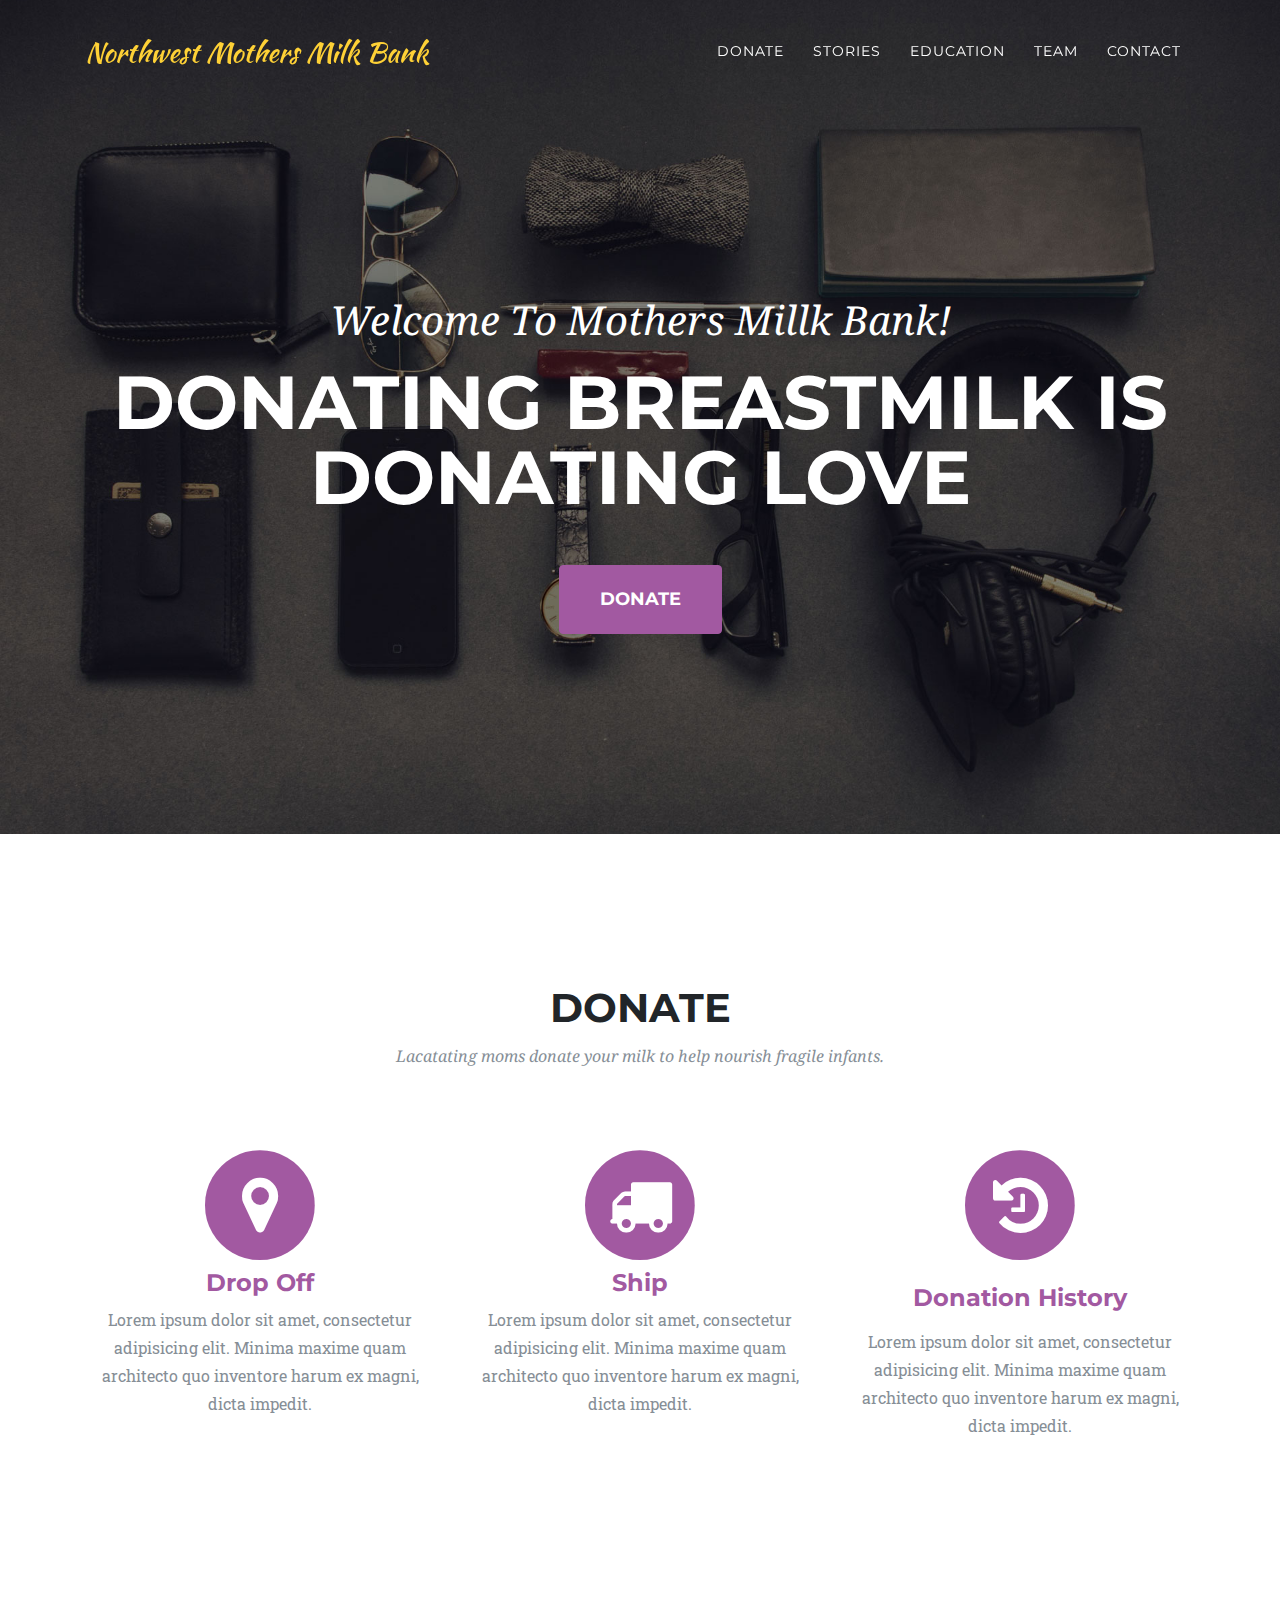
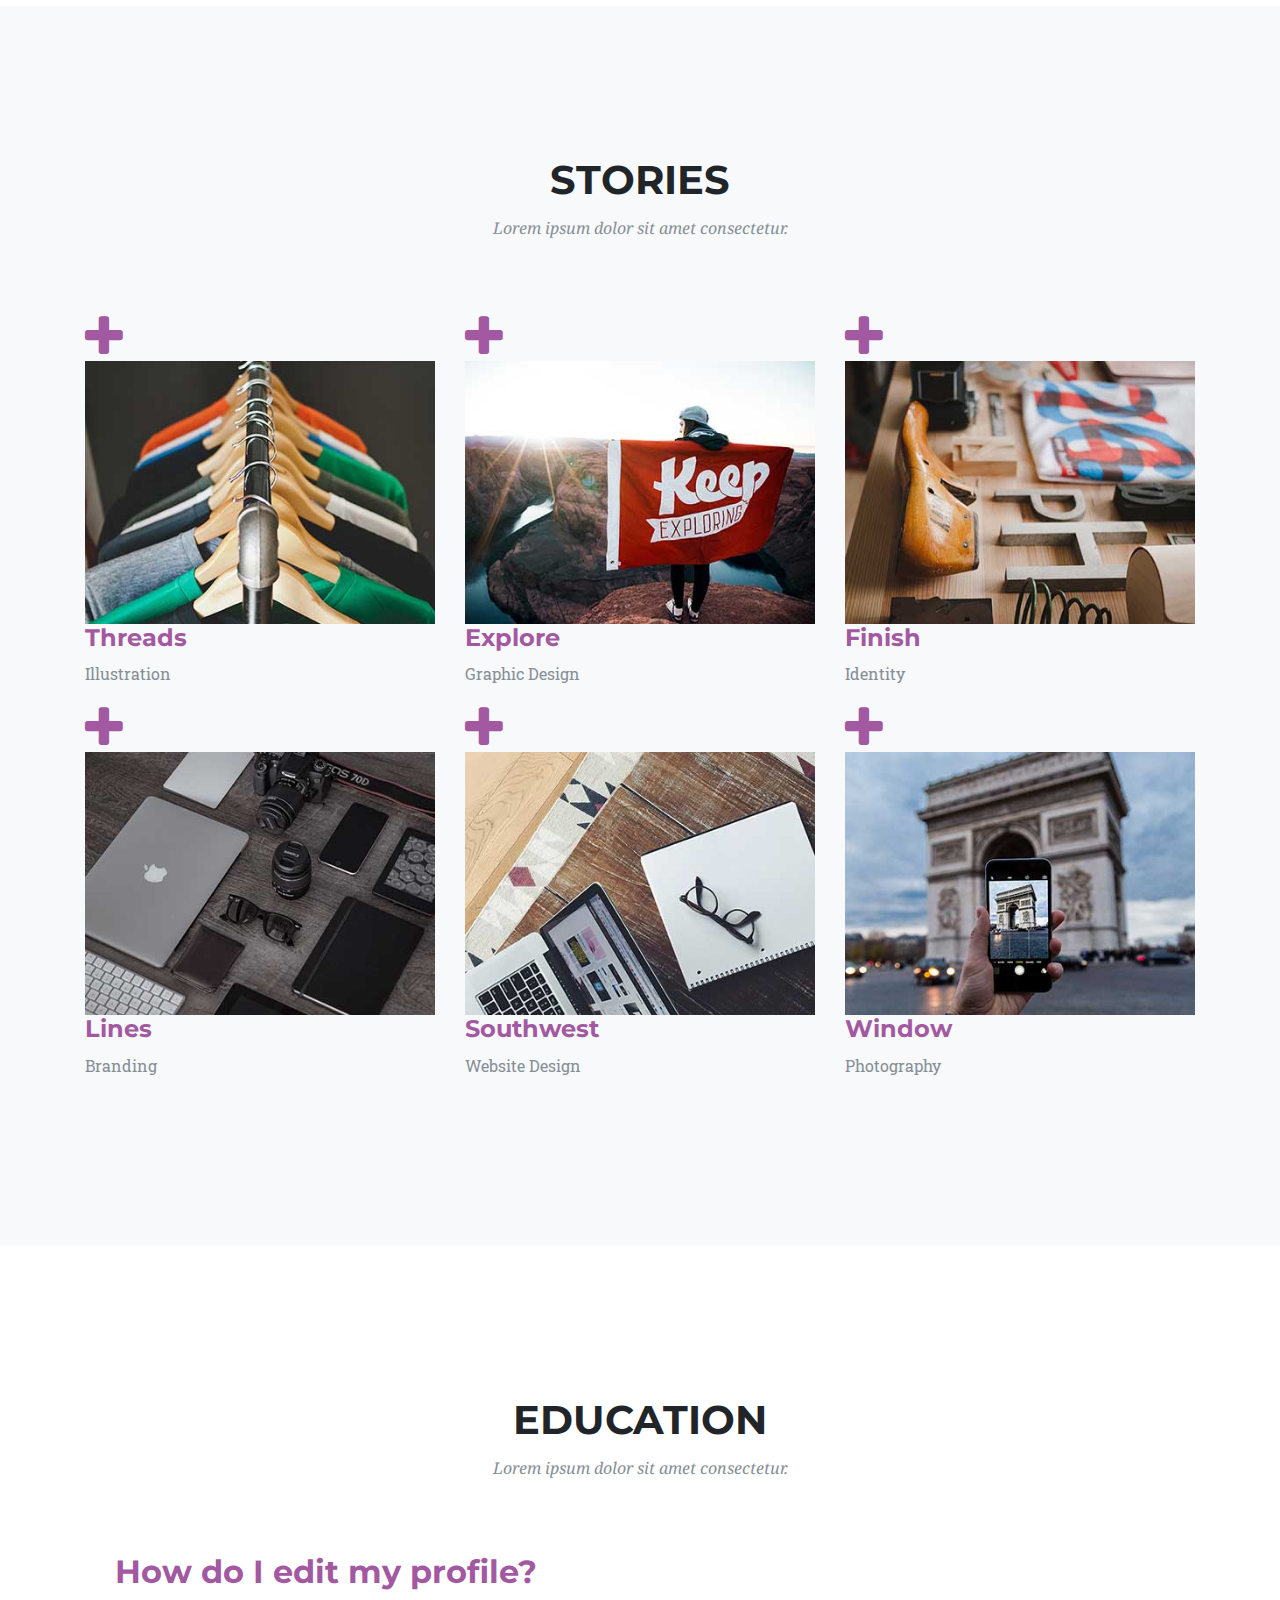
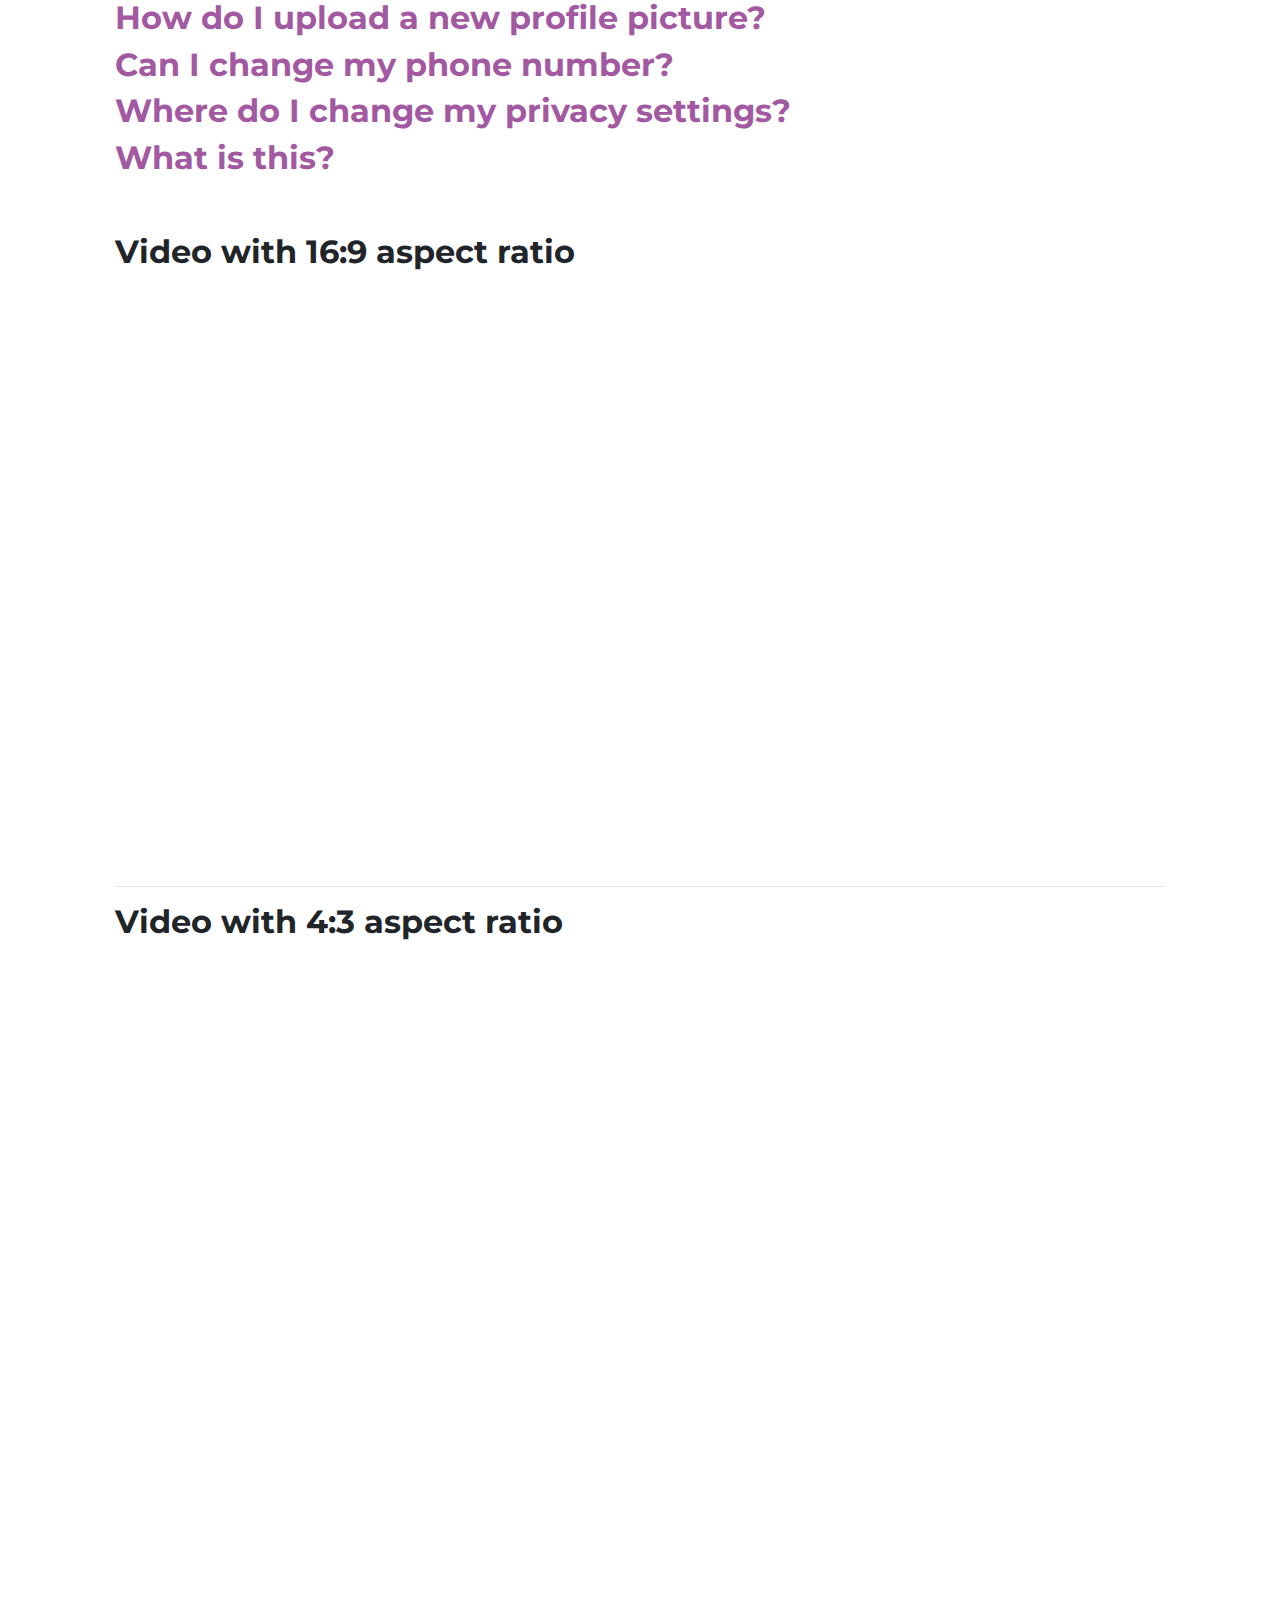
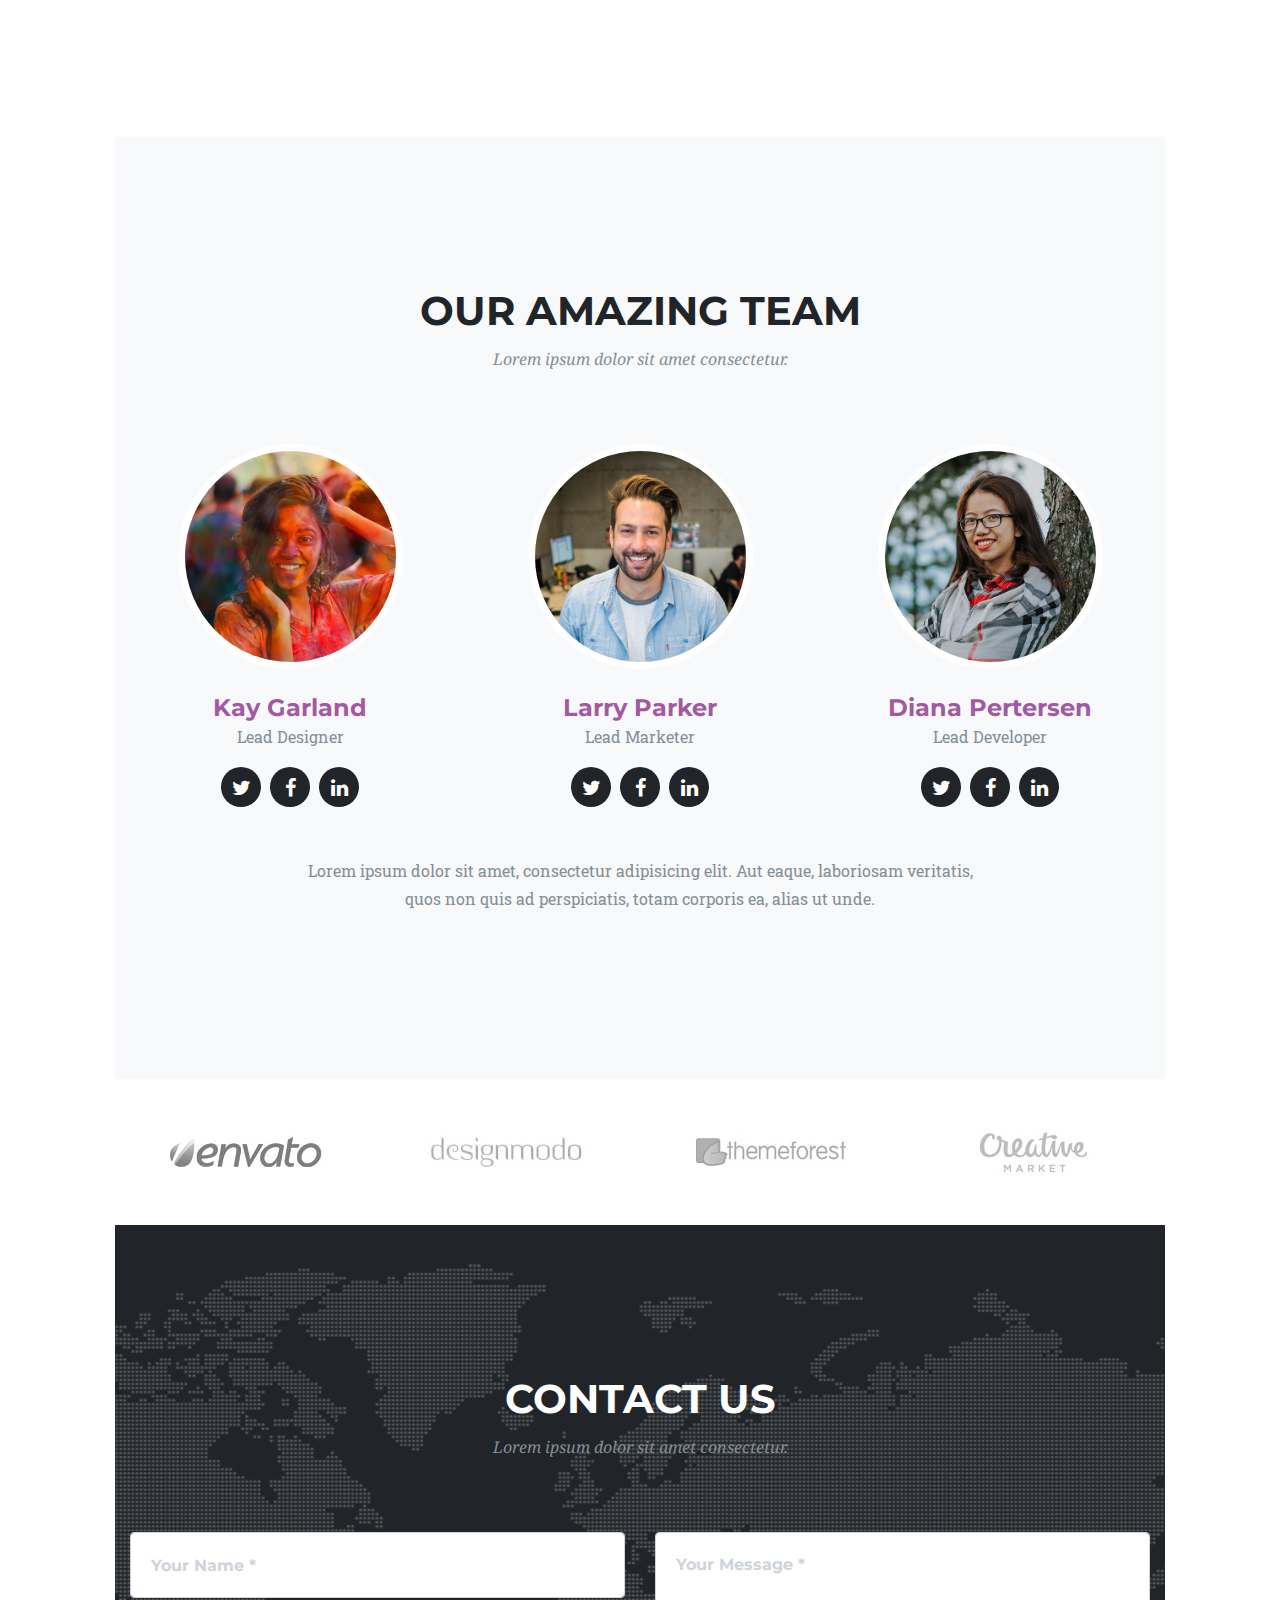
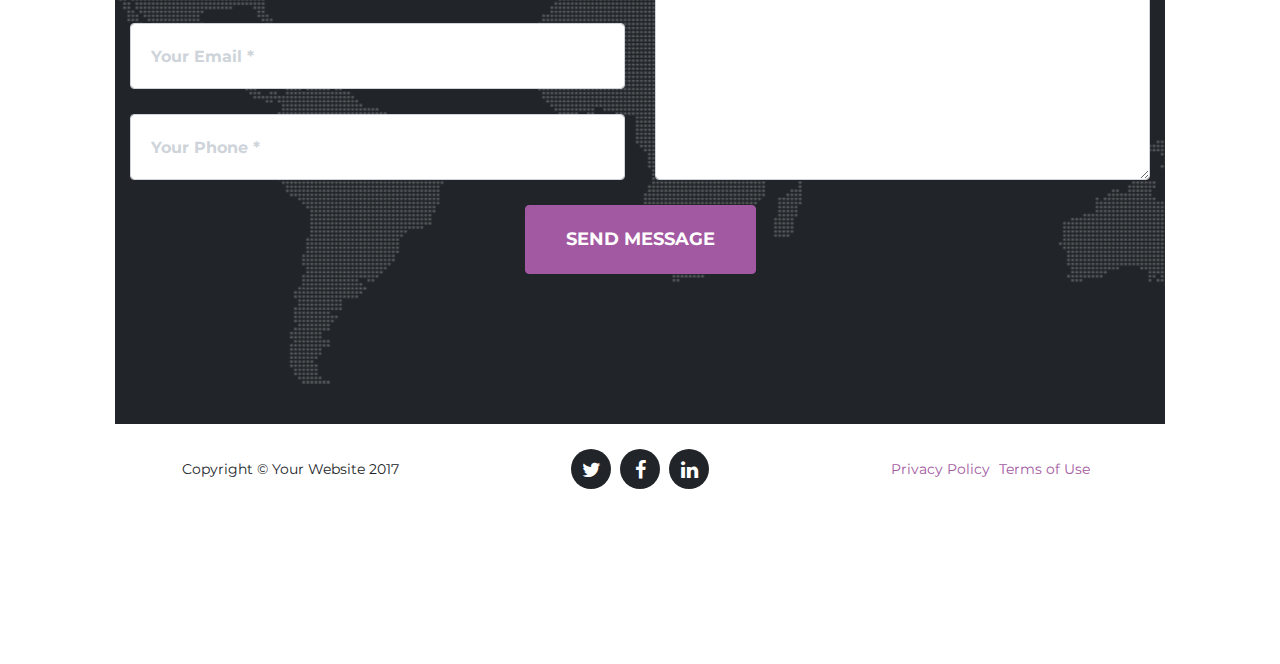
==== commit c190b791: "Normal update" ====
--- a/startbootstrap-agency-gh-pages/index.html
+++ b/startbootstrap-agency-gh-pages/index.html
@@ -19,11 +19,7 @@
     }
 	</style>-->
 
-<<<<<<< HEAD
-    <title>Mothers Milk Bank</title>
-=======
     <title>Northwest Mothers Milk Bank</title>
->>>>>>> 5f5fa88592a886cd91df5ab79dbb789e38b2fa00
 
     <!-- Bootstrap core CSS -->
     <link href="vendor/bootstrap/css/bootstrap.min.css" rel="stylesheet">
@@ -50,11 +46,9 @@
     <!-- Navigation -->
     <nav class="navbar navbar-expand-lg navbar-dark fixed-top" id="mainNav">
       <div class="container">
-<<<<<<< HEAD
-        <a class="navbar-brand js-scroll-trigger" href="#page-top">Mothers Milk Bank</a>
-=======
+
         <a class="navbar-brand js-scroll-trigger" href="#page-top">Northwest Mothers Milk Bank</a>
->>>>>>> 5f5fa88592a886cd91df5ab79dbb789e38b2fa00
+
         <button class="navbar-toggler navbar-toggler-right" type="button" data-toggle="collapse" data-target="#navbarResponsive" aria-controls="navbarResponsive" aria-expanded="false" aria-label="Toggle navigation">
           Menu
           <i class="fa fa-bars"></i>
@@ -97,13 +91,8 @@
       <div class="container">
         <div class="row">
           <div class="col-lg-12 text-center">
-<<<<<<< HEAD
-            <h2 class="section-heading text-uppercase">Donate</h2>
-            <h3 class="section-subheading text-muted">Lorem ipsum dolor sit amet consectetur.</h3>
-=======
             <h2 class="section-heading text-uppercase">DONATE</h2>
             <h3 class="section-subheading text-muted">Lacatating moms donate your milk to help nourish fragile infants.</h3>
->>>>>>> 5f5fa88592a886cd91df5ab79dbb789e38b2fa00
           </div>
         </div>	
         <div class="row text-center">
@@ -113,15 +102,8 @@
               <i class="fa fa-circle fa-stack-2x text-primary"></i>
               <i class="fa fa-map-marker fa-stack-1x fa-inverse"></i>
             </span>
-<<<<<<< HEAD
 			
-			<a href="http://facebook.com/yourProfile">
-  <img src="imageSource" alt="my picture" height="128" width="128" />
-</a>
             <h4 class="donate-heading">Drop Off</h4>
-=======
-            <h4 class="service-heading">Drop Site</h4>
->>>>>>> 5f5fa88592a886cd91df5ab79dbb789e38b2fa00
             <p class="text-muted">Lorem ipsum dolor sit amet, consectetur adipisicing elit. Minima maxime quam architecto quo inventore harum ex magni, dicta impedit.</p>
             </a>
           </div>
@@ -130,11 +112,7 @@
               <i class="fa fa-circle fa-stack-2x text-primary"></i>
               <i class="fa fa-truck fa-stack-1x fa-inverse"></i>
             </span>
-<<<<<<< HEAD
             <h4 class="donate-heading">Ship</h4>
-=======
-            <h4 class="service-heading">Ship</h4>
->>>>>>> 5f5fa88592a886cd91df5ab79dbb789e38b2fa00
             <p class="text-muted">Lorem ipsum dolor sit amet, consectetur adipisicing elit. Minima maxime quam architecto quo inventore harum ex magni, dicta impedit.</p>
           </div>
           <div class="col-md-4">
@@ -142,11 +120,7 @@
               <i class="fa fa-circle fa-stack-2x text-primary"></i>
               <i class="fa fa-history fa-stack-1x fa-inverse"></i>
             </span>
-<<<<<<< HEAD
-            <h4 class="donate-heading">Donation History</h4>
-=======
             <h4 class="service-heading">Donation History</h4>
->>>>>>> 5f5fa88592a886cd91df5ab79dbb789e38b2fa00
             <p class="text-muted">Lorem ipsum dolor sit amet, consectetur adipisicing elit. Minima maxime quam architecto quo inventore harum ex magni, dicta impedit.</p>
           </div>
         </div>
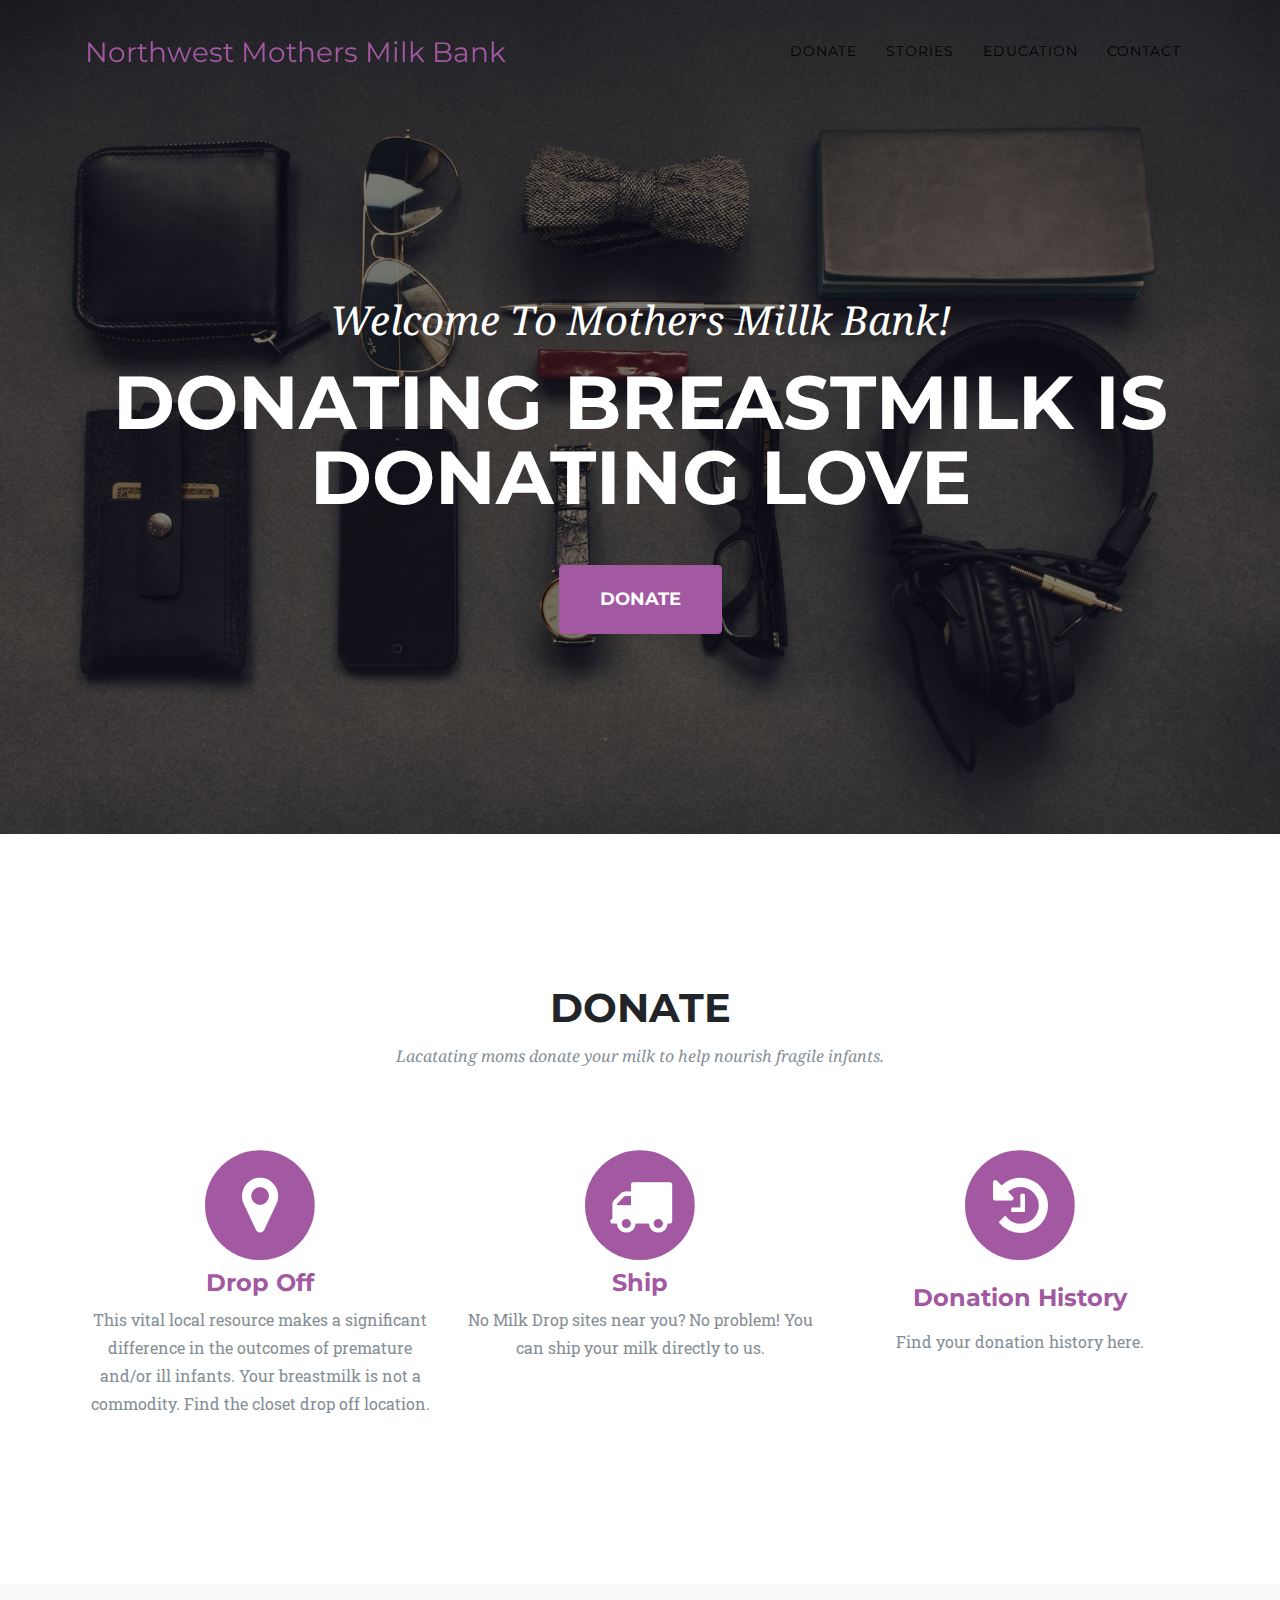
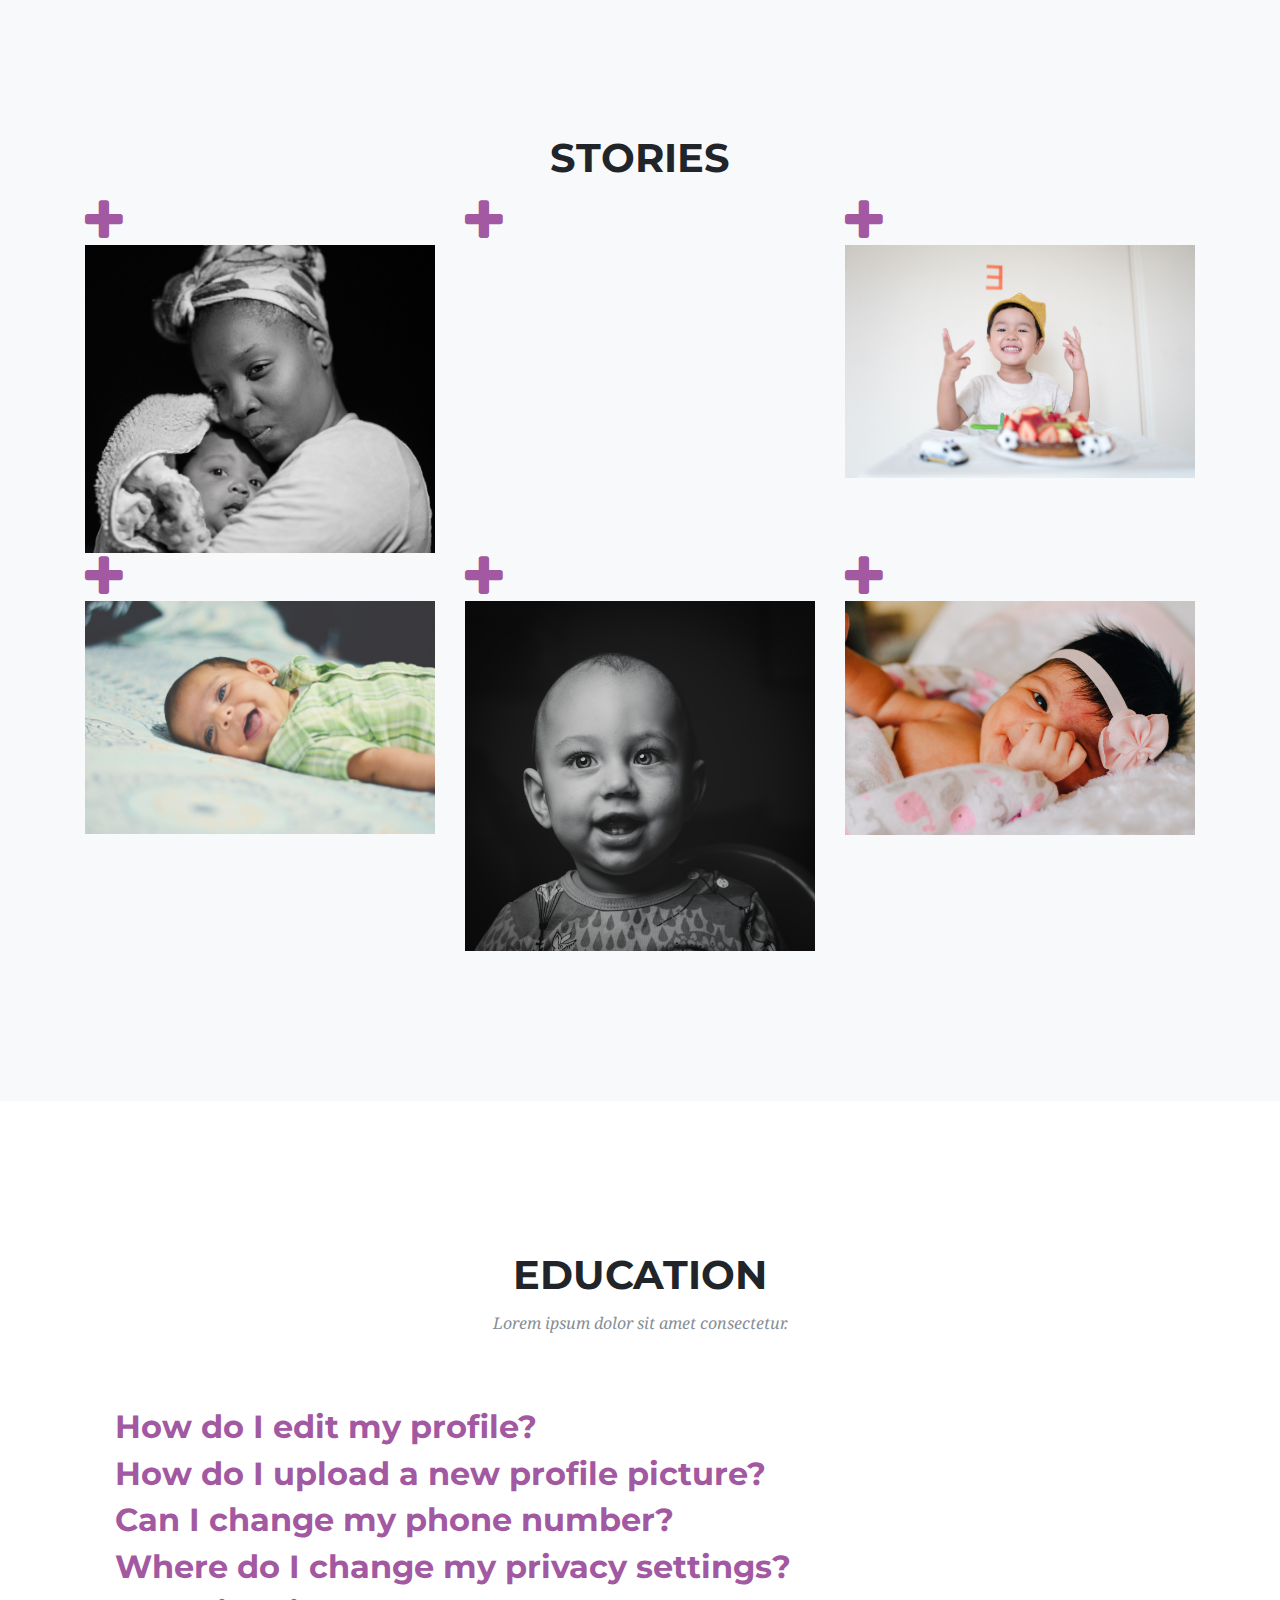
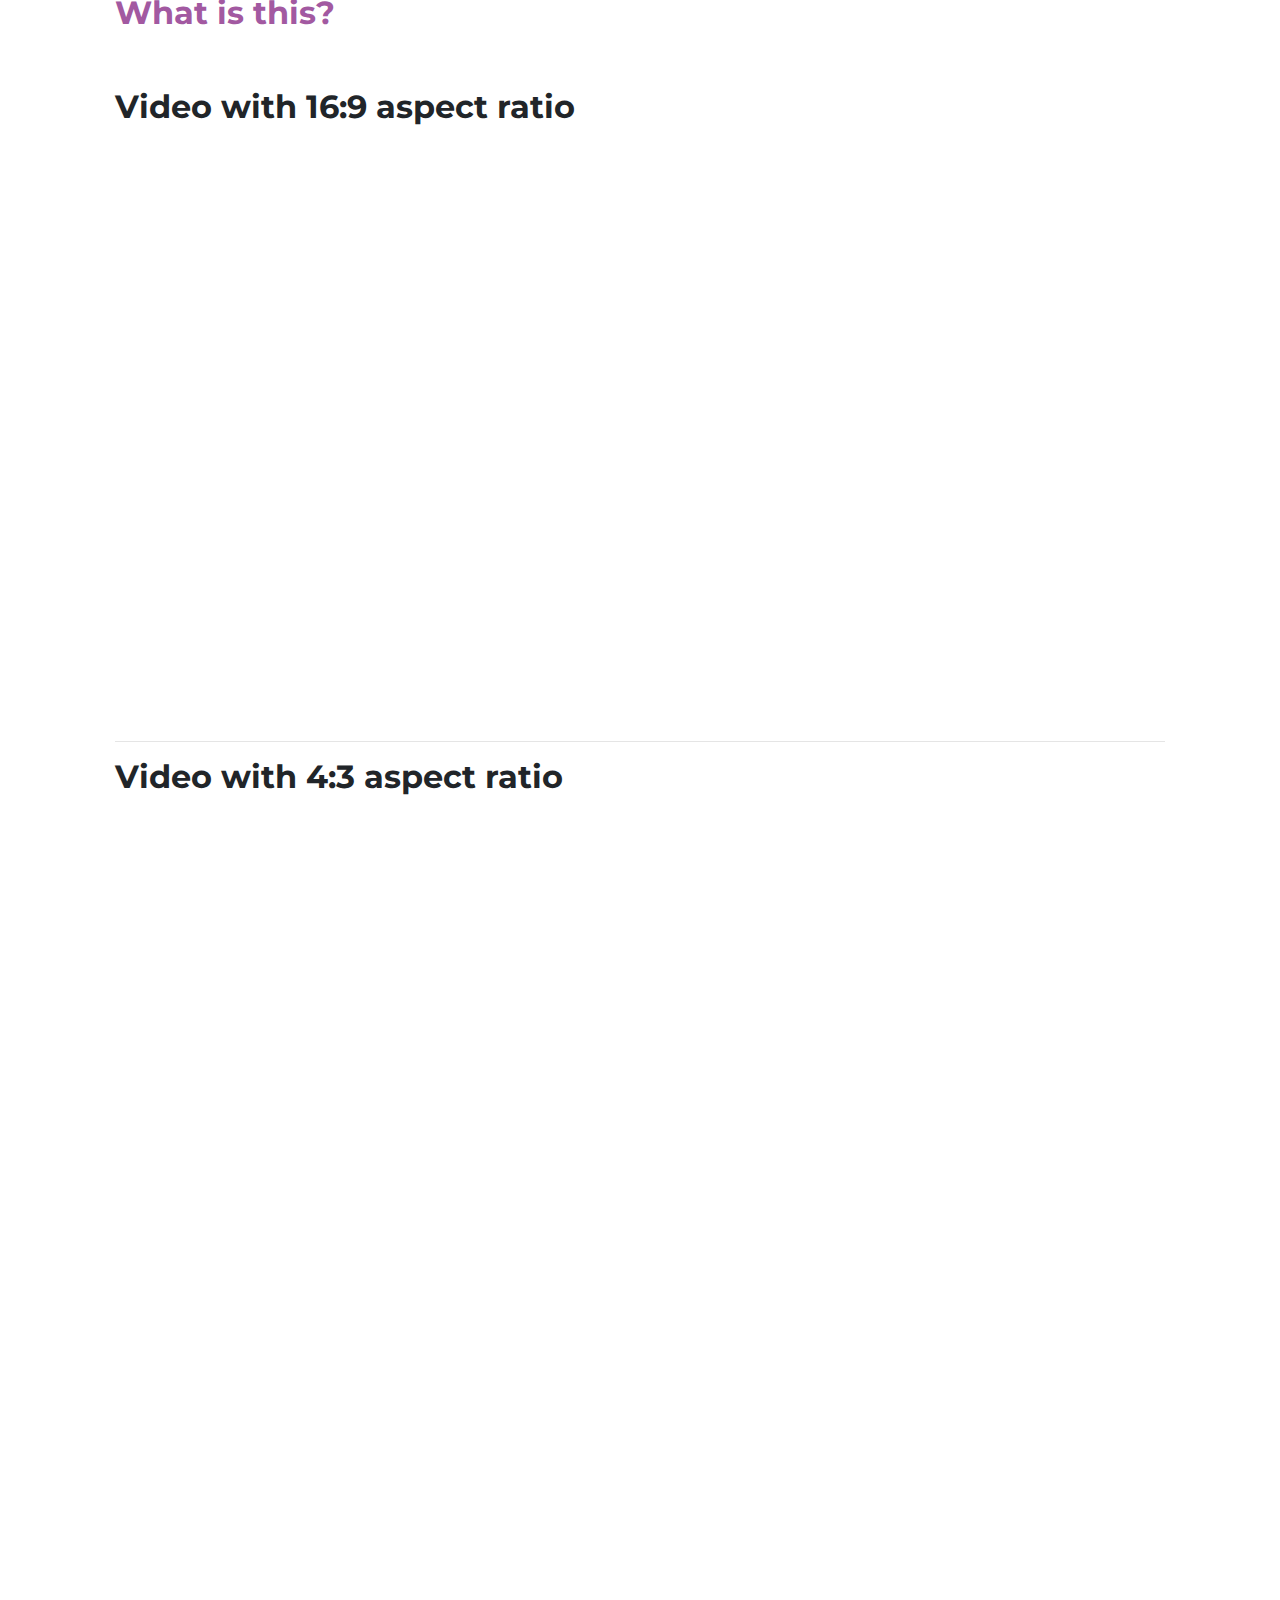
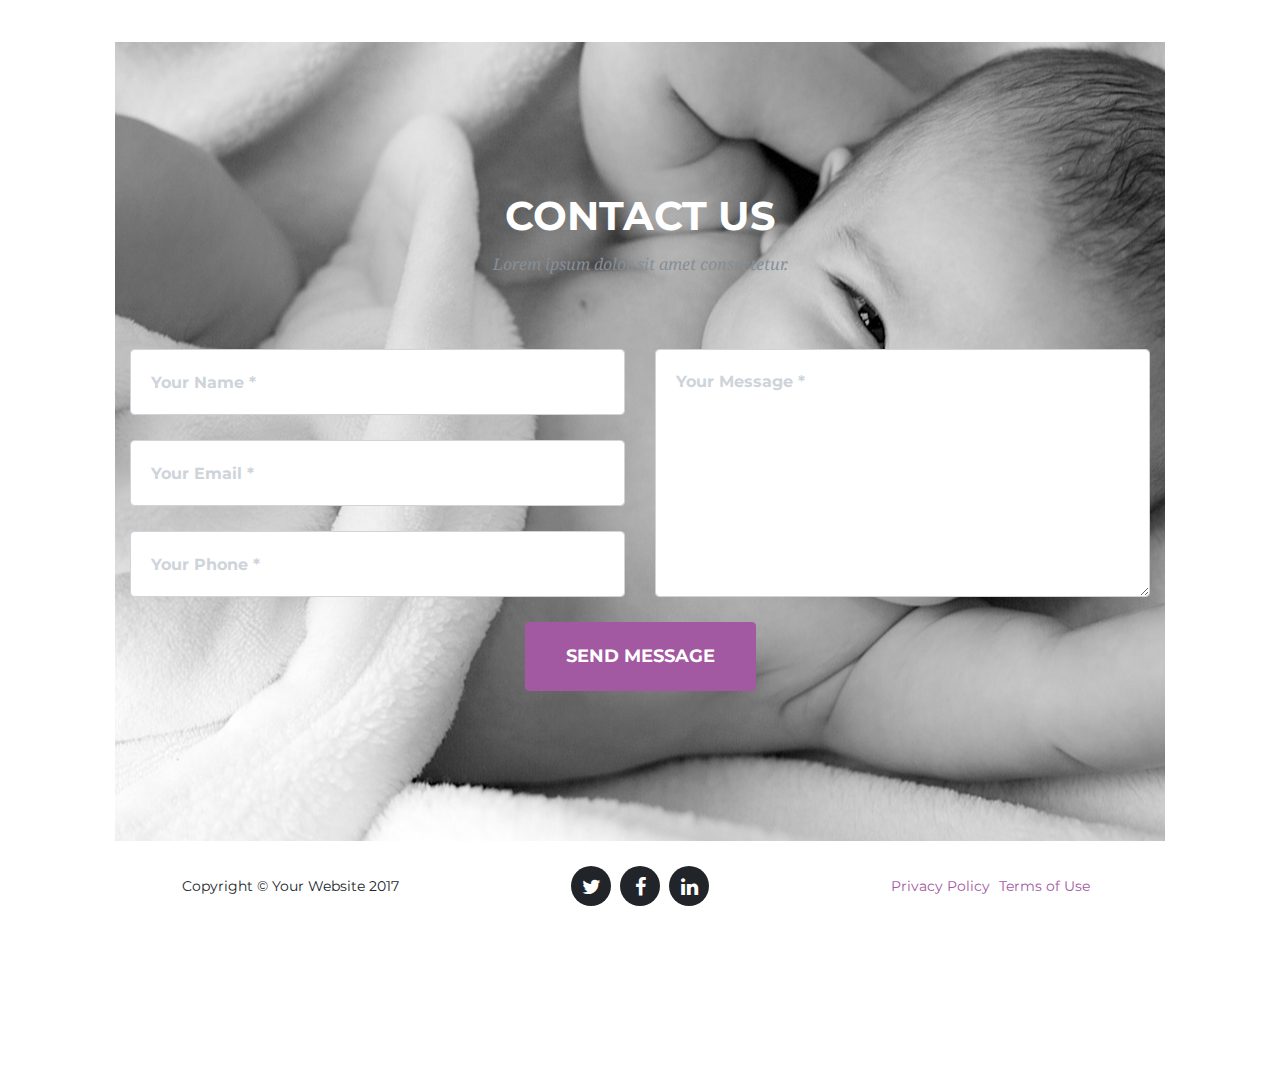
==== commit d240c07b: "CSS updates preceding presentation" ====
--- a/startbootstrap-agency-gh-pages/index.html
+++ b/startbootstrap-agency-gh-pages/index.html
@@ -65,9 +65,6 @@
               <a class="nav-link js-scroll-trigger" href="#education">Education</a>
             </li>
             <li class="nav-item">
-              <a class="nav-link js-scroll-trigger" href="#team">Team</a>
-            </li>
-            <li class="nav-item">
               <a class="nav-link js-scroll-trigger" href="#contact">Contact</a>
             </li>
           </ul>
@@ -97,23 +94,26 @@
         </div>	
         <div class="row text-center">
           <div class="col-md-4">
-          	<a href="https://batchgeo.com/map/b70200733c9a7adab489a0272c698c1d"> 
+          	<a href="https://www.donatemilk.org/milk-drops"> 
             <span class="fa-stack fa-4x">
               <i class="fa fa-circle fa-stack-2x text-primary"></i>
               <i class="fa fa-map-marker fa-stack-1x fa-inverse"></i>
             </span>
 			
             <h4 class="donate-heading">Drop Off</h4>
-            <p class="text-muted">Lorem ipsum dolor sit amet, consectetur adipisicing elit. Minima maxime quam architecto quo inventore harum ex magni, dicta impedit.</p>
-            </a>
-          </div>
+            <p class="text-muted">This vital local resource makes a significant difference in the outcomes of premature and/or ill infants. Your breastmilk is not a commodity. Find the closet drop off location.</p>
+            </a>
+          </div>
+
           <div class="col-md-4">
+          	<a href="https://form.jotform.com/62006102272136">
             <span class="fa-stack fa-4x">
               <i class="fa fa-circle fa-stack-2x text-primary"></i>
               <i class="fa fa-truck fa-stack-1x fa-inverse"></i>
             </span>
             <h4 class="donate-heading">Ship</h4>
-            <p class="text-muted">Lorem ipsum dolor sit amet, consectetur adipisicing elit. Minima maxime quam architecto quo inventore harum ex magni, dicta impedit.</p>
+            <p class="text-muted">No Milk Drop sites near you? No problem! You can ship your milk directly to us.</p>
+            </a>
           </div>
           <div class="col-md-4">
             <span class="fa-stack fa-4x">
@@ -121,7 +121,7 @@
               <i class="fa fa-history fa-stack-1x fa-inverse"></i>
             </span>
             <h4 class="service-heading">Donation History</h4>
-            <p class="text-muted">Lorem ipsum dolor sit amet, consectetur adipisicing elit. Minima maxime quam architecto quo inventore harum ex magni, dicta impedit.</p>
+            <p class="text-muted">Find your donation history here.</p>
           </div>
         </div>
       </div>
@@ -133,7 +133,6 @@
         <div class="row">
           <div class="col-lg-12 text-center">
             <h2 class="section-heading text-uppercase">Stories</h2>
-            <h3 class="section-subheading text-muted">Lorem ipsum dolor sit amet consectetur.</h3>
           </div>
         </div>
         <div class="row">
@@ -144,11 +143,10 @@
                   <i class="fa fa-plus fa-3x"></i>
                 </div>
               </div>
-              <img class="img-fluid" src="img/portfolio/01-thumbnail.jpg" alt="">
+              <img class="img-fluid" src="img/portfolio/andrae-ricketts-368209.jpg" alt="">
             </a>
             <div class="portfolio-caption">
-              <h4>Threads</h4>
-              <p class="text-muted">Illustration</p>
+           
             </div>
           </div>
           <div class="col-md-4 col-sm-6 portfolio-item">
@@ -158,11 +156,10 @@
                   <i class="fa fa-plus fa-3x"></i>
                 </div>
               </div>
-              <img class="img-fluid" src="img/portfolio/02-thumbnail.jpg" alt="">
+              <img class="img-fluid" src="img/portfolio/edward-cisneros-415590.jpg" alt="">
             </a>
             <div class="portfolio-caption">
-              <h4>Explore</h4>
-              <p class="text-muted">Graphic Design</p>
+             
             </div>
           </div>
           <div class="col-md-4 col-sm-6 portfolio-item">
@@ -172,11 +169,10 @@
                   <i class="fa fa-plus fa-3x"></i>
                 </div>
               </div>
-              <img class="img-fluid" src="img/portfolio/03-thumbnail.jpg" alt="">
+              <img class="img-fluid" src="img/portfolio/kazuend-333302.jpg" alt="">
             </a>
             <div class="portfolio-caption">
-              <h4>Finish</h4>
-              <p class="text-muted">Identity</p>
+              
             </div>
           </div>
           <div class="col-md-4 col-sm-6 portfolio-item">
@@ -186,11 +182,10 @@
                   <i class="fa fa-plus fa-3x"></i>
                 </div>
               </div>
-              <img class="img-fluid" src="img/portfolio/04-thumbnail.jpg" alt="">
+              <img class="img-fluid" src="img/portfolio/feliphe-schiarolli-420093.jpg" alt="">
             </a>
             <div class="portfolio-caption">
-              <h4>Lines</h4>
-              <p class="text-muted">Branding</p>
+              
             </div>
           </div>
           <div class="col-md-4 col-sm-6 portfolio-item">
@@ -200,11 +195,10 @@
                   <i class="fa fa-plus fa-3x"></i>
                 </div>
               </div>
-              <img class="img-fluid" src="img/portfolio/05-thumbnail.jpg" alt="">
+              <img class="img-fluid" src="img/portfolio/janko-ferlic-197059.jpg" alt="">
             </a>
             <div class="portfolio-caption">
-              <h4>Southwest</h4>
-              <p class="text-muted">Website Design</p>
+              
             </div>
           </div>
           <div class="col-md-4 col-sm-6 portfolio-item">
@@ -214,11 +208,10 @@
                   <i class="fa fa-plus fa-3x"></i>
                 </div>
               </div>
-              <img class="img-fluid" src="img/portfolio/06-thumbnail.jpg" alt="">
+              <img class="img-fluid" src="img/portfolio/omar-lopez-440440.jpg" alt="">
             </a>
             <div class="portfolio-caption">
-              <h4>Window</h4>
-              <p class="text-muted">Photography</p>
+             
             </div>
           </div>
         </div>
@@ -427,125 +420,6 @@
       </div>
     </section>
 
-    <!-- Team -->
-    <section class="bg-light" id="team">
-      <div class="container">
-        <div class="row">
-          <div class="col-lg-12 text-center">
-            <h2 class="section-heading text-uppercase">Our Amazing Team</h2>
-            <h3 class="section-subheading text-muted">Lorem ipsum dolor sit amet consectetur.</h3>
-          </div>
-        </div>
-        <div class="row">
-          <div class="col-sm-4">
-            <div class="team-member">
-              <img class="mx-auto rounded-circle" src="img/team/1.jpg" alt="">
-              <h4>Kay Garland</h4>
-              <p class="text-muted">Lead Designer</p>
-              <ul class="list-inline social-buttons">
-                <li class="list-inline-item">
-                  <a href="#">
-                    <i class="fa fa-twitter"></i>
-                  </a>
-                </li>
-                <li class="list-inline-item">
-                  <a href="#">
-                    <i class="fa fa-facebook"></i>
-                  </a>
-                </li>
-                <li class="list-inline-item">
-                  <a href="#">
-                    <i class="fa fa-linkedin"></i>
-                  </a>
-                </li>
-              </ul>
-            </div>
-          </div>
-          <div class="col-sm-4">
-            <div class="team-member">
-              <img class="mx-auto rounded-circle" src="img/team/2.jpg" alt="">
-              <h4>Larry Parker</h4>
-              <p class="text-muted">Lead Marketer</p>
-              <ul class="list-inline social-buttons">
-                <li class="list-inline-item">
-                  <a href="#">
-                    <i class="fa fa-twitter"></i>
-                  </a>
-                </li>
-                <li class="list-inline-item">
-                  <a href="#">
-                    <i class="fa fa-facebook"></i>
-                  </a>
-                </li>
-                <li class="list-inline-item">
-                  <a href="#">
-                    <i class="fa fa-linkedin"></i>
-                  </a>
-                </li>
-              </ul>
-            </div>
-          </div>
-          <div class="col-sm-4">
-            <div class="team-member">
-              <img class="mx-auto rounded-circle" src="img/team/3.jpg" alt="">
-              <h4>Diana Pertersen</h4>
-              <p class="text-muted">Lead Developer</p>
-              <ul class="list-inline social-buttons">
-                <li class="list-inline-item">
-                  <a href="#">
-                    <i class="fa fa-twitter"></i>
-                  </a>
-                </li>
-                <li class="list-inline-item">
-                  <a href="#">
-                    <i class="fa fa-facebook"></i>
-                  </a>
-                </li>
-                <li class="list-inline-item">
-                  <a href="#">
-                    <i class="fa fa-linkedin"></i>
-                  </a>
-                </li>
-              </ul>
-            </div>
-          </div>
-        </div>
-        <div class="row">
-          <div class="col-lg-8 mx-auto text-center">
-            <p class="large text-muted">Lorem ipsum dolor sit amet, consectetur adipisicing elit. Aut eaque, laboriosam veritatis, quos non quis ad perspiciatis, totam corporis ea, alias ut unde.</p>
-          </div>
-        </div>
-      </div>
-    </section>
-
-    <!-- Clients -->
-    <section class="py-5">
-      <div class="container">
-        <div class="row">
-          <div class="col-md-3 col-sm-6">
-            <a href="#">
-              <img class="img-fluid d-block mx-auto" src="img/logos/envato.jpg" alt="">
-            </a>
-          </div>
-          <div class="col-md-3 col-sm-6">
-            <a href="#">
-              <img class="img-fluid d-block mx-auto" src="img/logos/designmodo.jpg" alt="">
-            </a>
-          </div>
-          <div class="col-md-3 col-sm-6">
-            <a href="#">
-              <img class="img-fluid d-block mx-auto" src="img/logos/themeforest.jpg" alt="">
-            </a>
-          </div>
-          <div class="col-md-3 col-sm-6">
-            <a href="#">
-              <img class="img-fluid d-block mx-auto" src="img/logos/creative-market.jpg" alt="">
-            </a>
-          </div>
-        </div>
-      </div>
-    </section>
-
     <!-- Contact -->
     <section id="contact">
       <div class="container">
--- a/startbootstrap-agency-gh-pages/css/agency.css
+++ b/startbootstrap-agency-gh-pages/css/agency.css
@@ -68,7 +68,7 @@
     box-shadow: 0 0 0 0.2rem rgba(254, 209, 55, 0.5) !important; }
 
 ::-moz-selection {
-  background: #fed136;
+  background: #a259a1;
   text-shadow: none; }
 
 ::selection {
@@ -85,7 +85,7 @@
   -webkit-tap-highlight-color: #B065A2; }
 
 #mainNav {
-  background-color: #212529; }
+  background-color: whitesmoke; }
   #mainNav .navbar-toggler {
     font-size: 12px;
     right: 0;
@@ -96,8 +96,8 @@
     background-color: #A259A1;
     font-family: 'Montserrat', 'Helvetica Neue', Helvetica, Arial, sans-serif; }
   #mainNav .navbar-brand {
-    color: #fed136;
-    font-family: 'Kaushan Script', 'Helvetica Neue', Helvetica, Arial, cursive; }
+    color: #a259a1;
+    font-family: 'Montserrat', 'Helvetica Neue', Helvetica, Arial, cursive; }
     #mainNav .navbar-brand.active, #mainNav .navbar-brand:active, #mainNav .navbar-brand:focus, #mainNav .navbar-brand:hover {
       color: #fec503; }
   #mainNav .navbar-nav .nav-item .nav-link {
@@ -105,10 +105,10 @@
     font-weight: 400;
     padding: 0.75em 0;
     letter-spacing: 1px;
-    color: white;
+    color: black;
     font-family: 'Montserrat', 'Helvetica Neue', Helvetica, Arial, sans-serif; }
     #mainNav .navbar-nav .nav-item .nav-link.active, #mainNav .navbar-nav .nav-item .nav-link:hover {
-      color: #fed136; }
+      color: #a259a1; }
 
 @media (min-width: 992px) {
   #mainNav {
@@ -344,7 +344,7 @@
       color: white;
       border: 7px solid #e9ecef;
       border-radius: 100%;
-      background-color: #fed136; }
+      background-color: #a259a1; }
       .timeline > li .timeline-image h4 {
         font-size: 10px;
         line-height: 14px;
@@ -444,6 +444,7 @@
     margin-top: 0; }
 
 section#contact {
+  margin-top: 50px;
   background-color: #212529;
   background-image: url("../img/map-image.png");
   background-repeat: no-repeat;
@@ -460,7 +461,7 @@
     section#contact .form-group textarea.form-control {
       height: 248px; }
   section#contact .form-control:focus {
-    border-color: #fed136;
+    border-color: #a259a1;
     box-shadow: none; }
   section#contact ::-webkit-input-placeholder {
     font-weight: 700;
@@ -512,4 +513,4 @@
     outline: none;
     background-color: #212529; }
     ul.social-buttons li a:active, ul.social-buttons li a:focus, ul.social-buttons li a:hover {
-      background-color: #fed136; }
+      background-color: #a259a1; }
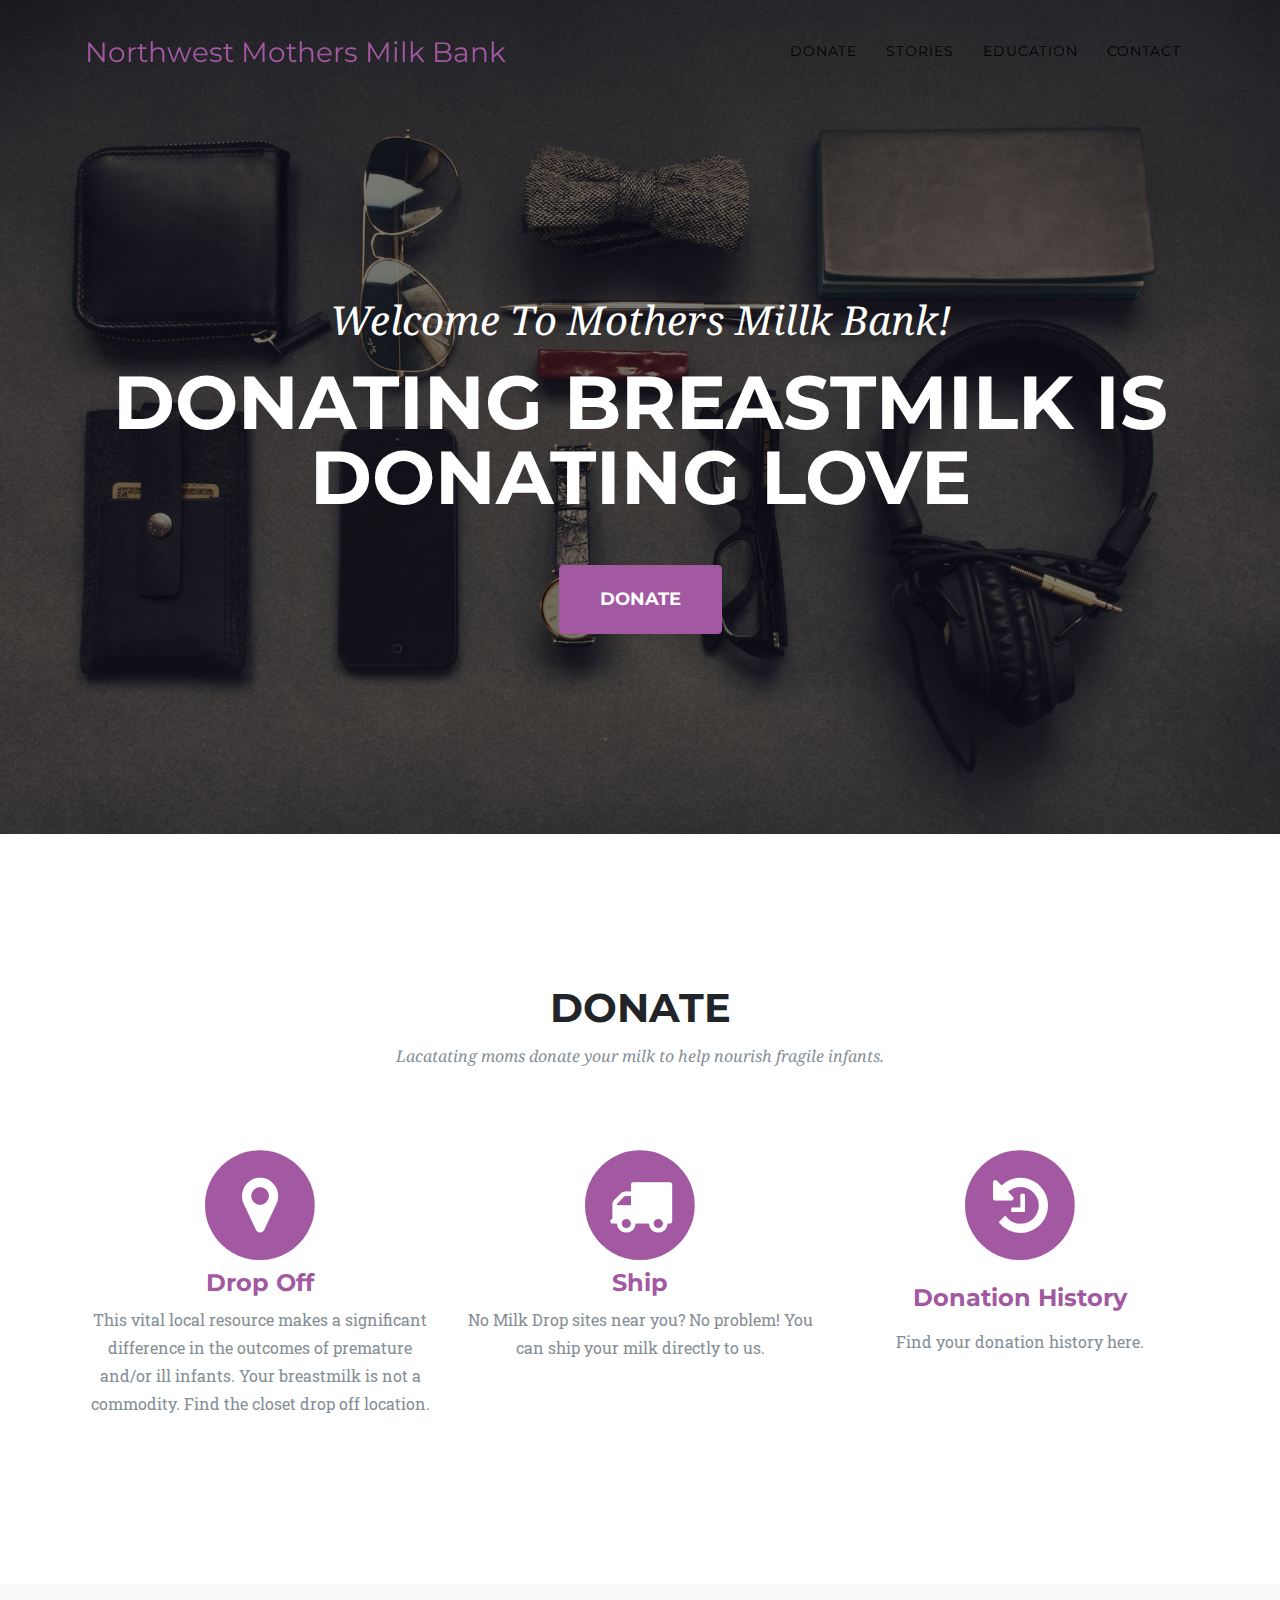
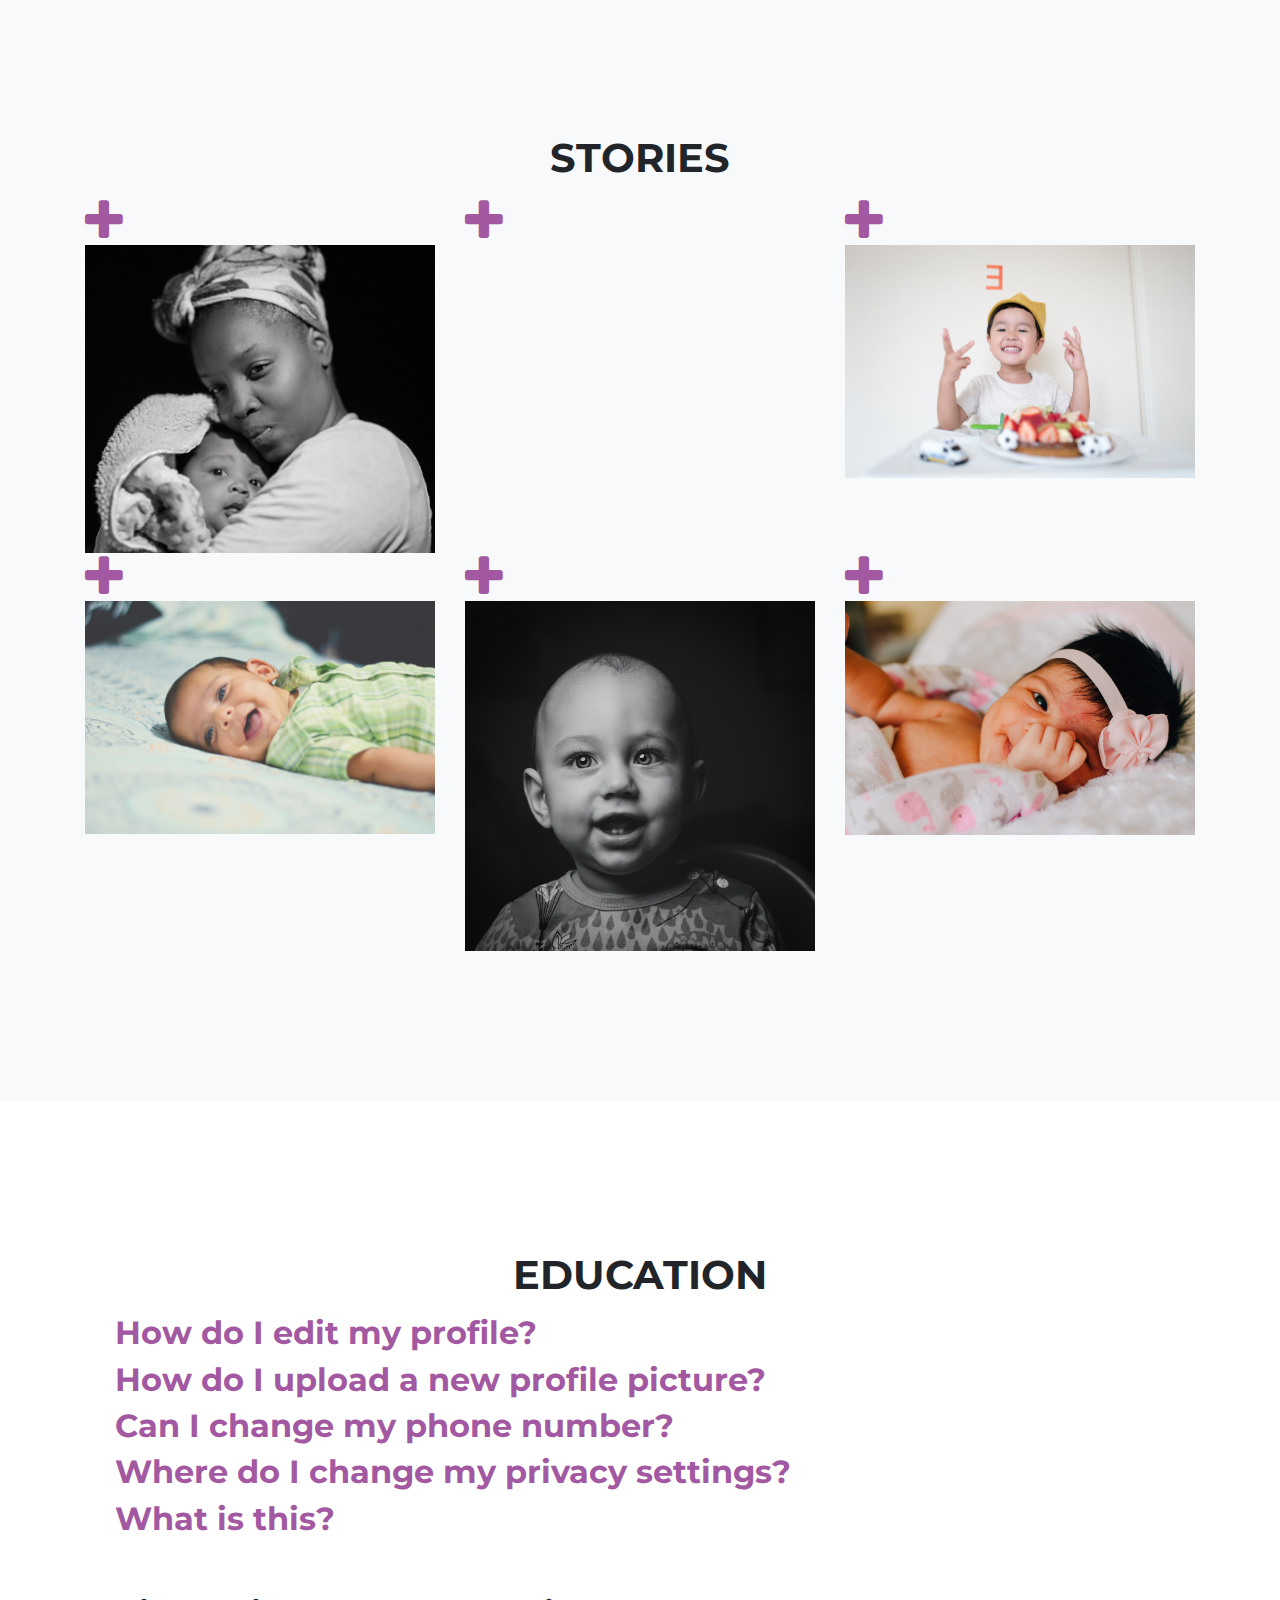
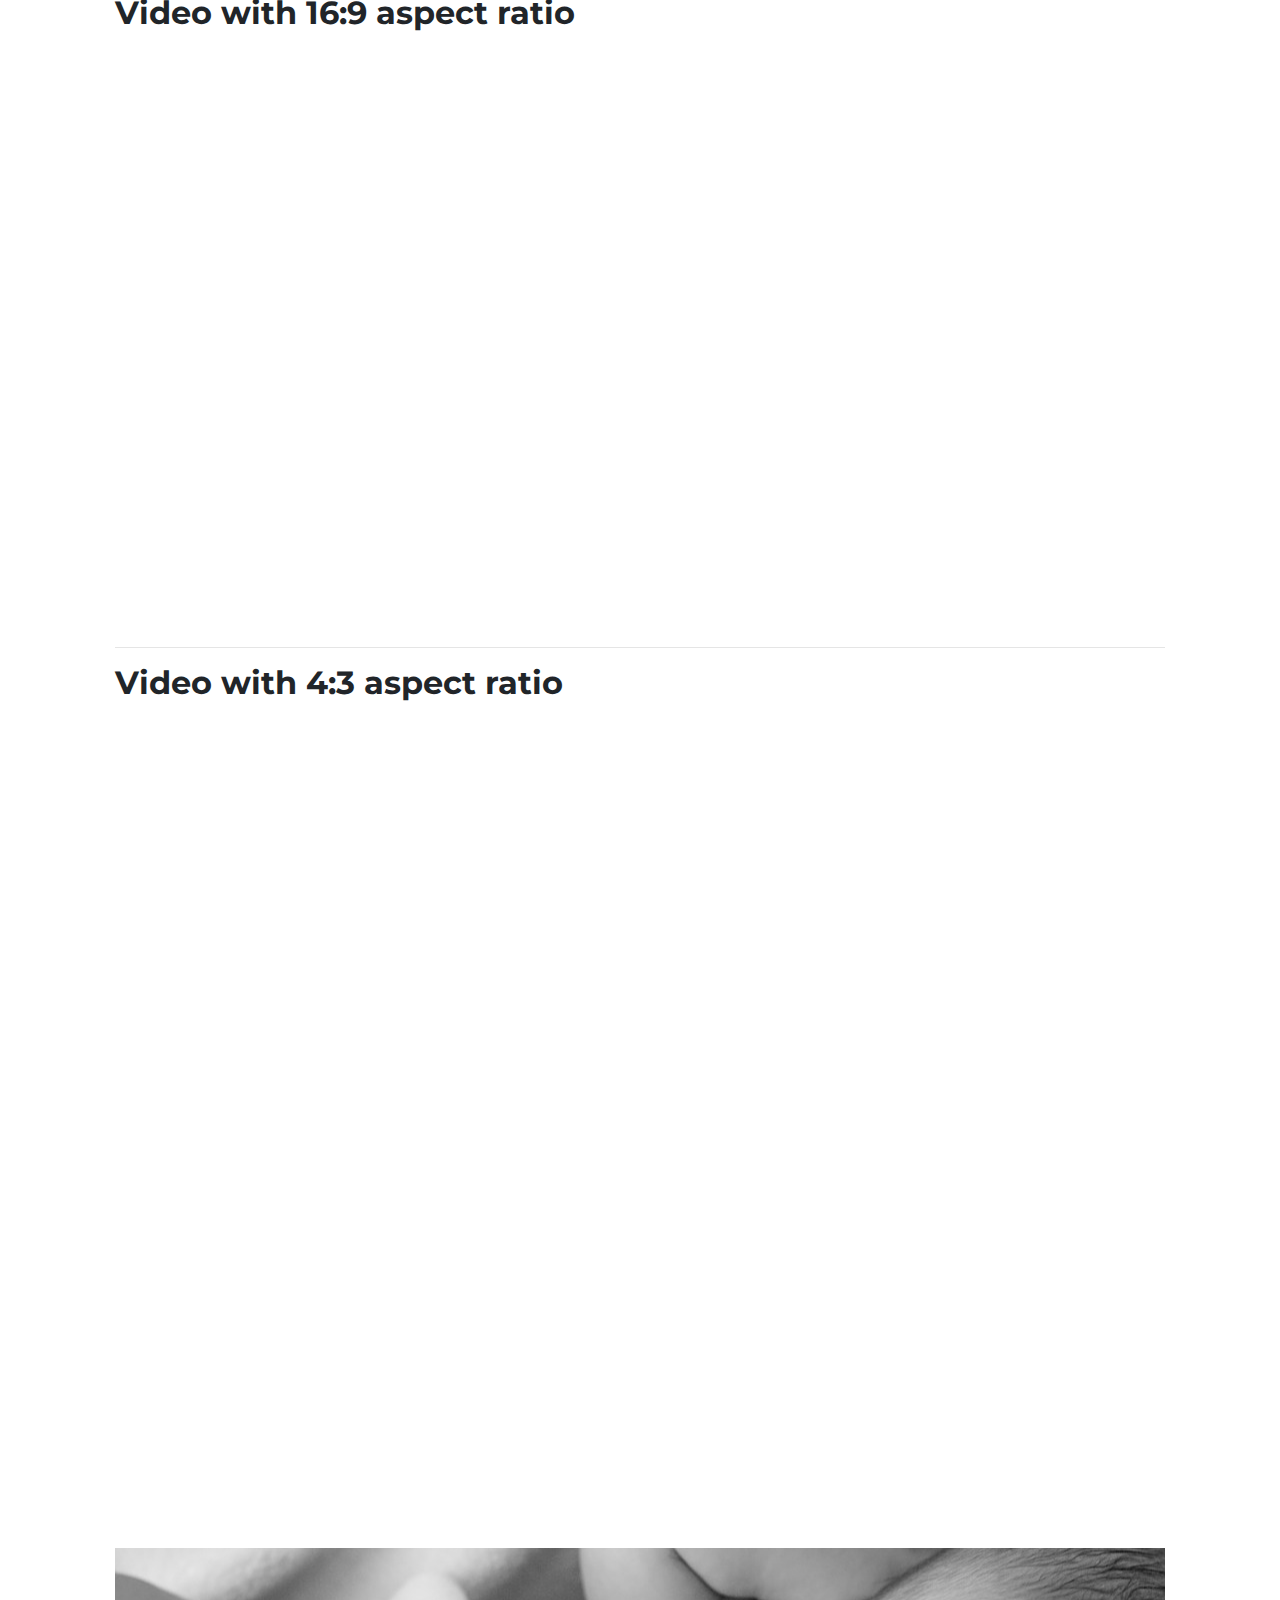
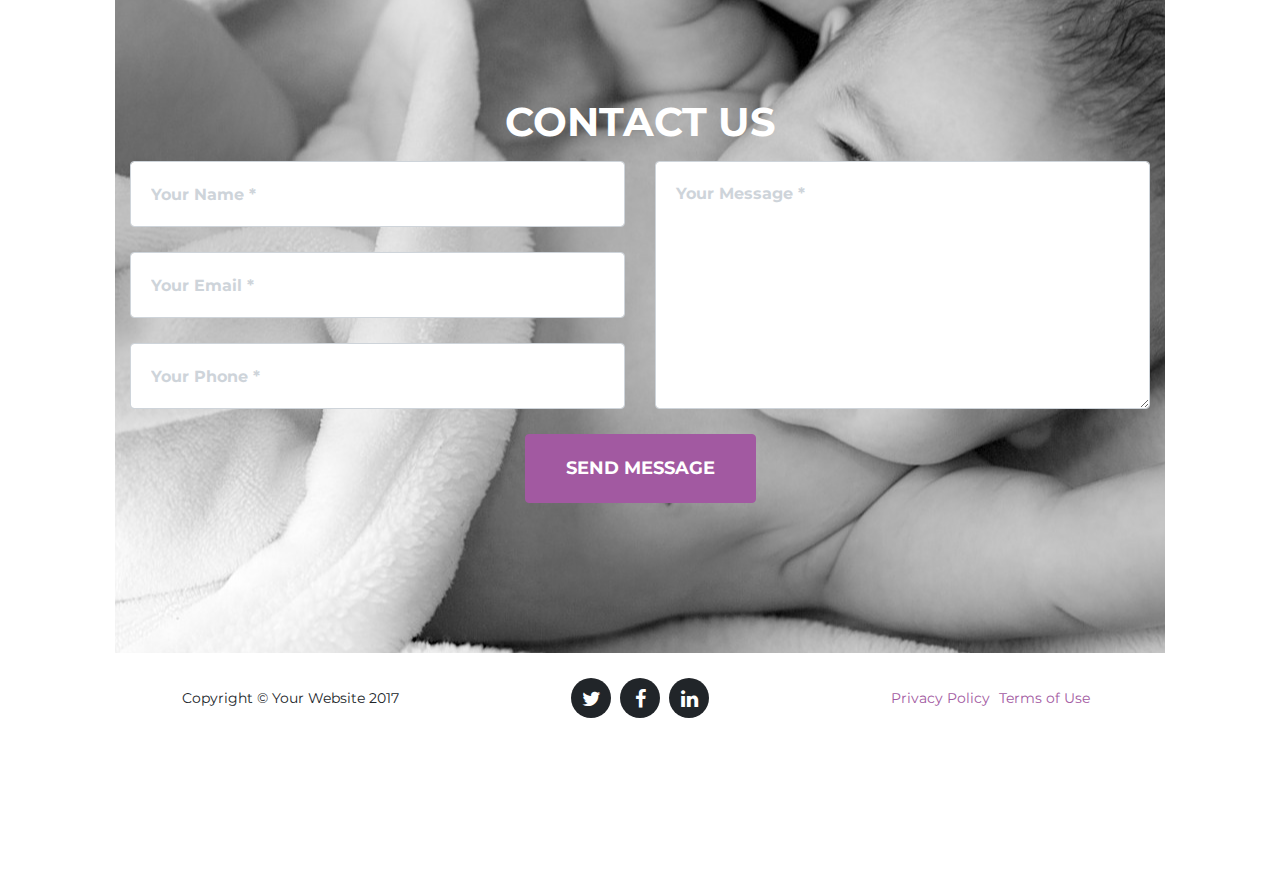
==== commit b5f7790f: "Take away Lorem Ipsum headlines" ====
--- a/startbootstrap-agency-gh-pages/index.html
+++ b/startbootstrap-agency-gh-pages/index.html
@@ -224,7 +224,6 @@
         <div class="row">
           <div class="col-lg-12 text-center">
             <h2 class="section-heading text-uppercase">Education</h2>
-            <h3 class="section-subheading text-muted">Lorem ipsum dolor sit amet consectetur.</h3>
           </div>
         </div>
 		
@@ -426,7 +425,6 @@
         <div class="row">
           <div class="col-lg-12 text-center">
             <h2 class="section-heading text-uppercase">Contact Us</h2>
-            <h3 class="section-subheading text-muted">Lorem ipsum dolor sit amet consectetur.</h3>
           </div>
         </div>
         <div class="row">
--- a/startbootstrap-agency-gh-pages/css/agency.css
+++ b/startbootstrap-agency-gh-pages/css/agency.css
@@ -13,7 +13,7 @@
 a {
   color: #A259a1; }
   a:hover {
-    color: #fec503; }
+    color: #4A4A4A; }
 
 .text-primary {
   color: #A259A1 !important; }
@@ -68,6 +68,7 @@
     box-shadow: 0 0 0 0.2rem rgba(254, 209, 55, 0.5) !important; }
 
 ::-moz-selection {
+
   background: #a259a1;
   text-shadow: none; }
 
